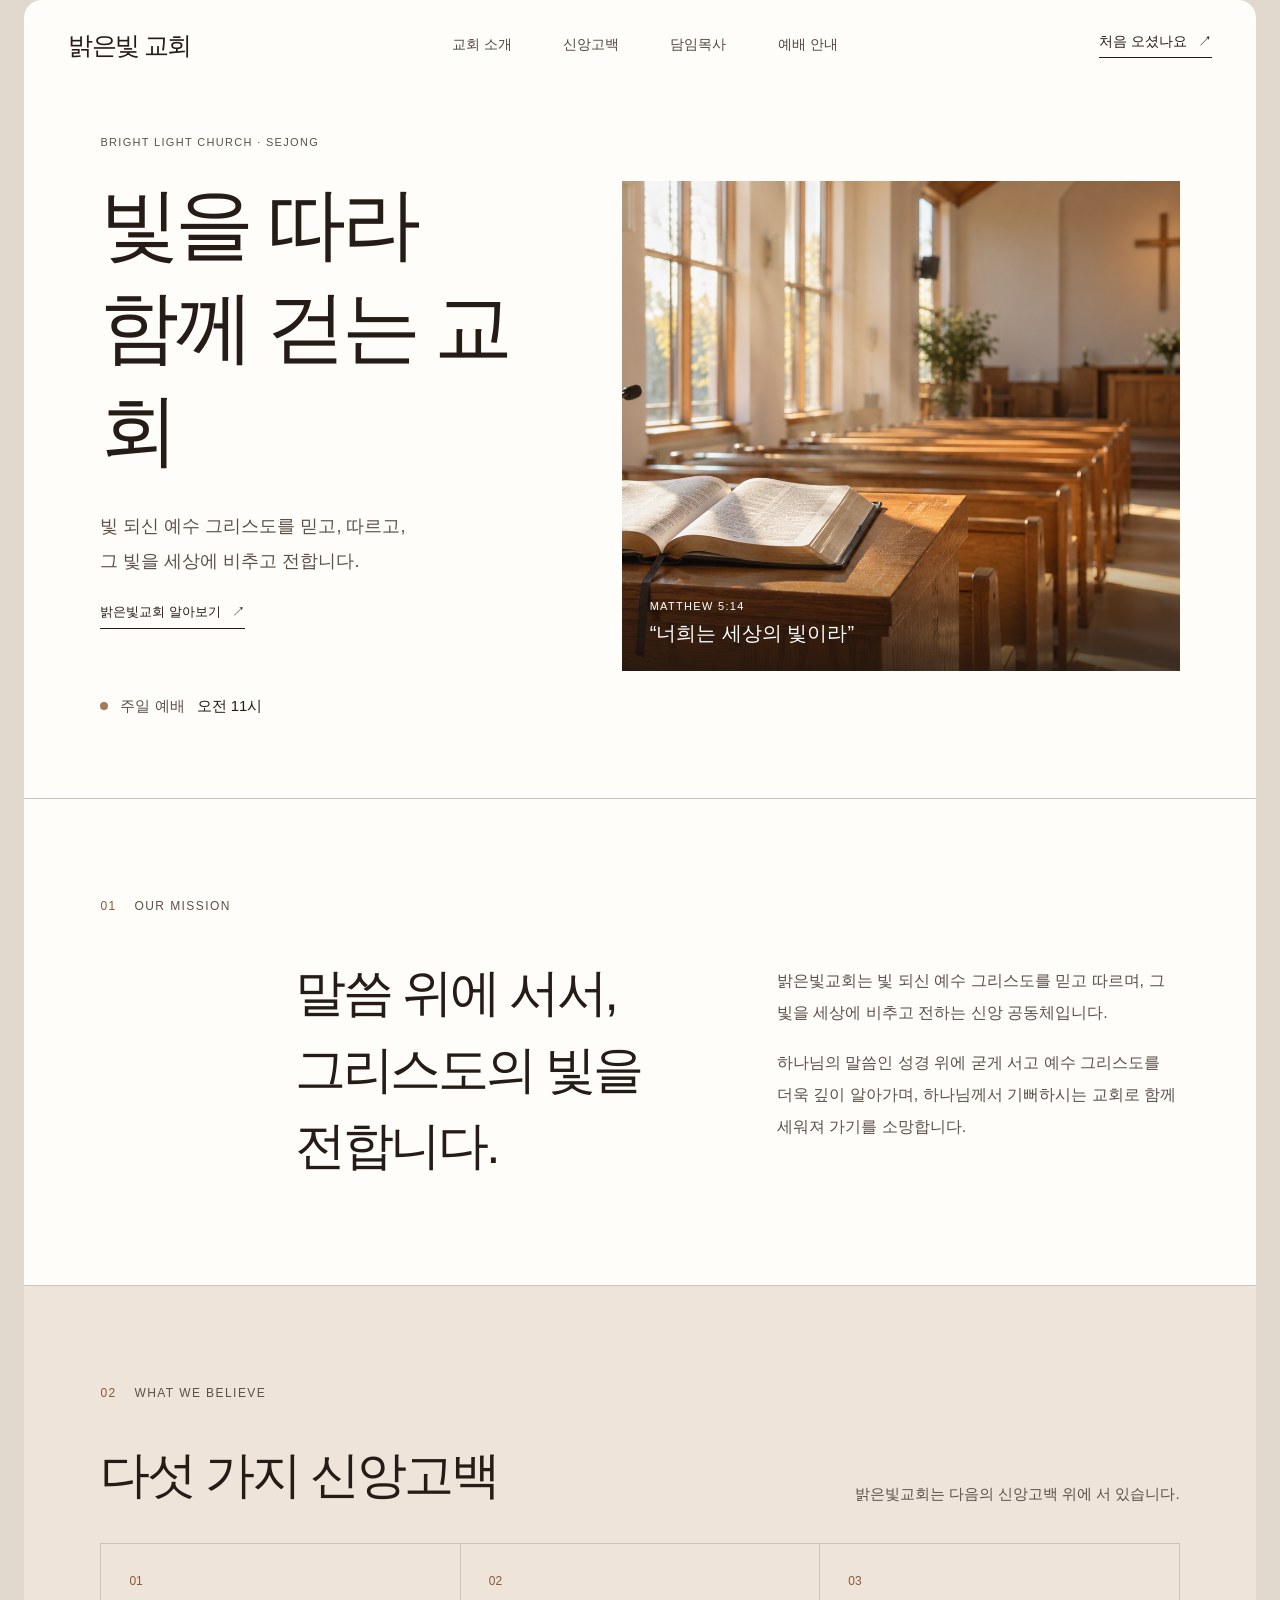
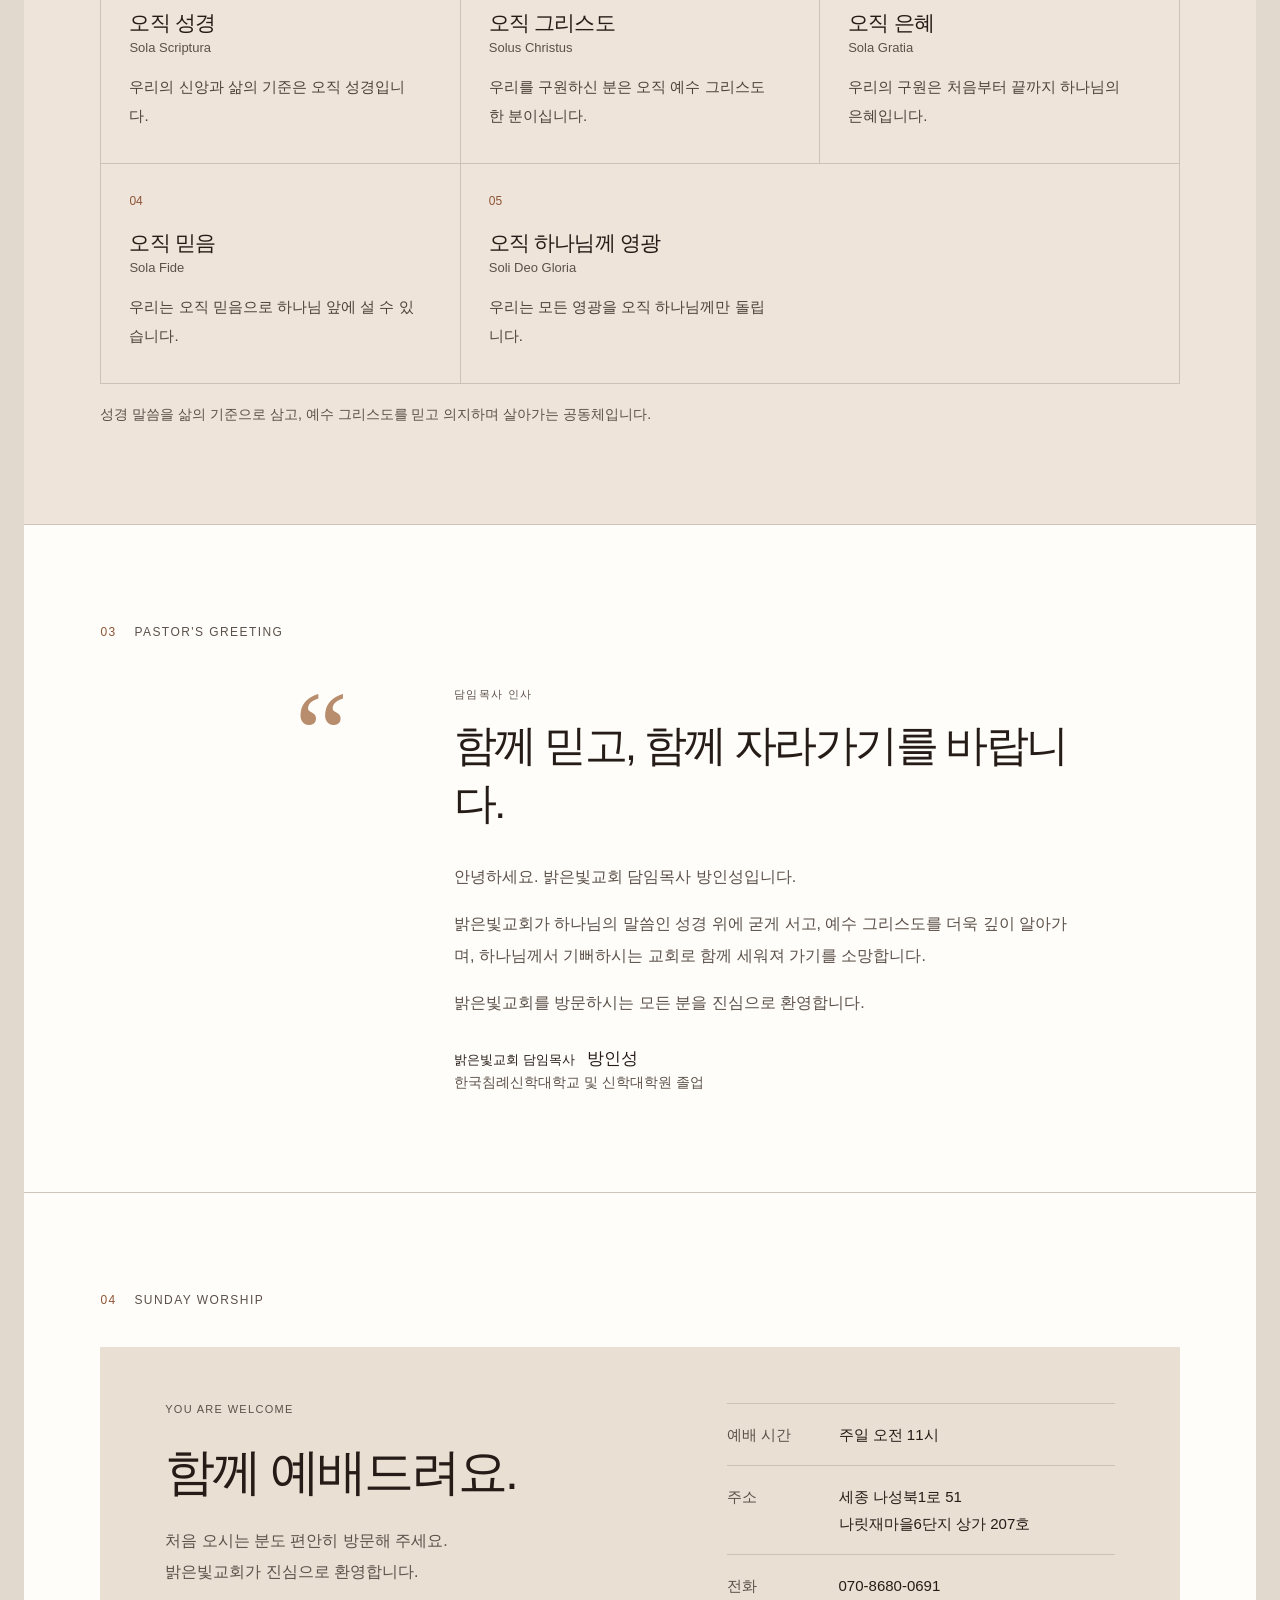
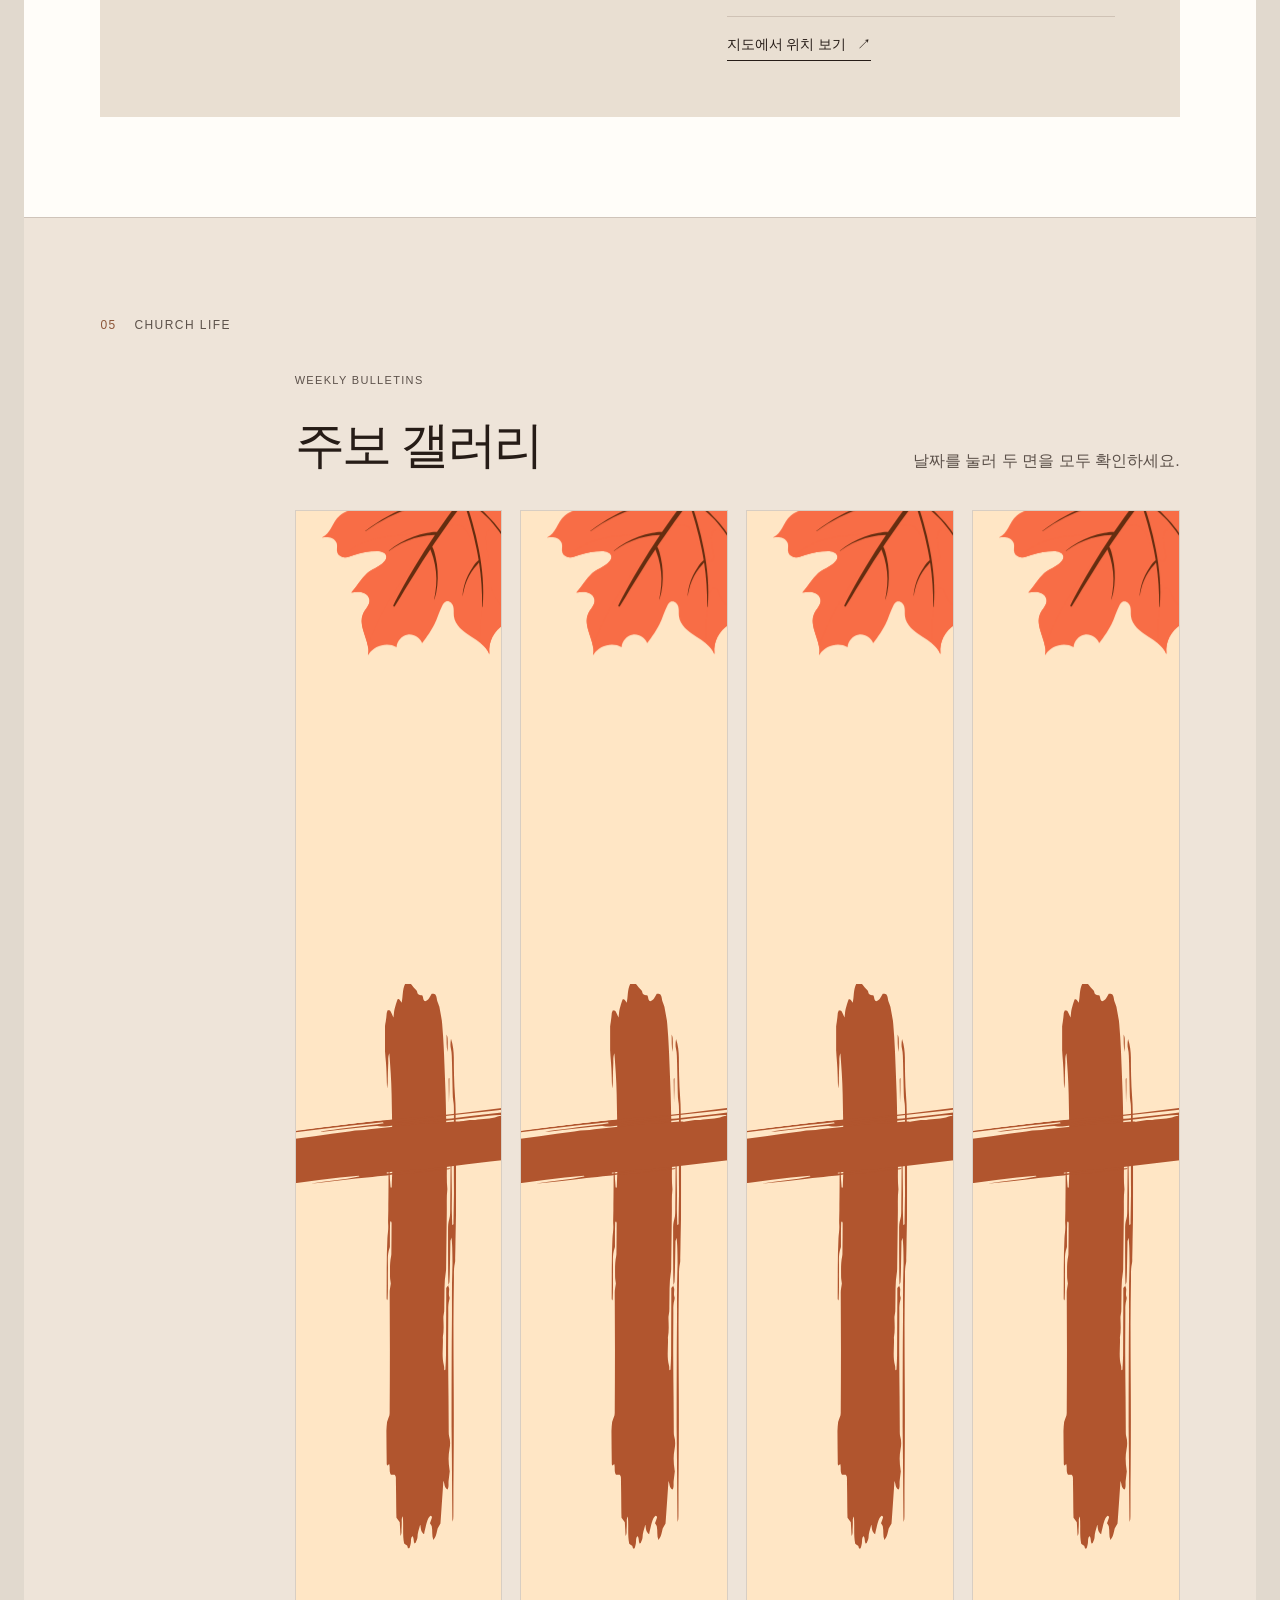
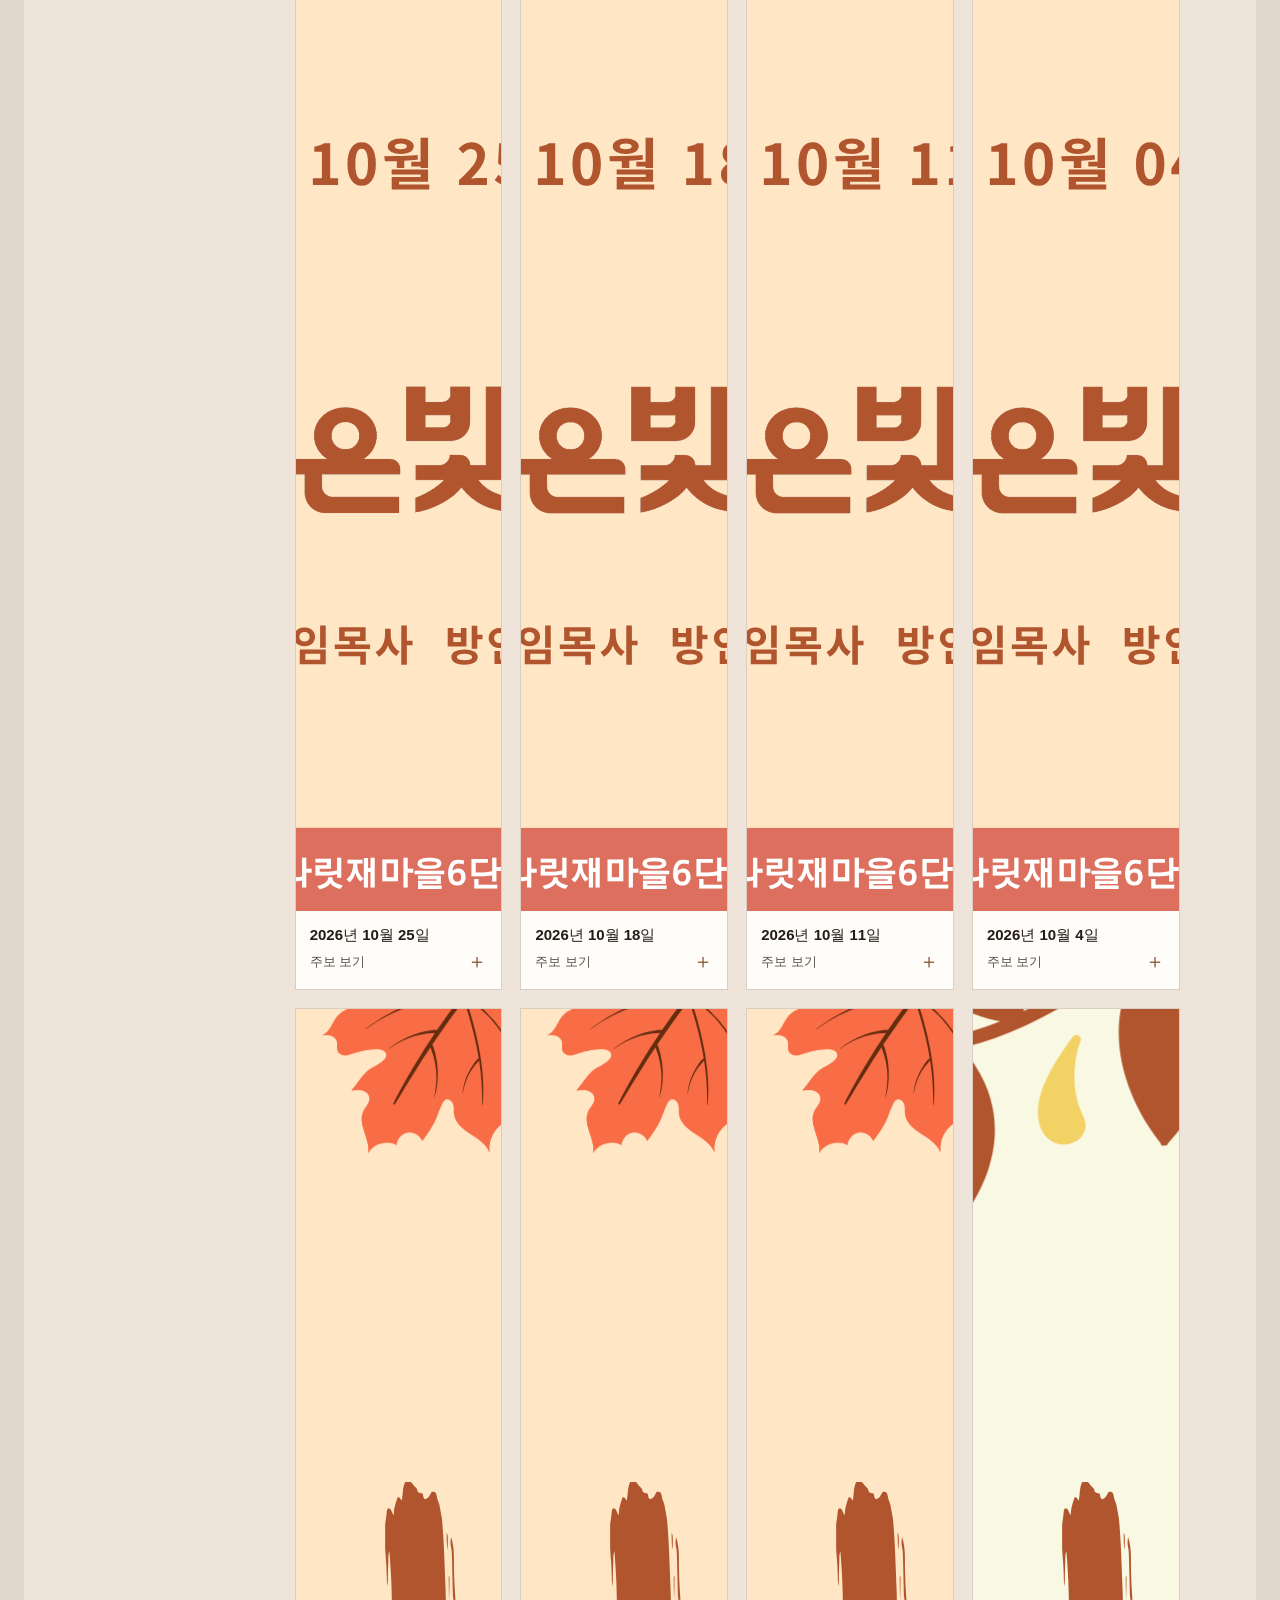
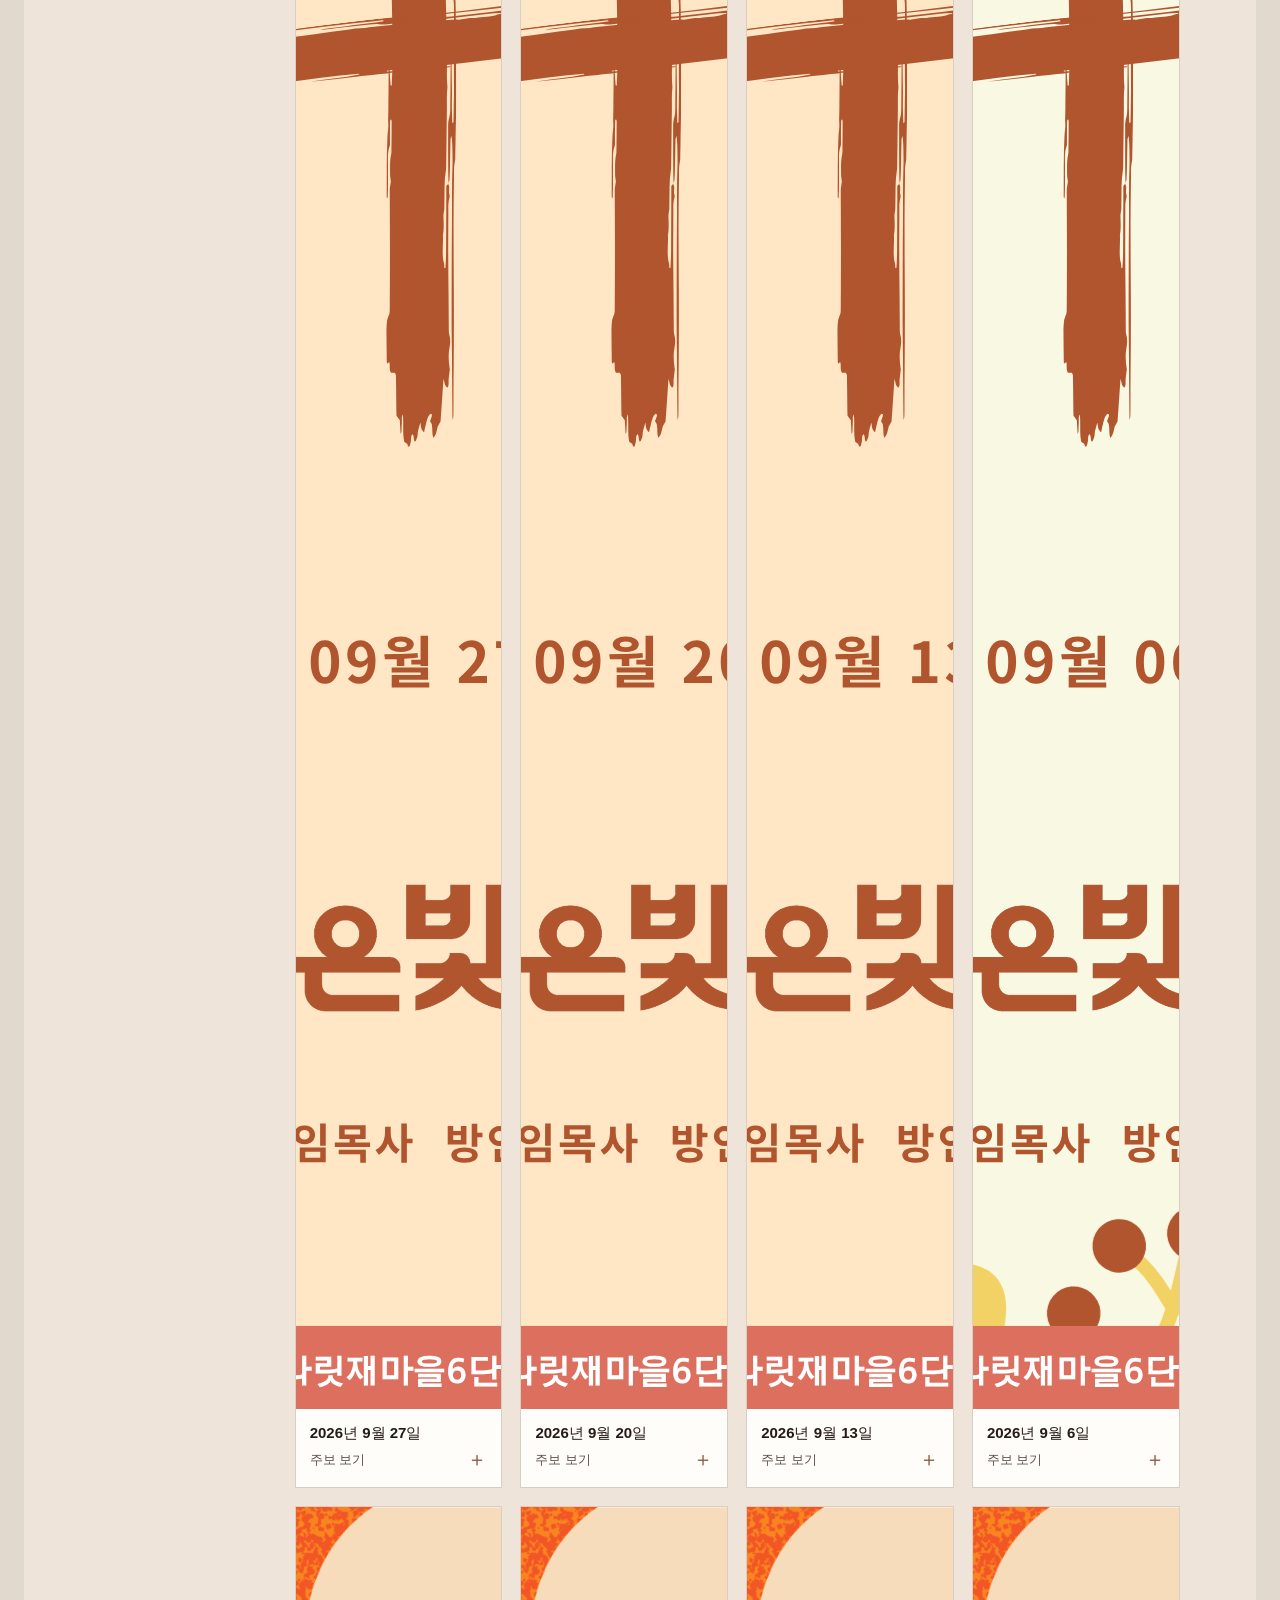
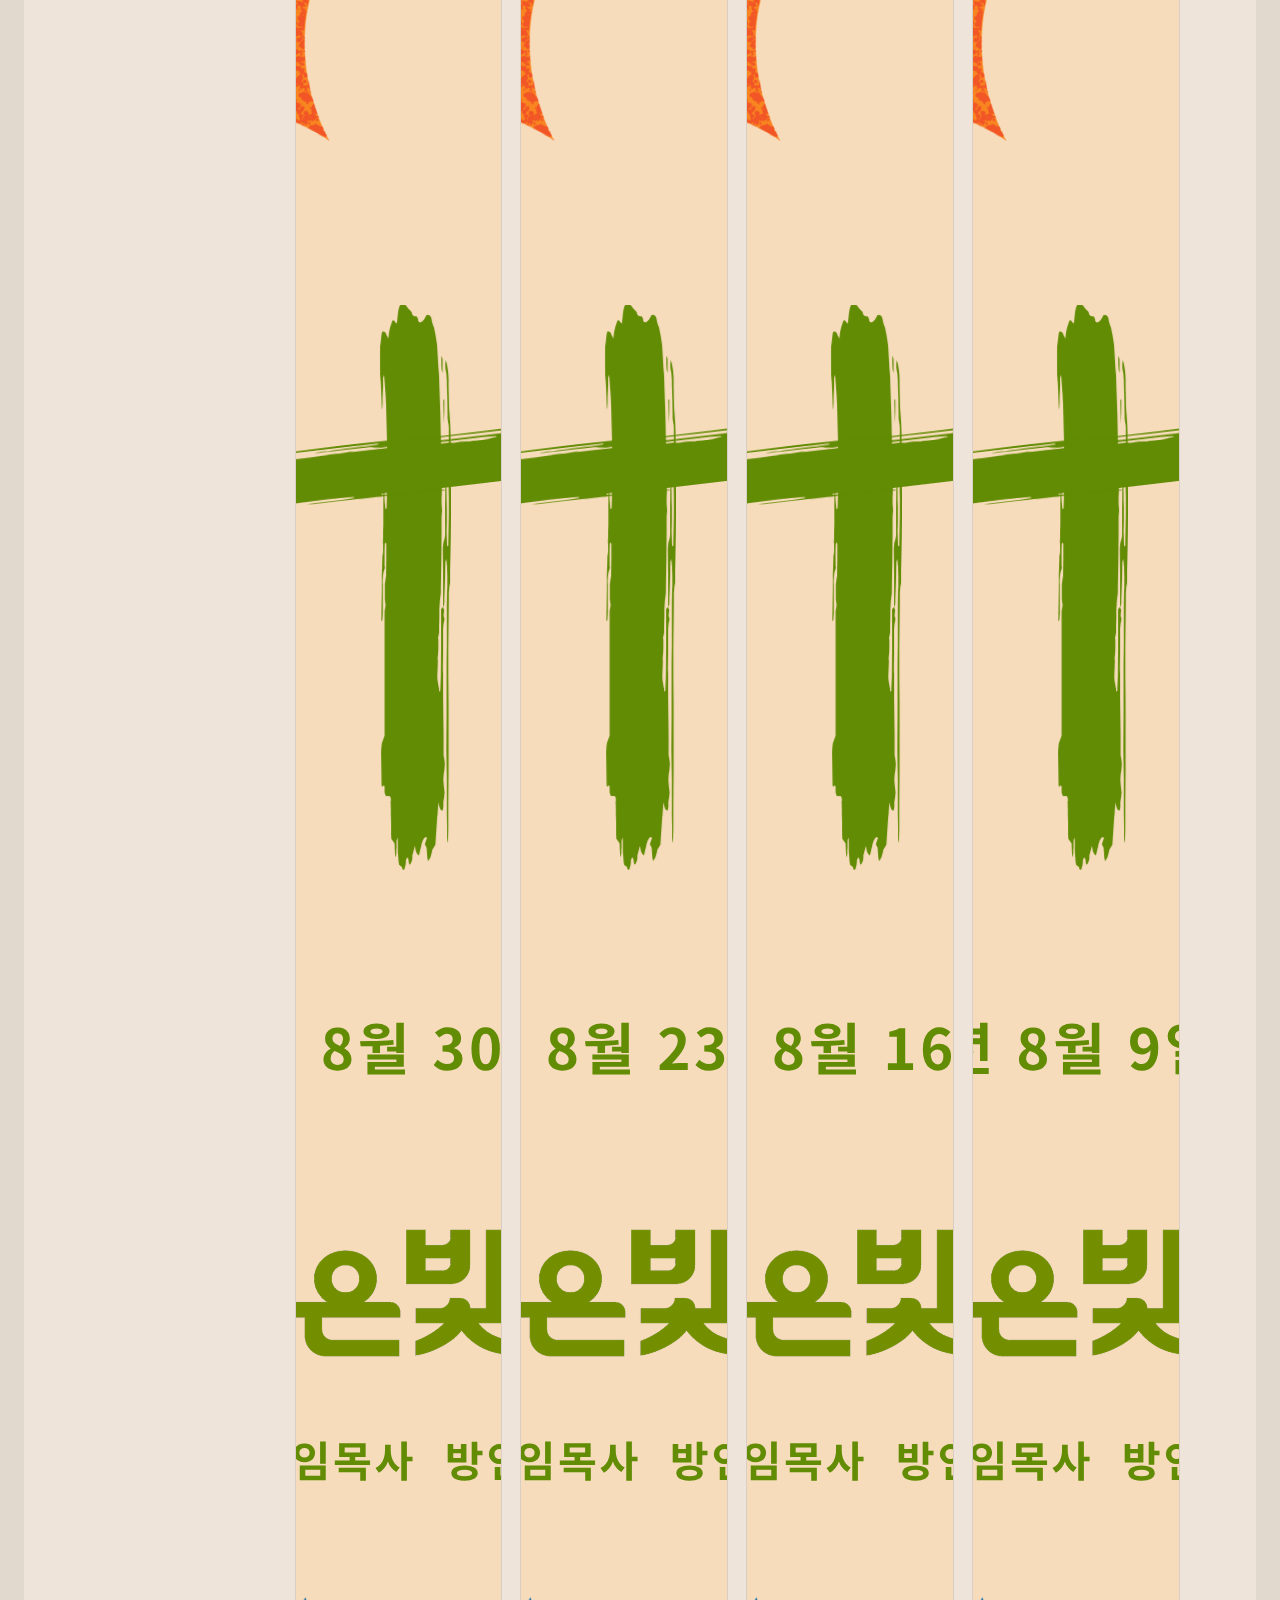
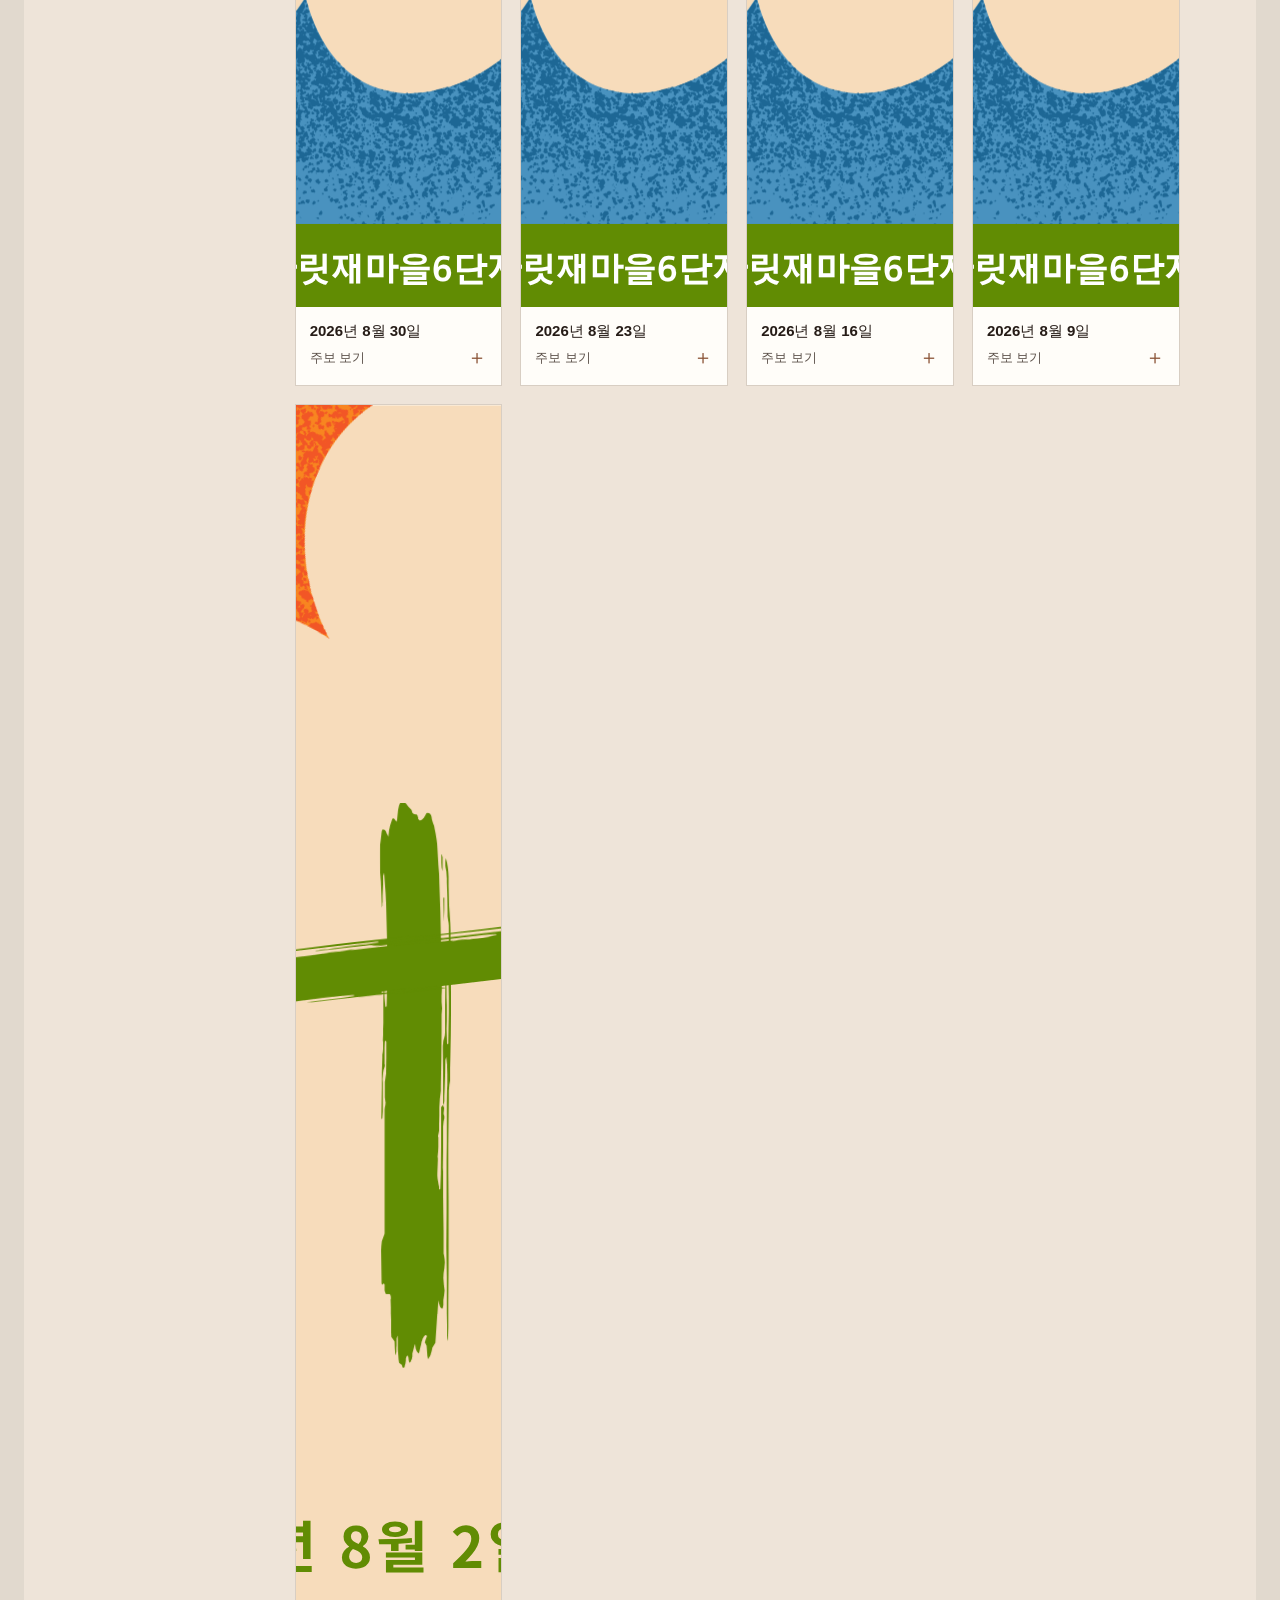
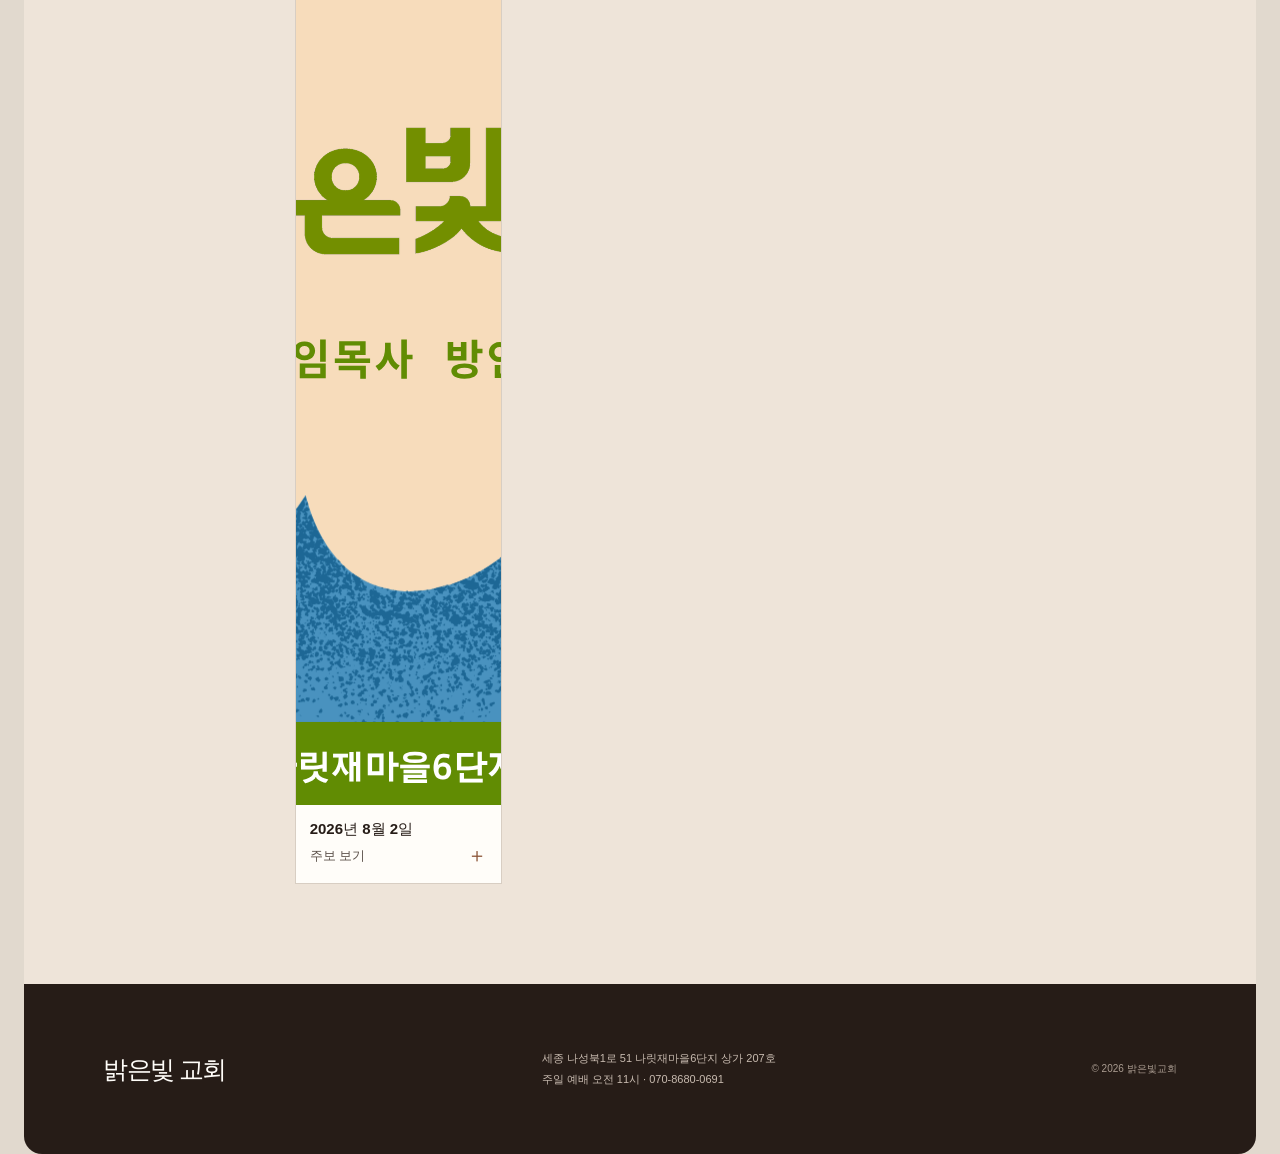
==== index.html @ 162f3e14 "Arrange weekly bulletins in a gallery" ====
<!doctype html>
<html lang="ko">
  <head>
    <meta charset="utf-8">
    <meta name="viewport" content="width=device-width, initial-scale=1">
    <meta name="theme-color" content="#f2e9df">
    <meta name="description" content="빛 되신 예수 그리스도를 믿고 따르며, 그 빛을 세상에 전하는 밝은빛교회입니다. 세종에서 주일 오전 11시에 예배합니다.">
    <title>밝은빛교회 | 세종</title>
    <link rel="stylesheet" href="styles.css">
  </head>
  <body>
    <header class="site-header">
      <a class="wordmark" href="#home" aria-label="밝은빛교회 홈">밝은빛<span>교회</span></a>
      <nav aria-label="주요 메뉴">
        <a href="#about">교회 소개</a>
        <a href="#belief">신앙고백</a>
        <a href="#pastor">담임목사</a>
        <a href="#visit">예배 안내</a>
      </nav>
      <a class="header-visit" href="#visit">처음 오셨나요 <span aria-hidden="true">↗</span></a>
    </header>

    <main>
      <section class="hero" id="home" aria-labelledby="hero-title">
        <div class="hero-copy">
          <p class="eyebrow">BRIGHT LIGHT CHURCH · SEJONG</p>
          <h1 id="hero-title">빛을 따라<br>함께 걷는 교회</h1>
          <p class="hero-lede">빛 되신 예수 그리스도를 믿고, 따르고,<br class="desktop-break"> 그 빛을 세상에 비추고 전합니다.</p>
          <a class="text-link" href="#about">밝은빛교회 알아보기 <span aria-hidden="true">↗</span></a>
          <div class="service-note"><span class="service-dot"></span><span>주일 예배</span><strong>오전 11시</strong></div>
        </div>
        <figure class="hero-image">
          <img src="assets/hero-sanctuary.png" alt="아침 햇살이 들어오는 조용한 교회 예배당">
          <figcaption><span>MATTHEW 5:14</span>“너희는 세상의 빛이라”</figcaption>
        </figure>
      </section>

      <section class="intro section-wrap" id="about" aria-labelledby="about-title">
        <div class="section-label"><span>01</span> OUR MISSION</div>
        <div class="intro-content">
          <h2 id="about-title">말씀 위에 서서,<br>그리스도의 빛을 전합니다.</h2>
          <div class="intro-body">
            <p>밝은빛교회는 빛 되신 예수 그리스도를 믿고 따르며, 그 빛을 세상에 비추고 전하는 신앙 공동체입니다.</p>
            <p>하나님의 말씀인 성경 위에 굳게 서고 예수 그리스도를 더욱 깊이 알아가며, 하나님께서 기뻐하시는 교회로 함께 세워져 가기를 소망합니다.</p>
          </div>
        </div>
      </section>

      <section class="belief section-wrap" id="belief" aria-labelledby="belief-title">
        <div class="section-label"><span>02</span> WHAT WE BELIEVE</div>
        <div class="belief-heading">
          <h2 id="belief-title">다섯 가지 신앙고백</h2>
          <p>밝은빛교회는 다음의 신앙고백 위에 서 있습니다.</p>
        </div>
        <div class="belief-grid">
          <article class="belief-card"><span>01</span><h3>오직 성경</h3><p class="latin">Sola Scriptura</p><p>우리의 신앙과 삶의 기준은 오직 성경입니다.</p></article>
          <article class="belief-card"><span>02</span><h3>오직 그리스도</h3><p class="latin">Solus Christus</p><p>우리를 구원하신 분은 오직 예수 그리스도 한 분이십니다.</p></article>
          <article class="belief-card"><span>03</span><h3>오직 은혜</h3><p class="latin">Sola Gratia</p><p>우리의 구원은 처음부터 끝까지 하나님의 은혜입니다.</p></article>
          <article class="belief-card"><span>04</span><h3>오직 믿음</h3><p class="latin">Sola Fide</p><p>우리는 오직 믿음으로 하나님 앞에 설 수 있습니다.</p></article>
          <article class="belief-card belief-card-last"><span>05</span><h3>오직 하나님께 영광</h3><p class="latin">Soli Deo Gloria</p><p>우리는 모든 영광을 오직 하나님께만 돌립니다.</p></article>
        </div>
        <p class="belief-footnote">성경 말씀을 삶의 기준으로 삼고, 예수 그리스도를 믿고 의지하며 살아가는 공동체입니다.</p>
      </section>

      <section class="pastor section-wrap" id="pastor" aria-labelledby="pastor-title">
        <div class="section-label"><span>03</span> PASTOR'S GREETING</div>
        <div class="pastor-content">
          <div class="pastor-mark" aria-hidden="true">“</div>
          <div>
            <p class="eyebrow">담임목사 인사</p>
            <h2 id="pastor-title">함께 믿고, 함께 자라가기를 바랍니다.</h2>
            <div class="pastor-letter">
              <p>안녕하세요. 밝은빛교회 담임목사 방인성입니다.</p>
              <p>밝은빛교회가 하나님의 말씀인 성경 위에 굳게 서고, 예수 그리스도를 더욱 깊이 알아가며, 하나님께서 기뻐하시는 교회로 함께 세워져 가기를 소망합니다.</p>
              <p>밝은빛교회를 방문하시는 모든 분을 진심으로 환영합니다.</p>
            </div>
            <p class="signature">밝은빛교회 담임목사 <strong>방인성</strong></p>
            <p class="education">한국침례신학대학교 및 신학대학원 졸업</p>
          </div>
        </div>
      </section>

      <section class="visit section-wrap" id="visit" aria-labelledby="visit-title">
        <div class="section-label"><span>04</span> SUNDAY WORSHIP</div>
        <div class="visit-panel">
          <div class="visit-main">
            <p class="eyebrow">YOU ARE WELCOME</p>
            <h2 id="visit-title">함께 예배드려요.</h2>
            <p>처음 오시는 분도 편안히 방문해 주세요.<br>밝은빛교회가 진심으로 환영합니다.</p>
          </div>
          <div class="visit-details">
            <div><span>예배 시간</span><strong>주일 오전 11시</strong></div>
            <div><span>주소</span><strong>세종 나성북1로 51<br>나릿재마을6단지 상가 207호</strong></div>
            <div><span>전화</span><a href="tel:07086800691">070-8680-0691</a></div>
            <a class="map-link" href="https://maps.google.com/?q=%EC%84%B8%EC%A2%85%20%EB%82%98%EC%84%B1%EB%B6%811%EB%A1%9C%2051%20%EB%82%98%EB%A6%BF%EC%9E%AC%EB%A7%88%EC%9D%846%EB%8B%A8%EC%A7%80%20%EC%83%81%EA%B0%80%20207%ED%98%B8" target="_blank" rel="noreferrer">지도에서 위치 보기 <span aria-hidden="true">↗</span></a>
          </div>
        </div>
      </section>

      <section class="bulletin section-wrap" aria-labelledby="bulletin-title">
        <div class="section-label"><span>05</span> CHURCH LIFE</div>
        <div class="bulletin-heading">
          <div><p class="eyebrow">WEEKLY BULLETINS</p><h2 id="bulletin-title">주보 갤러리</h2></div>
          <p>날짜를 눌러 두 면을 모두 확인하세요.</p>
        </div>
        <div class="bulletin-grid">
          <details class="bulletin-card">
            <summary>
              <img class="bulletin-cover" src="assets/bulletins/2026-10-25/1.png" alt="" loading="lazy" width="1414" height="2000">
              <span class="bulletin-date">2026년 10월 25일</span>
              <span class="issue-pages">주보 보기 <b aria-hidden="true">＋</b></span>
            </summary>
            <div class="bulletin-pages"><img src="assets/bulletins/2026-10-25/1.png" alt="2026년 10월 25일 주보 1면" loading="lazy" width="1414" height="2000"><img src="assets/bulletins/2026-10-25/2.png" alt="2026년 10월 25일 주보 2면" loading="lazy" width="1414" height="2000"></div>
          </details>
          <details class="bulletin-card">
            <summary>
              <img class="bulletin-cover" src="assets/bulletins/2026-10-18/1.png" alt="" loading="lazy" width="1414" height="2000">
              <span class="bulletin-date">2026년 10월 18일</span>
              <span class="issue-pages">주보 보기 <b aria-hidden="true">＋</b></span>
            </summary>
            <div class="bulletin-pages"><img src="assets/bulletins/2026-10-18/1.png" alt="2026년 10월 18일 주보 1면" loading="lazy" width="1414" height="2000"><img src="assets/bulletins/2026-10-18/2.png" alt="2026년 10월 18일 주보 2면" loading="lazy" width="1414" height="2000"></div>
          </details>
          <details class="bulletin-card">
            <summary>
              <img class="bulletin-cover" src="assets/bulletins/2026-10-11/1.png" alt="" loading="lazy" width="1414" height="2000">
              <span class="bulletin-date">2026년 10월 11일</span>
              <span class="issue-pages">주보 보기 <b aria-hidden="true">＋</b></span>
            </summary>
            <div class="bulletin-pages"><img src="assets/bulletins/2026-10-11/1.png" alt="2026년 10월 11일 주보 1면" loading="lazy" width="1414" height="2000"><img src="assets/bulletins/2026-10-11/2.png" alt="2026년 10월 11일 주보 2면" loading="lazy" width="1414" height="2000"></div>
          </details>
          <details class="bulletin-card">
            <summary>
              <img class="bulletin-cover" src="assets/bulletins/2026-10-04/1.png" alt="" loading="lazy" width="1414" height="2000">
              <span class="bulletin-date">2026년 10월 4일</span>
              <span class="issue-pages">주보 보기 <b aria-hidden="true">＋</b></span>
            </summary>
            <div class="bulletin-pages"><img src="assets/bulletins/2026-10-04/1.png" alt="2026년 10월 4일 주보 1면" loading="lazy" width="1414" height="2000"><img src="assets/bulletins/2026-10-04/2.png" alt="2026년 10월 4일 주보 2면" loading="lazy" width="1414" height="2000"></div>
          </details>
          <details class="bulletin-card">
            <summary>
              <img class="bulletin-cover" src="assets/bulletins/2026-09-27/1.png" alt="" loading="lazy" width="1414" height="2000">
              <span class="bulletin-date">2026년 9월 27일</span>
              <span class="issue-pages">주보 보기 <b aria-hidden="true">＋</b></span>
            </summary>
            <div class="bulletin-pages"><img src="assets/bulletins/2026-09-27/1.png" alt="2026년 9월 27일 주보 1면" loading="lazy" width="1414" height="2000"><img src="assets/bulletins/2026-09-27/2.png" alt="2026년 9월 27일 주보 2면" loading="lazy" width="1414" height="2000"></div>
          </details>
          <details class="bulletin-card">
            <summary>
              <img class="bulletin-cover" src="assets/bulletins/2026-09-20/1.png" alt="" loading="lazy" width="1414" height="2000">
              <span class="bulletin-date">2026년 9월 20일</span>
              <span class="issue-pages">주보 보기 <b aria-hidden="true">＋</b></span>
            </summary>
            <div class="bulletin-pages"><img src="assets/bulletins/2026-09-20/1.png" alt="2026년 9월 20일 주보 1면" loading="lazy" width="1414" height="2000"><img src="assets/bulletins/2026-09-20/2.png" alt="2026년 9월 20일 주보 2면" loading="lazy" width="1414" height="2000"></div>
          </details>
          <details class="bulletin-card">
            <summary>
              <img class="bulletin-cover" src="assets/bulletins/2026-09-13/1.png" alt="" loading="lazy" width="1414" height="2000">
              <span class="bulletin-date">2026년 9월 13일</span>
              <span class="issue-pages">주보 보기 <b aria-hidden="true">＋</b></span>
            </summary>
            <div class="bulletin-pages"><img src="assets/bulletins/2026-09-13/1.png" alt="2026년 9월 13일 주보 1면" loading="lazy" width="1414" height="2000"><img src="assets/bulletins/2026-09-13/2.png" alt="2026년 9월 13일 주보 2면" loading="lazy" width="1414" height="2000"></div>
          </details>
          <details class="bulletin-card">
            <summary>
              <img class="bulletin-cover" src="assets/bulletins/2026-09-06/1.png" alt="" loading="lazy" width="1414" height="2000">
              <span class="bulletin-date">2026년 9월 6일</span>
              <span class="issue-pages">주보 보기 <b aria-hidden="true">＋</b></span>
            </summary>
            <div class="bulletin-pages"><img src="assets/bulletins/2026-09-06/1.png" alt="2026년 9월 6일 주보 1면" loading="lazy" width="1414" height="2000"><img src="assets/bulletins/2026-09-06/2.png" alt="2026년 9월 6일 주보 2면" loading="lazy" width="1414" height="2000"></div>
          </details>
          <details class="bulletin-card">
            <summary>
              <img class="bulletin-cover" src="assets/bulletins/2026-08-30/1.png" alt="" loading="lazy" width="1414" height="2000">
              <span class="bulletin-date">2026년 8월 30일</span>
              <span class="issue-pages">주보 보기 <b aria-hidden="true">＋</b></span>
            </summary>
            <div class="bulletin-pages"><img src="assets/bulletins/2026-08-30/1.png" alt="2026년 8월 30일 주보 1면" loading="lazy" width="1414" height="2000"><img src="assets/bulletins/2026-08-30/2.png" alt="2026년 8월 30일 주보 2면" loading="lazy" width="1414" height="2000"></div>
          </details>
          <details class="bulletin-card">
            <summary>
              <img class="bulletin-cover" src="assets/bulletins/2026-08-23/1.png" alt="" loading="lazy" width="1414" height="2000">
              <span class="bulletin-date">2026년 8월 23일</span>
              <span class="issue-pages">주보 보기 <b aria-hidden="true">＋</b></span>
            </summary>
            <div class="bulletin-pages"><img src="assets/bulletins/2026-08-23/1.png" alt="2026년 8월 23일 주보 1면" loading="lazy" width="1414" height="2000"><img src="assets/bulletins/2026-08-23/2.png" alt="2026년 8월 23일 주보 2면" loading="lazy" width="1414" height="2000"></div>
          </details>
          <details class="bulletin-card">
            <summary>
              <img class="bulletin-cover" src="assets/bulletins/2026-08-16/1.png" alt="" loading="lazy" width="1414" height="2000">
              <span class="bulletin-date">2026년 8월 16일</span>
              <span class="issue-pages">주보 보기 <b aria-hidden="true">＋</b></span>
            </summary>
            <div class="bulletin-pages"><img src="assets/bulletins/2026-08-16/1.png" alt="2026년 8월 16일 주보 1면" loading="lazy" width="1414" height="2000"><img src="assets/bulletins/2026-08-16/2.png" alt="2026년 8월 16일 주보 2면" loading="lazy" width="1414" height="2000"></div>
          </details>
          <details class="bulletin-card">
            <summary>
              <img class="bulletin-cover" src="assets/bulletins/2026-08-09/1.png" alt="" loading="lazy" width="1414" height="2000">
              <span class="bulletin-date">2026년 8월 9일</span>
              <span class="issue-pages">주보 보기 <b aria-hidden="true">＋</b></span>
            </summary>
            <div class="bulletin-pages"><img src="assets/bulletins/2026-08-09/1.png" alt="2026년 8월 9일 주보 1면" loading="lazy" width="1414" height="2000"><img src="assets/bulletins/2026-08-09/2.png" alt="2026년 8월 9일 주보 2면" loading="lazy" width="1414" height="2000"></div>
          </details>
          <details class="bulletin-card">
            <summary>
              <img class="bulletin-cover" src="assets/bulletins/2026-08-02/1.png" alt="" loading="lazy" width="1414" height="2000">
              <span class="bulletin-date">2026년 8월 2일</span>
              <span class="issue-pages">주보 보기 <b aria-hidden="true">＋</b></span>
            </summary>
            <div class="bulletin-pages"><img src="assets/bulletins/2026-08-02/1.png" alt="2026년 8월 2일 주보 1면" loading="lazy" width="1414" height="2000"><img src="assets/bulletins/2026-08-02/2.png" alt="2026년 8월 2일 주보 2면" loading="lazy" width="1414" height="2000"></div>
          </details>
        </div>
      </section>
    </main>

    <footer class="site-footer">
      <a class="wordmark" href="#home">밝은빛<span>교회</span></a>
      <p>세종 나성북1로 51 나릿재마을6단지 상가 207호<br>주일 예배 오전 11시 · 070-8680-0691</p>
      <span class="copyright">© 2026 밝은빛교회</span>
    </footer>
  </body>
</html>
---- styles.css ----
:root {
  color-scheme: light;
  --ink: #261c17;
  --muted: #5c514a;
  --paper: #eee4d9;
  --cream: #fffdf9;
  --line: #cfc4ba;
  --accent: #8c5538;
  font-family: 'Apple SD Gothic Neo', 'Malgun Gothic', sans-serif;
  font-synthesis: none;
  text-rendering: optimizeLegibility;
}

* { box-sizing: border-box; }
html { scroll-behavior: smooth; }
body { margin: 0; background: #e1d9ce; color: var(--ink); font-size: 16px; }
a { color: inherit; }
.site-header, main, .site-footer { width: min(1480px, calc(100% - 48px)); margin-inline: auto; }
.site-header { min-height: 90px; display: flex; align-items: center; justify-content: space-between; gap: 24px; padding: 0 44px; background: var(--cream); border-radius: 18px 18px 0 0; }
.wordmark { color: var(--ink); font-size: 25px; font-weight: 700; letter-spacing: -.06em; text-decoration: none; white-space: nowrap; }
.wordmark span { font-weight: 300; margin-left: 5px; }
nav { display: flex; gap: clamp(22px, 4vw, 58px); }
nav a, .header-visit { text-decoration: none; font-size: 14px; }
nav a { color: #514740; }
.header-visit { border-bottom: 1px solid var(--ink); padding-bottom: 6px; white-space: nowrap; }
.header-visit span, .text-link span, .map-link span { padding-left: 7px; }
main { background: var(--cream); }
.hero { min-height: 620px; padding: 46px 6.2% 82px; display: grid; grid-template-columns: .9fr 1.1fr; align-items: center; gap: 6%; }
.eyebrow, .section-label, .art-index { font-family: 'Arial', sans-serif; letter-spacing: .12em; }
.eyebrow { margin: 0 0 24px; color: var(--muted); font-size: 11px; }
.hero h1 { margin: 0; font-size: clamp(54px, 6.2vw, 88px); line-height: 1.3; letter-spacing: -.055em; font-weight: 600; }
.hero-lede { margin: 28px 0 24px; color: var(--muted); line-height: 1.9; font-size: 18px; }
.text-link { display: inline-block; padding-bottom: 7px; border-bottom: 1px solid var(--ink); font-size: 13px; text-decoration: none; }
.service-note { display: flex; align-items: center; gap: 12px; margin-top: 68px; color: var(--muted); font-size: 15px; }
.service-note strong { color: var(--ink); font-weight: 500; }
.service-dot { width: 8px; height: 8px; border-radius: 50%; background: #a4775b; }
.hero-image { min-height: 490px; position: relative; overflow: hidden; margin: 0; background: #e6d6c3; }
.hero-image img { display: block; width: 100%; height: 490px; object-fit: cover; }
.hero-image figcaption { position: absolute; inset: auto 0 0; padding: 58px 28px 24px; color: white; background: linear-gradient(transparent, #201610c9); font-size: 20px; }
.hero-image figcaption span { display: block; margin-bottom: 8px; font: 11px 'Arial', sans-serif; letter-spacing: .12em; }
.section-wrap { padding: 100px 6.2%; border-top: 1px solid var(--line); }
.section-label { color: var(--muted); font-size: 12px; }
.section-label span { color: var(--accent); margin-right: 13px; }
.intro-content { display: grid; grid-template-columns: 1fr 1fr; gap: 9%; margin: 42px 0 0 18%; }
h2 { font-weight: 500; letter-spacing: -.06em; }
.intro h2 { margin: 0; font-size: clamp(32px, 4vw, 52px); line-height: 1.5; }
.intro-body { padding-top: 10px; color: var(--muted); line-height: 2; font-size: 16px; }
.intro-body p { margin: 0 0 18px; }
.belief { background: var(--paper); }
.belief-heading { display: flex; align-items: end; justify-content: space-between; margin: 42px 0 34px; }
.belief-heading h2, .pastor h2, .visit h2, .bulletin h2 { margin: 0; font-size: clamp(32px, 4vw, 50px); }
.belief-heading p { margin: 0 0 5px; color: var(--muted); font-size: 15px; }
.belief-grid { display: grid; grid-template-columns: repeat(3, 1fr); border-top: 1px solid #cfc1b4; border-left: 1px solid #cfc1b4; }
.belief-card { min-height: 220px; padding: 27px 28px; border-right: 1px solid #cfc1b4; border-bottom: 1px solid #cfc1b4; }
.belief-card > span { color: var(--accent); font: 12px 'Arial', sans-serif; }
.belief-card h3 { margin: 20px 0 3px; font-size: 21px; font-weight: 500; letter-spacing: -.04em; }
.belief-card .latin { margin: 0 0 18px; color: var(--muted); font: 13px 'Arial', sans-serif; }
.belief-card p:last-child { max-width: 290px; margin: 0; color: #4d423b; font-size: 15px; line-height: 1.9; }
.belief-card-last { grid-column: span 2; }
.belief-footnote { margin: 22px 0 0; color: var(--muted); font-size: 14px; }
.belief-footnote a { color: var(--ink); text-underline-offset: 3px; }
.pastor-content { display: grid; grid-template-columns: 18% 1fr; margin: 48px 0 0 18%; }
.pastor-mark { color: #b88d6d; font: 120px Georgia, serif; line-height: .8; }
.pastor .eyebrow { margin-bottom: 15px; }
.pastor h2 { max-width: 640px; font-size: clamp(30px, 3.4vw, 43px); }
.pastor-letter { max-width: 620px; margin-top: 28px; color: var(--muted); font-size: 16px; line-height: 2; }
.pastor-letter p { margin: 0 0 15px; }
.signature { margin: 28px 0 4px; font-size: 13px; }
.signature strong { margin-left: 9px; font-size: 17px; font-weight: 500; }
.education { margin: 0; color: var(--muted); font-size: 14px; }
.visit { padding-bottom: 100px; }
.visit-panel { display: grid; grid-template-columns: 1fr .8fr; gap: 8%; margin-top: 40px; padding: 56px 6%; background: #e9dfd2; }
.visit-main h2 { margin: 0 0 20px; }
.visit-main > p:last-child { color: var(--muted); font-size: 16px; line-height: 1.9; }
.visit-details { border-top: 1px solid #cfc2b5; }
.visit-details > div { display: grid; grid-template-columns: 100px 1fr; gap: 12px; padding: 17px 0; border-bottom: 1px solid #cfc2b5; font-size: 15px; line-height: 1.8; }
.visit-details > div span { color: var(--muted); }
.visit-details > div strong, .visit-details > div a { font-weight: 500; text-decoration: none; }
.map-link { display: inline-block; margin-top: 19px; padding-bottom: 6px; border-bottom: 1px solid var(--ink); font-size: 14px; text-decoration: none; }
.bulletin { background: var(--paper); }
.bulletin-heading { display: flex; align-items: end; justify-content: space-between; gap: 30px; margin: 42px 0 30px 18%; }
.bulletin h2 { line-height: 1.4; }
.bulletin-heading > p { margin: 0 0 8px; color: var(--muted); font-size: 16px; }
.bulletin-grid { display: grid; grid-template-columns: repeat(4, minmax(0, 1fr)); gap: 18px; margin-left: 18%; }
.bulletin-card { min-width: 0; background: #fffdf9; border: 1px solid #d8cec3; }
.bulletin-card summary { display: flex; flex-direction: column; color: var(--ink); cursor: pointer; list-style: none; }
.bulletin-card summary::-webkit-details-marker { display: none; }
.bulletin-cover { display: block; width: 100%; aspect-ratio: 1414 / 2000; object-fit: cover; object-position: top; background: white; }
.bulletin-date { padding: 15px 14px 3px; font-size: 15px; font-weight: 600; }
.issue-pages { display: flex; align-items: center; justify-content: space-between; gap: 14px; padding: 0 14px 14px; color: var(--muted); font-size: 13px; font-weight: 400; }
.issue-pages b { color: var(--accent); font-size: 20px; font-weight: 400; transition: transform .2s ease; }
.bulletin-card[open] { grid-column: 1 / -1; padding: 18px; }
.bulletin-card[open] .bulletin-cover { display: none; }
.bulletin-card[open] summary { flex-direction: row; }
.bulletin-card[open] .bulletin-date { padding: 0 0 14px; }
.bulletin-card[open] .issue-pages { margin-left: auto; padding: 0 0 14px; }
.bulletin-card[open] .issue-pages b { transform: rotate(45deg); }
.bulletin-pages { display: grid; grid-template-columns: repeat(2, minmax(0, 1fr)); gap: 18px; }
.bulletin-pages img { display: block; width: 100%; height: auto; background: white; box-shadow: 0 6px 24px #30241f12; }
.site-footer { min-height: 170px; padding: 38px 6.2%; display: flex; align-items: center; justify-content: space-between; gap: 25px; background: var(--ink); color: var(--cream); border-radius: 0 0 18px 18px; }
.site-footer .wordmark { color: var(--cream); }
.site-footer p { color: #c8bbb0; font-size: 11px; line-height: 1.9; }
.copyright { color: #aa9c91; font: 10px 'Arial', sans-serif; }

@media (max-width: 760px) {
  .site-header, main, .site-footer { width: 100%; }
  .site-header { min-height: 72px; padding: 0 22px; border-radius: 0; flex-wrap: wrap; gap: 10px; }
  .wordmark { font-size: 22px; }
  .site-header nav { order: 3; width: 100%; overflow-x: auto; gap: 24px; padding: 0 0 14px; }
  nav a { flex: 0 0 auto; font-size: 12px; }
  .header-visit { font-size: 11px; }
  .hero { display: flex; flex-direction: column; align-items: stretch; gap: 38px; padding: 58px 24px 50px; }
  .hero h1 { font-size: clamp(48px, 14vw, 68px); }
  .hero-lede { font-size: 14px; }
  .desktop-break { display: none; }
  .service-note { margin-top: 40px; }
  .hero-image { min-height: 320px; }
  .hero-image img { height: 320px; }
  .hero-image figcaption { padding: 52px 20px 18px; font-size: 17px; }
  .section-wrap { padding: 68px 24px; }
  .intro-content { display: block; margin: 34px 0 0; }
  .intro h2 { font-size: 34px; }
  .intro-body { margin-top: 24px; }
  .belief-heading { display: block; margin: 34px 0 24px; }
  .belief-heading h2 { font-size: 34px; }
  .belief-heading p { margin-top: 12px; line-height: 1.8; }
  .belief-grid { grid-template-columns: 1fr 1fr; }
  .belief-card { min-height: 200px; padding: 20px 16px; }
  .belief-card h3 { font-size: 18px; }
  .belief-card p:last-child { font-size: 14px; }
  .belief-card-last { grid-column: span 2; }
  .pastor-content { display: block; margin: 36px 0 0; }
  .pastor-mark { margin-bottom: 22px; font-size: 88px; }
  .pastor h2 { font-size: 32px; line-height: 1.45; }
  .visit-panel { display: block; margin-top: 30px; padding: 35px 24px; }
  .visit-main { margin-bottom: 35px; }
  .visit-main h2 { font-size: 34px; }
  .visit-details > div { grid-template-columns: 76px 1fr; }
  .bulletin-heading { display: block; margin: 34px 0 24px; }
  .bulletin-heading > p { margin-top: 12px; line-height: 1.8; }
  .bulletin h2 { font-size: 36px; }
  .bulletin-grid { grid-template-columns: repeat(2, minmax(0, 1fr)); gap: 12px; margin-left: 0; }
  .bulletin-date { padding: 12px 10px 3px; font-size: 13px; }
  .issue-pages { padding: 0 10px 12px; font-size: 12px; }
  .bulletin-card[open] { padding: 12px; }
  .bulletin-card[open] .bulletin-date { padding: 0 0 12px; }
  .bulletin-card[open] .issue-pages { padding: 0 0 12px; }
  .bulletin-pages { grid-template-columns: 1fr; gap: 12px; }
  .site-footer { min-height: 0; align-items: flex-start; flex-direction: column; padding: 32px 24px; border-radius: 0; gap: 13px; }
  .site-footer p { margin: 0; }
}

@media (prefers-reduced-motion: reduce) {
  html { scroll-behavior: auto; }
}
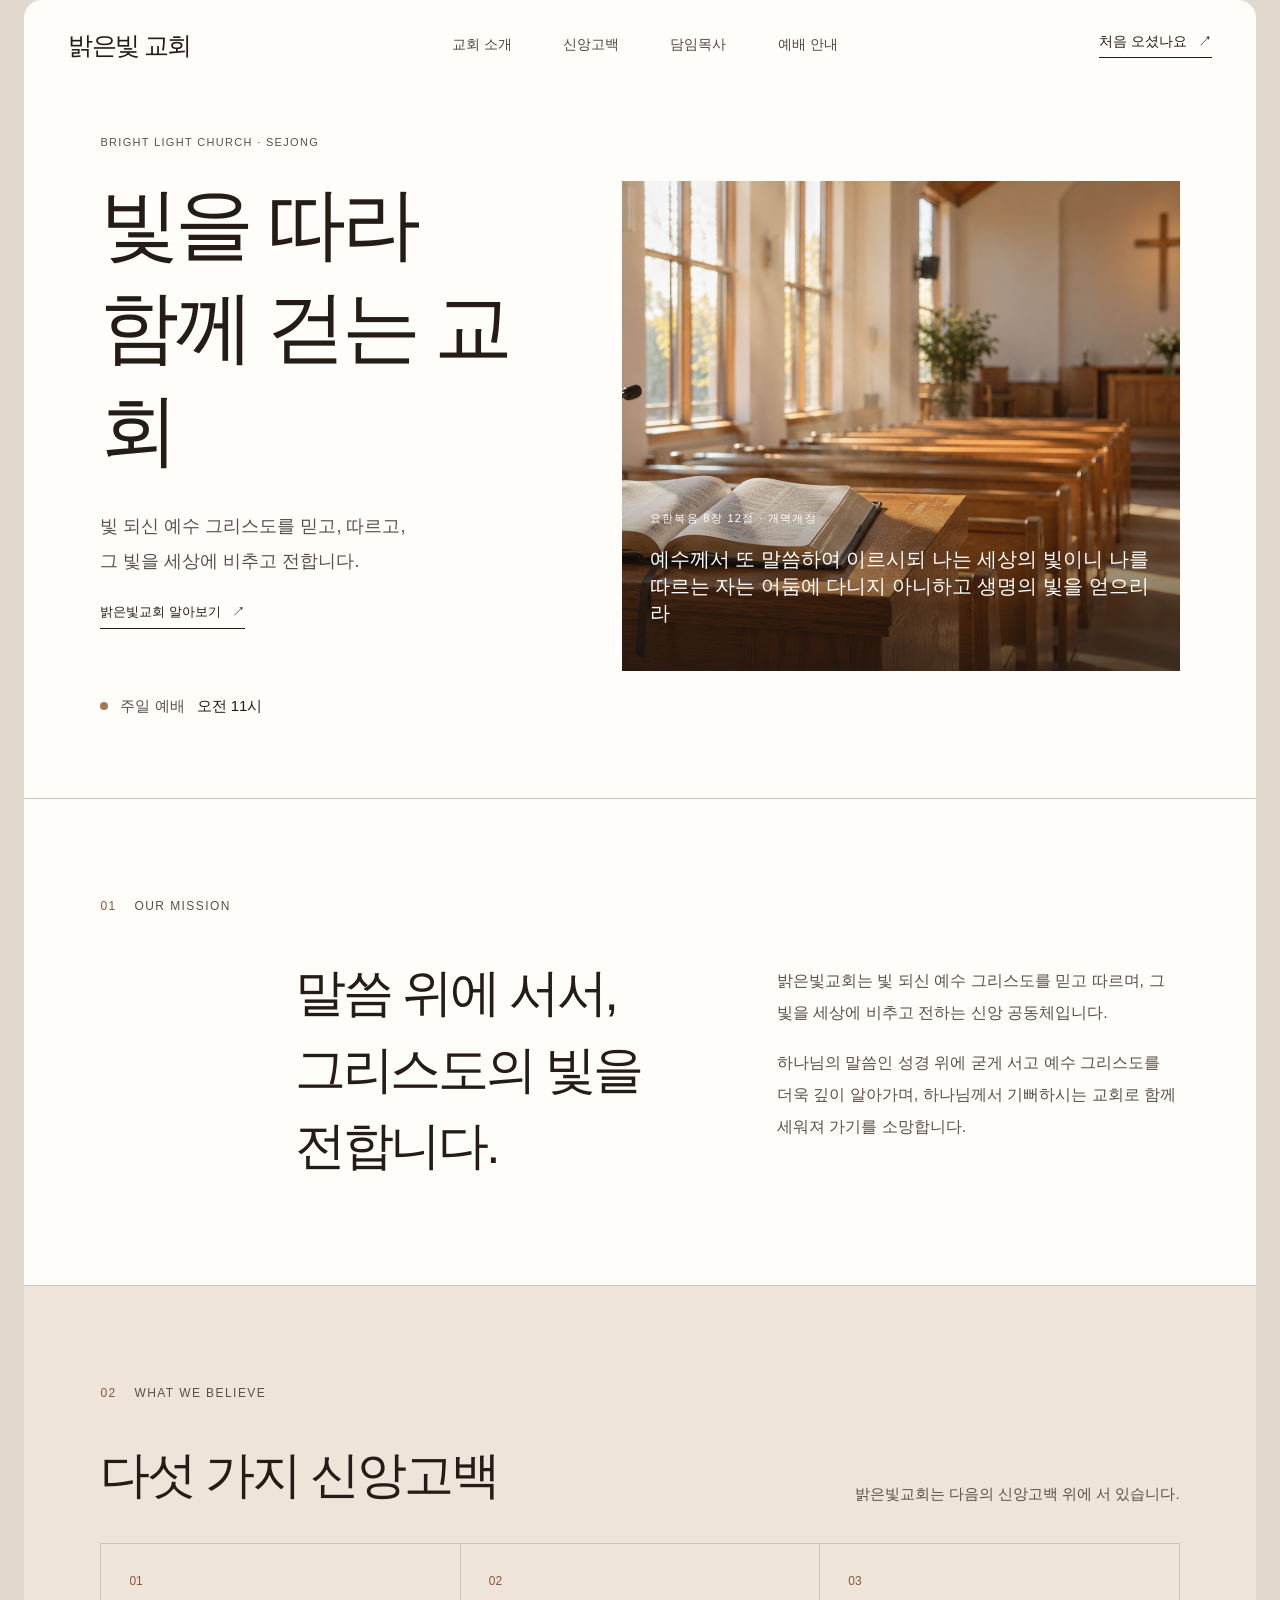
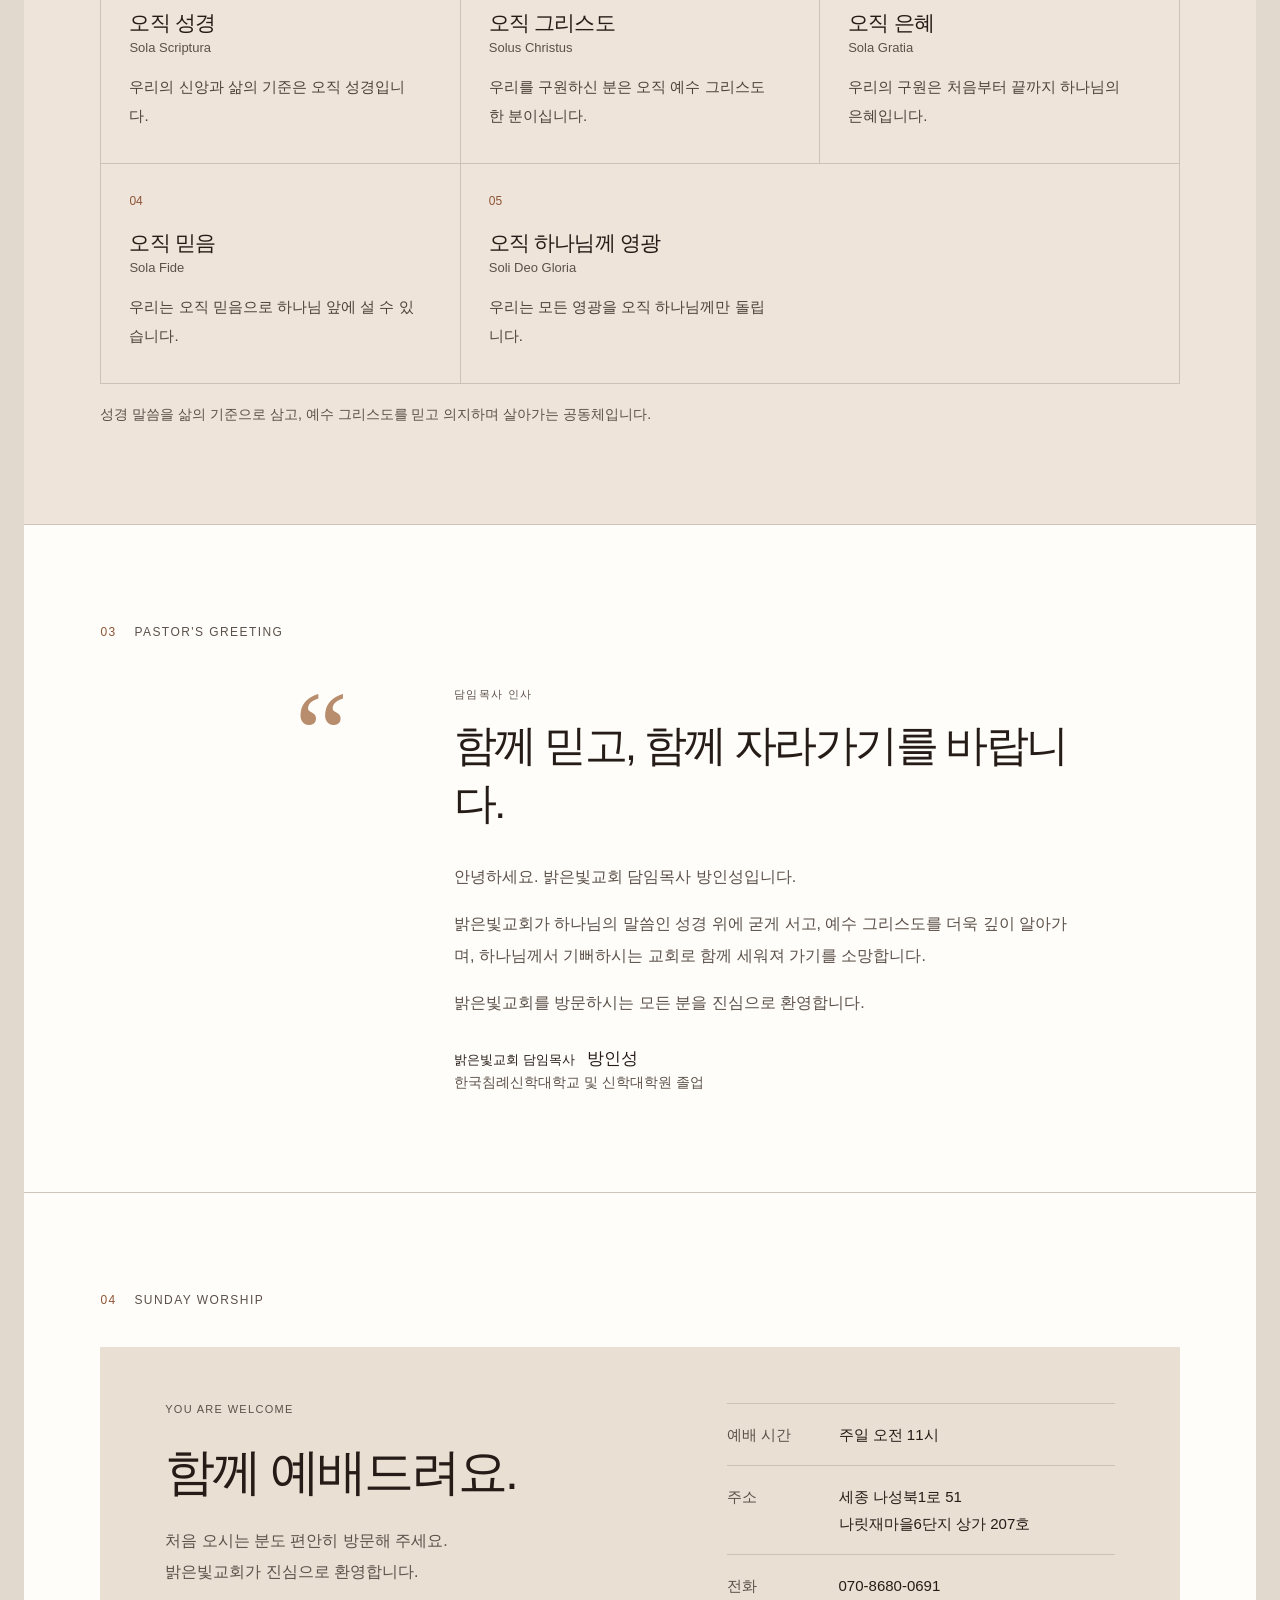
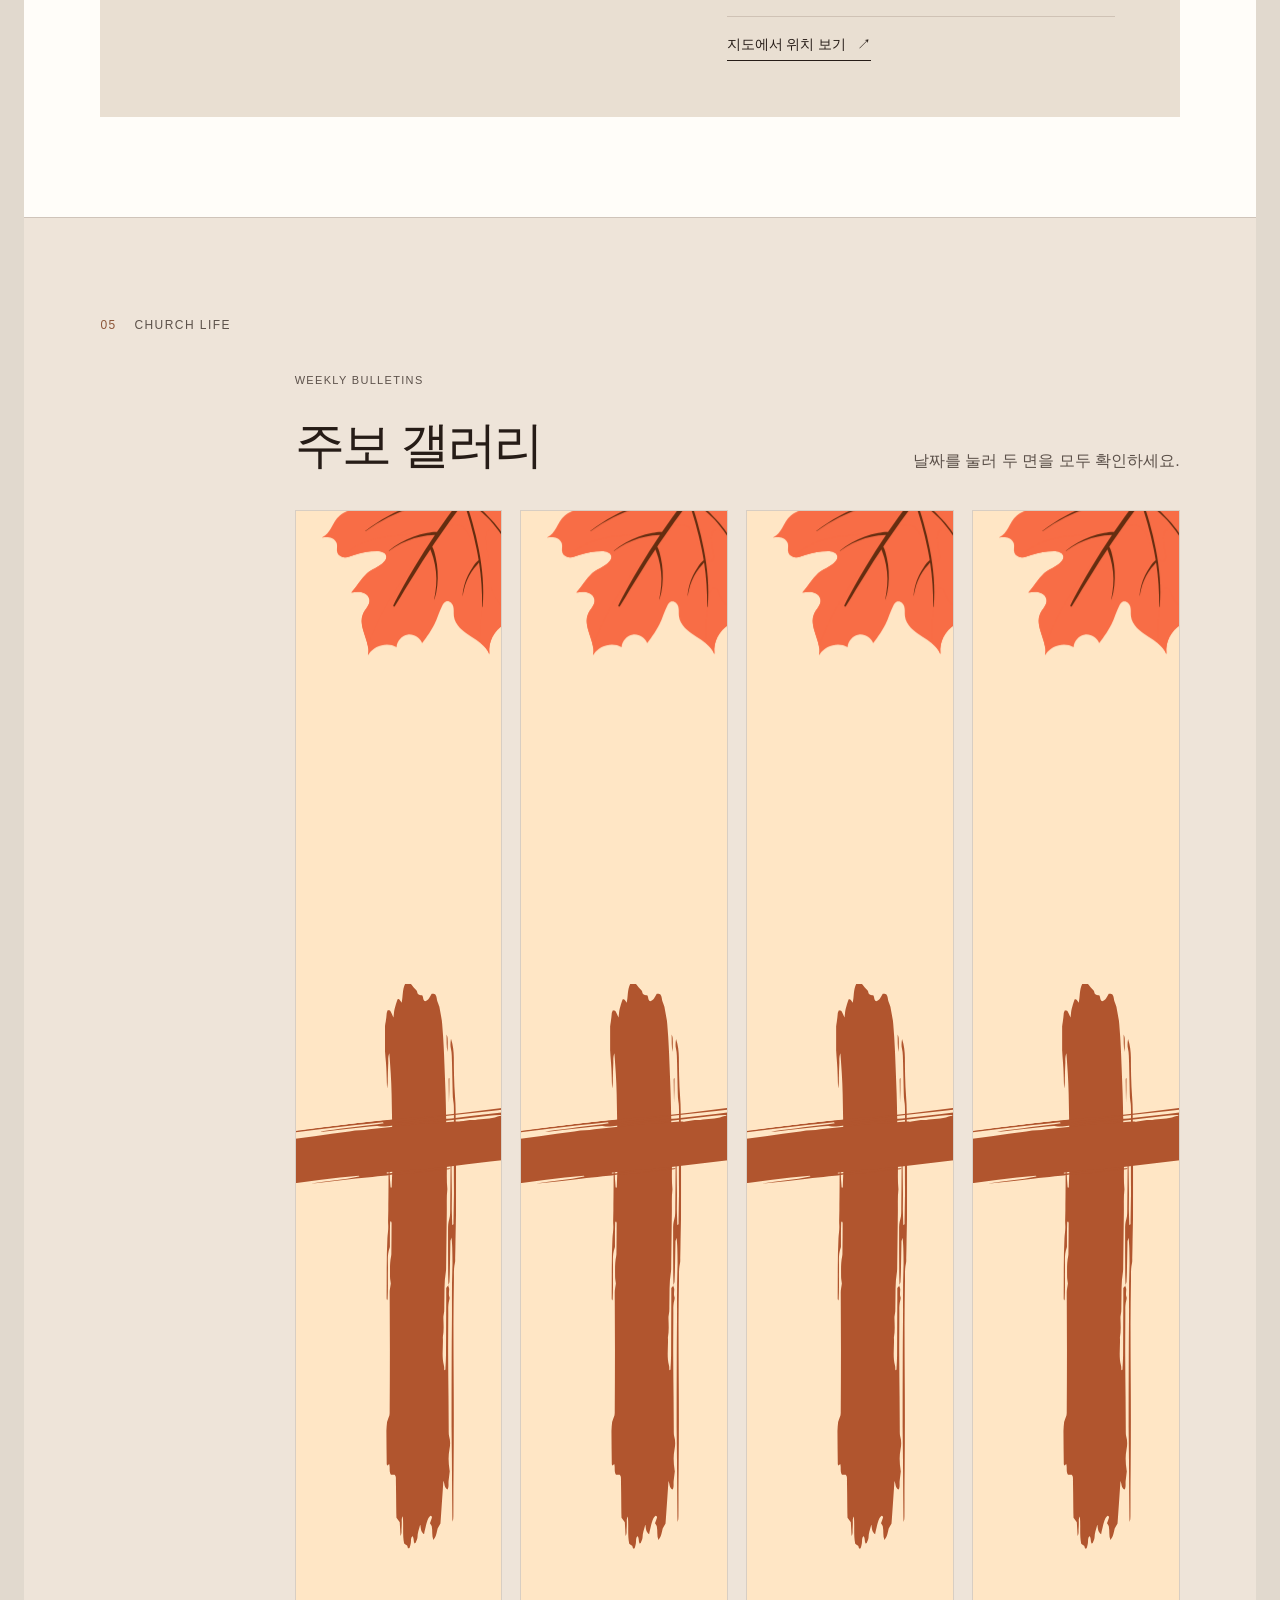
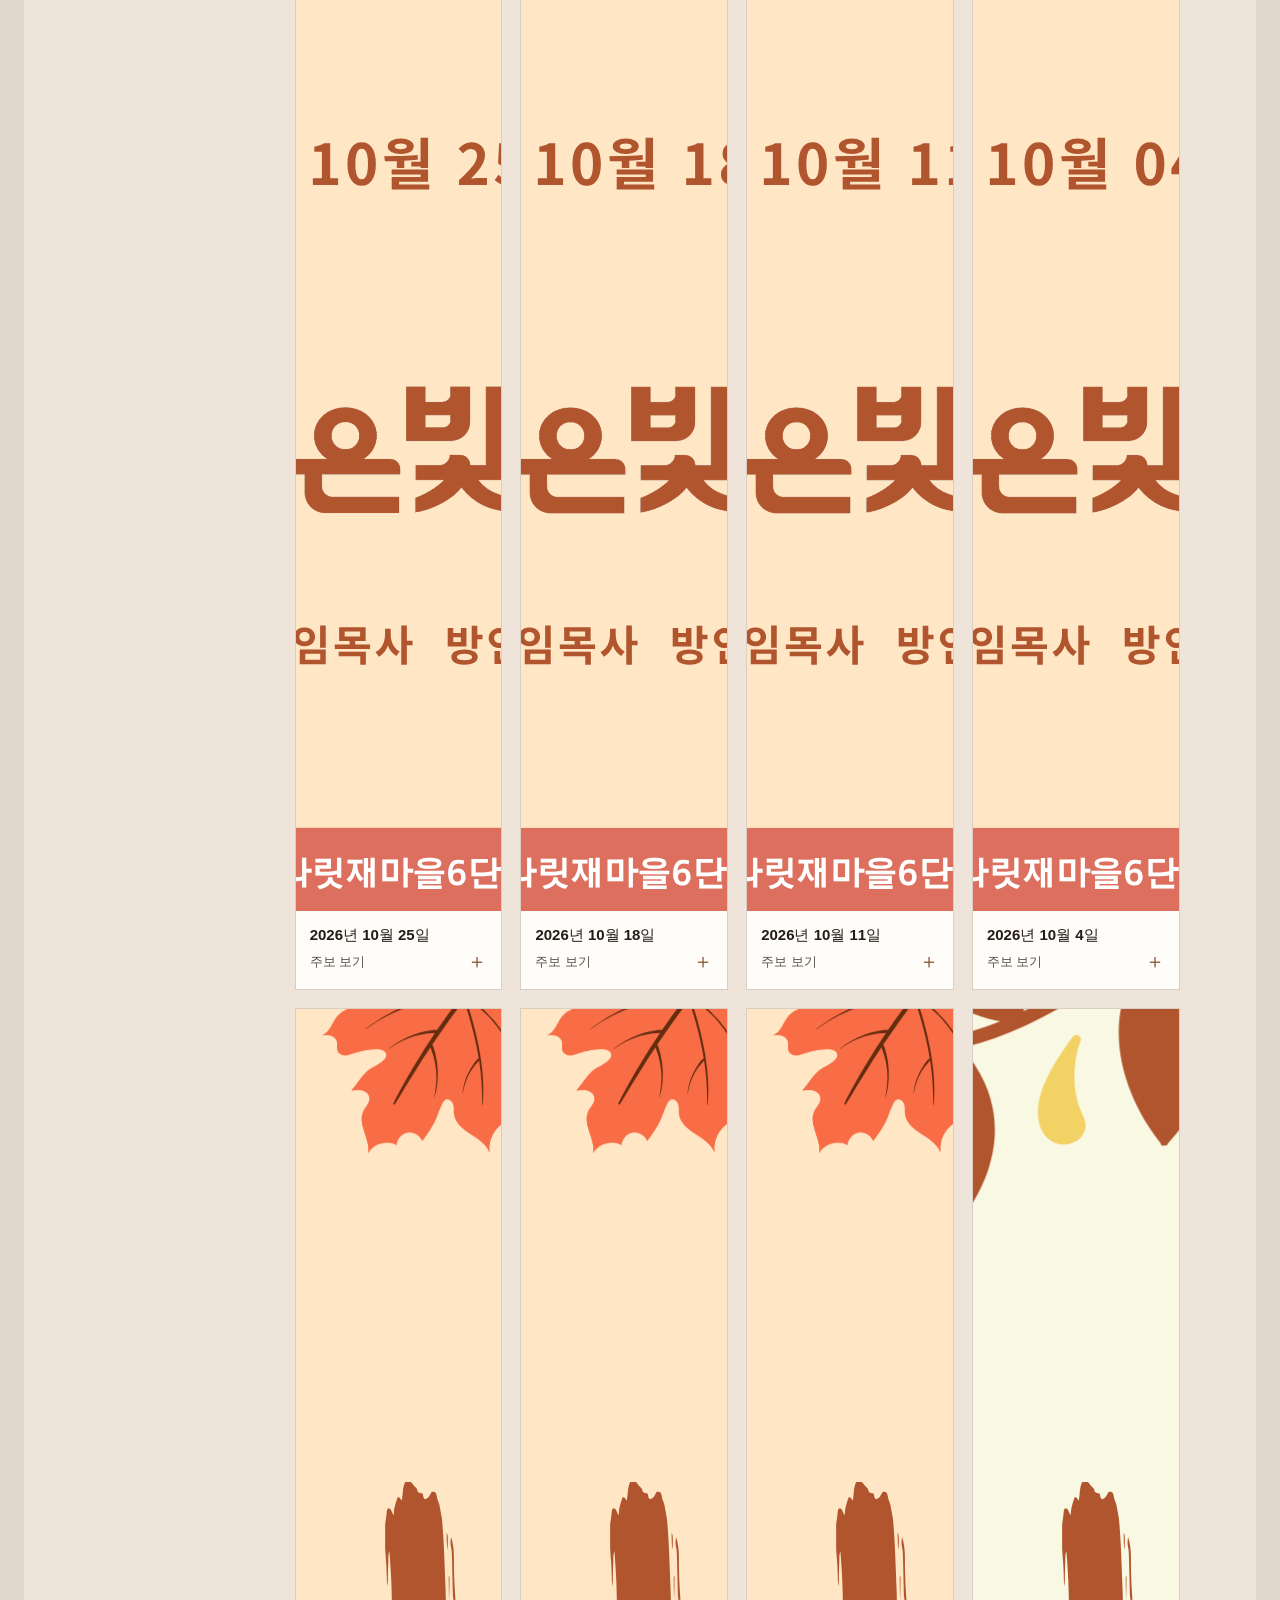
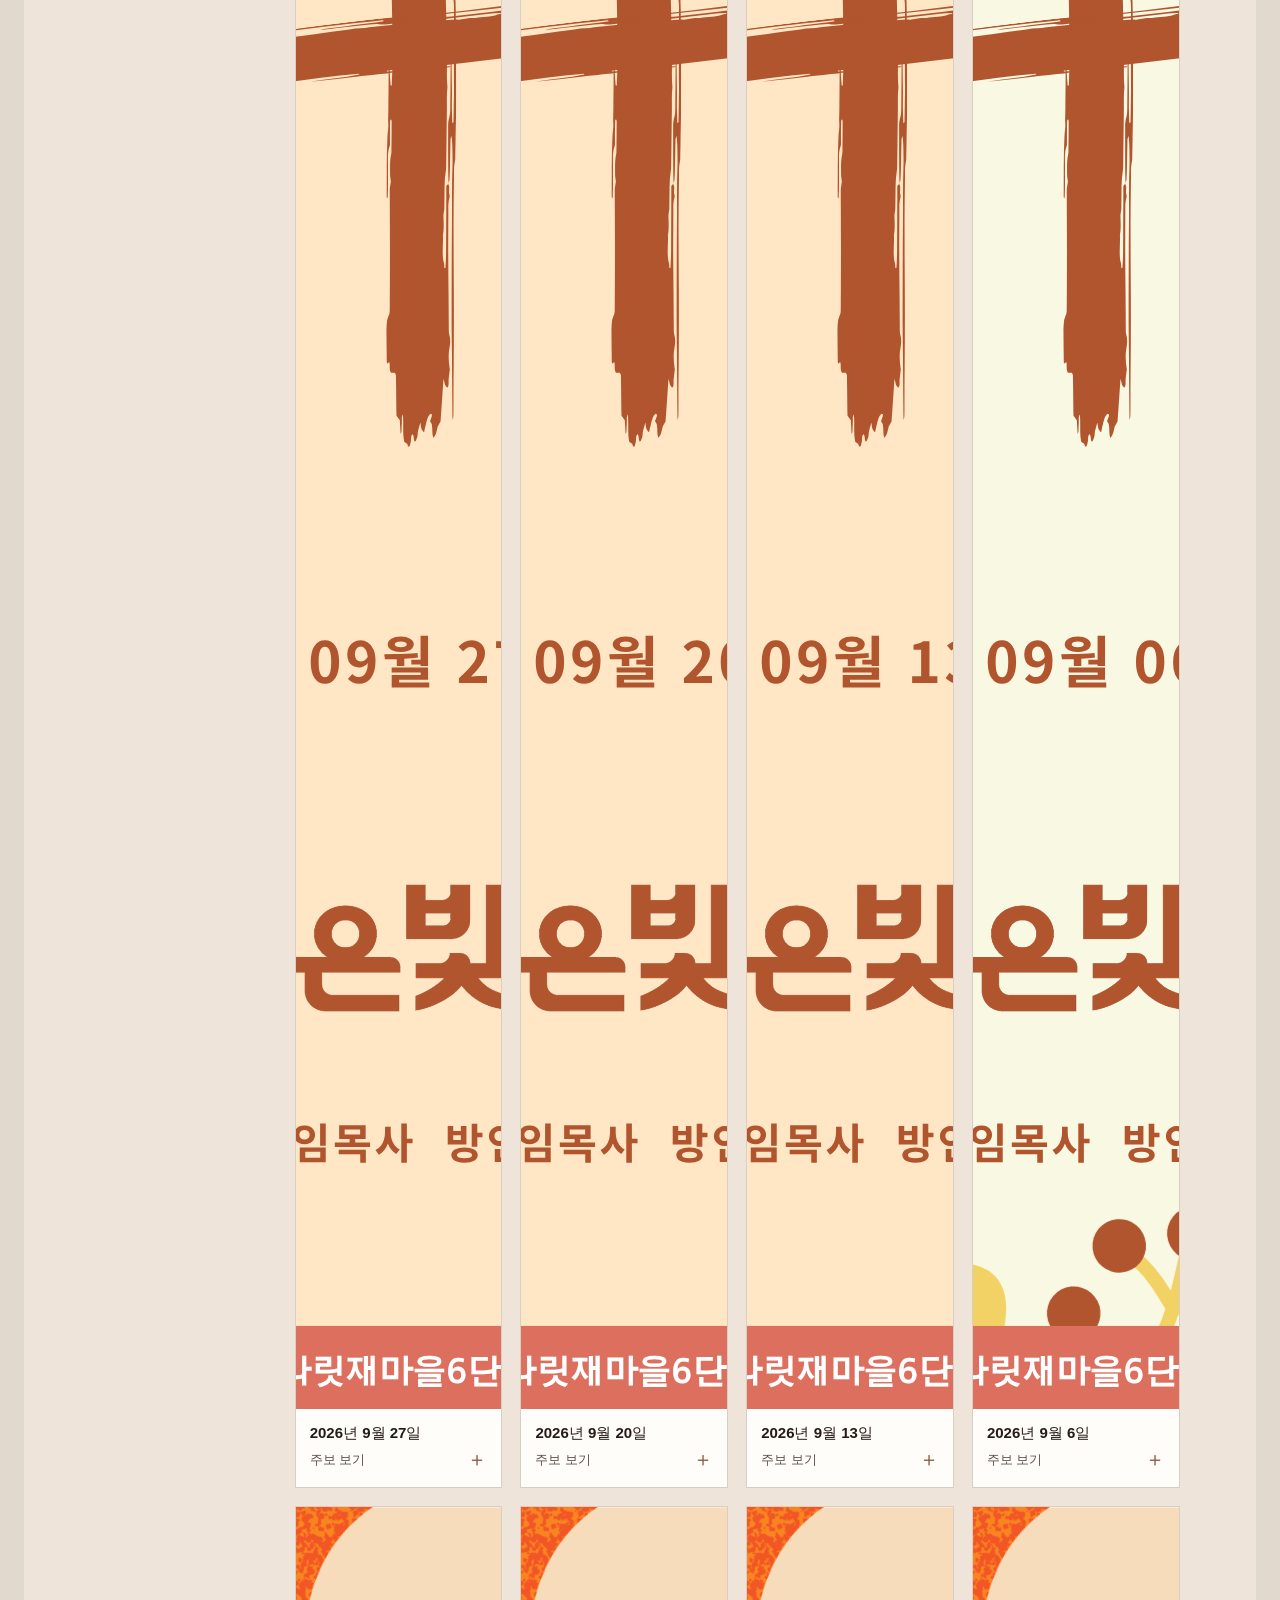
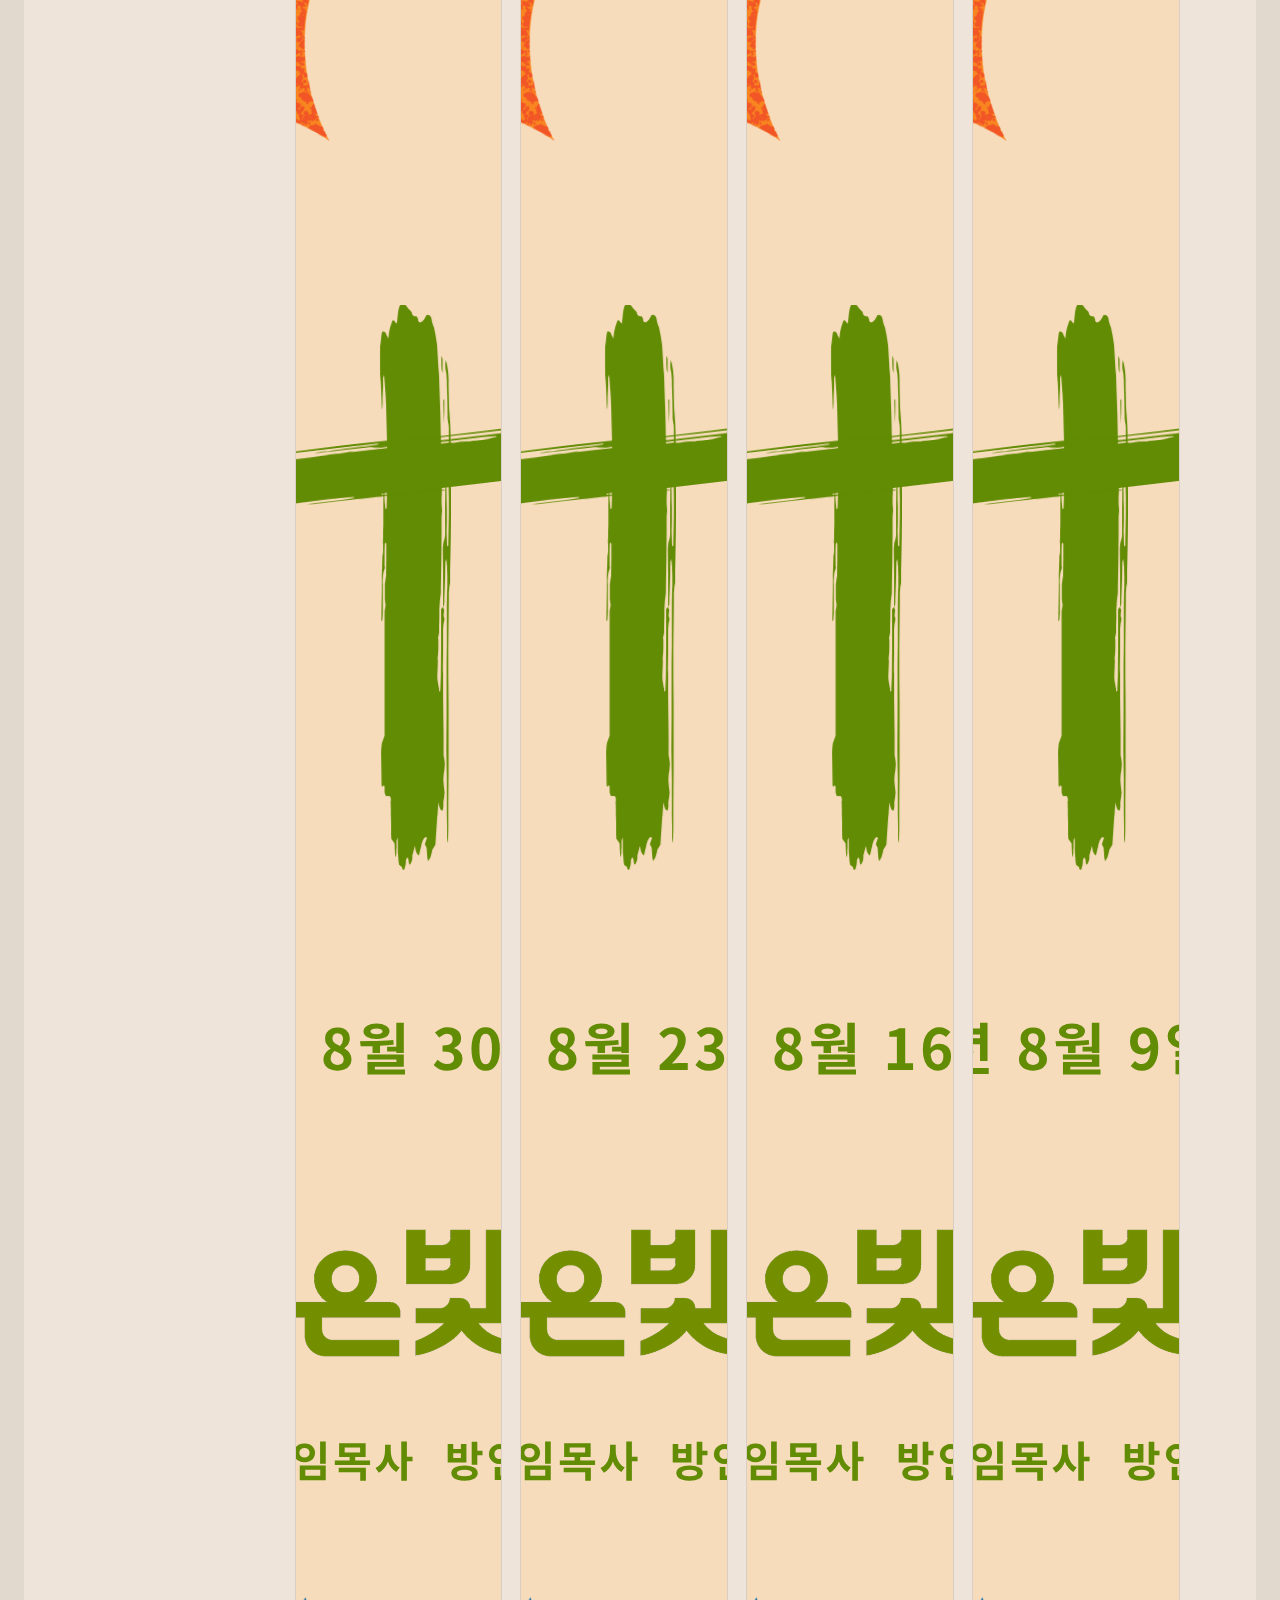
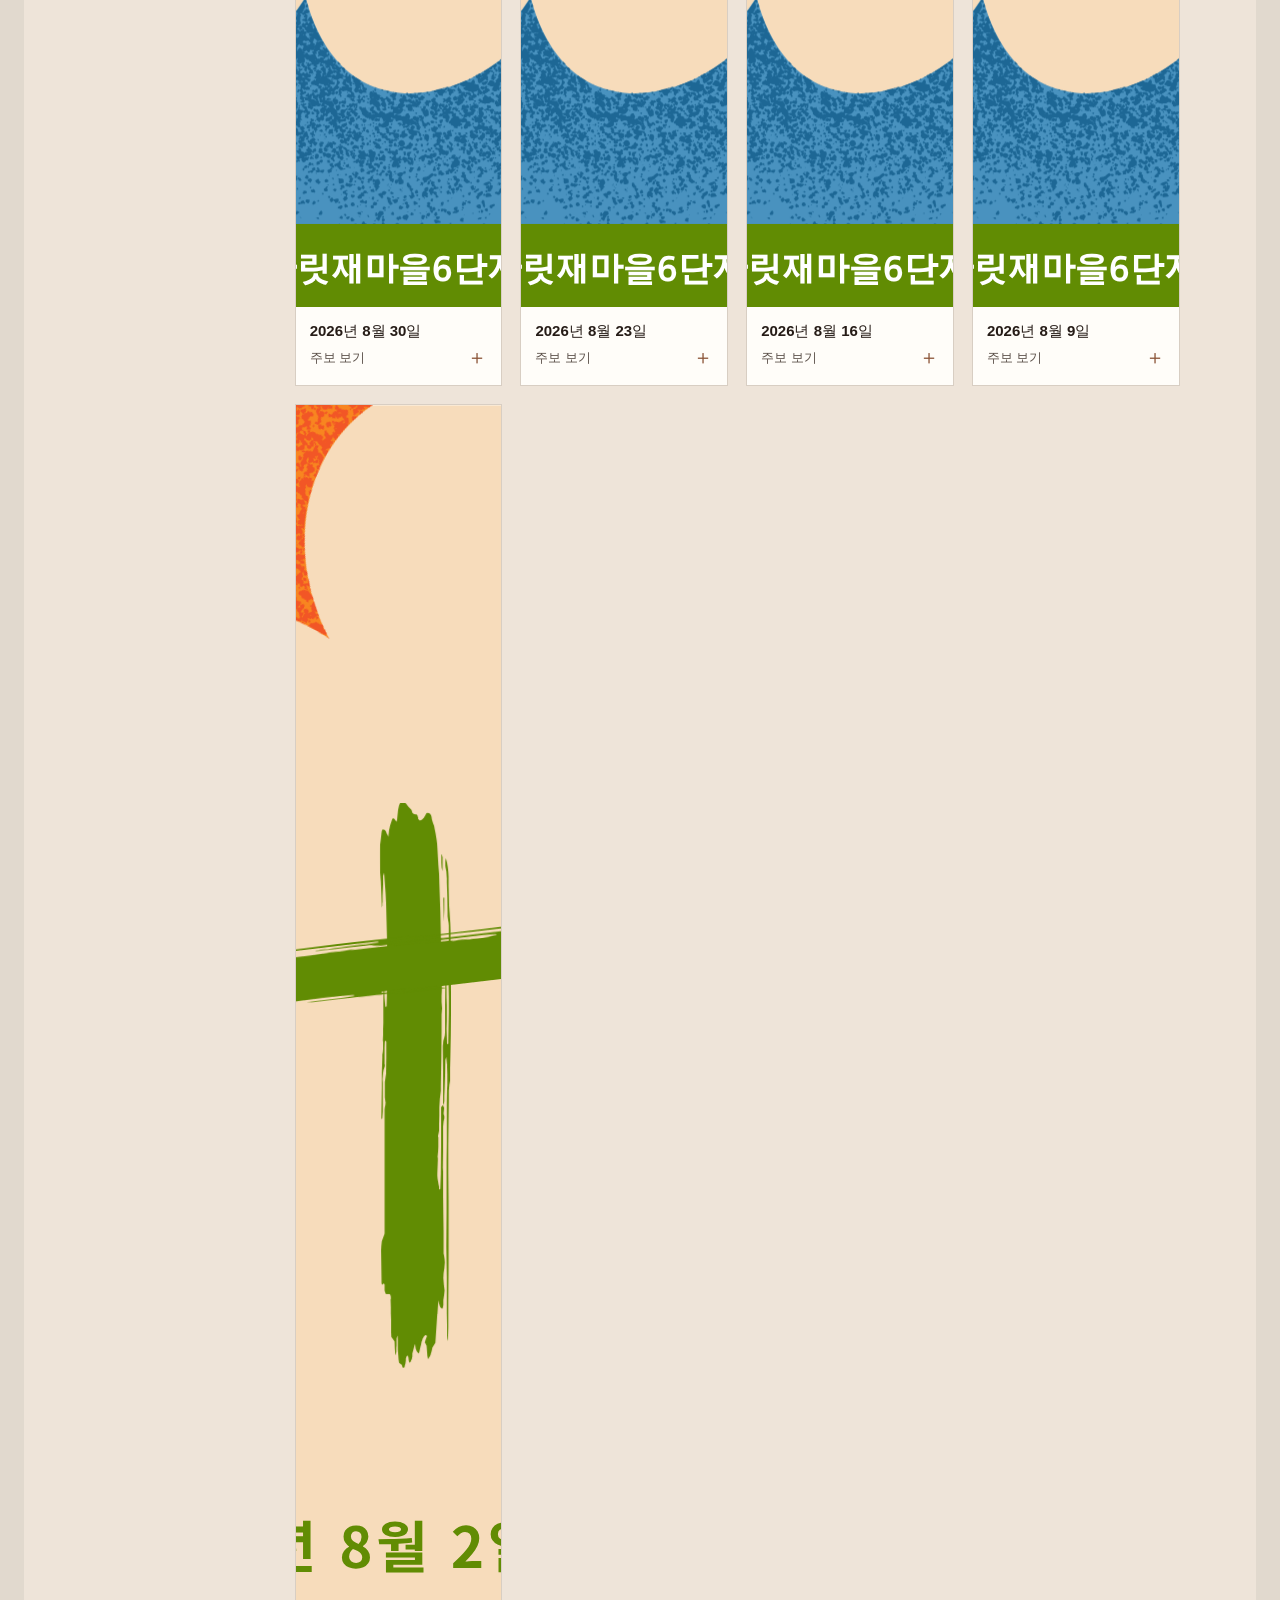
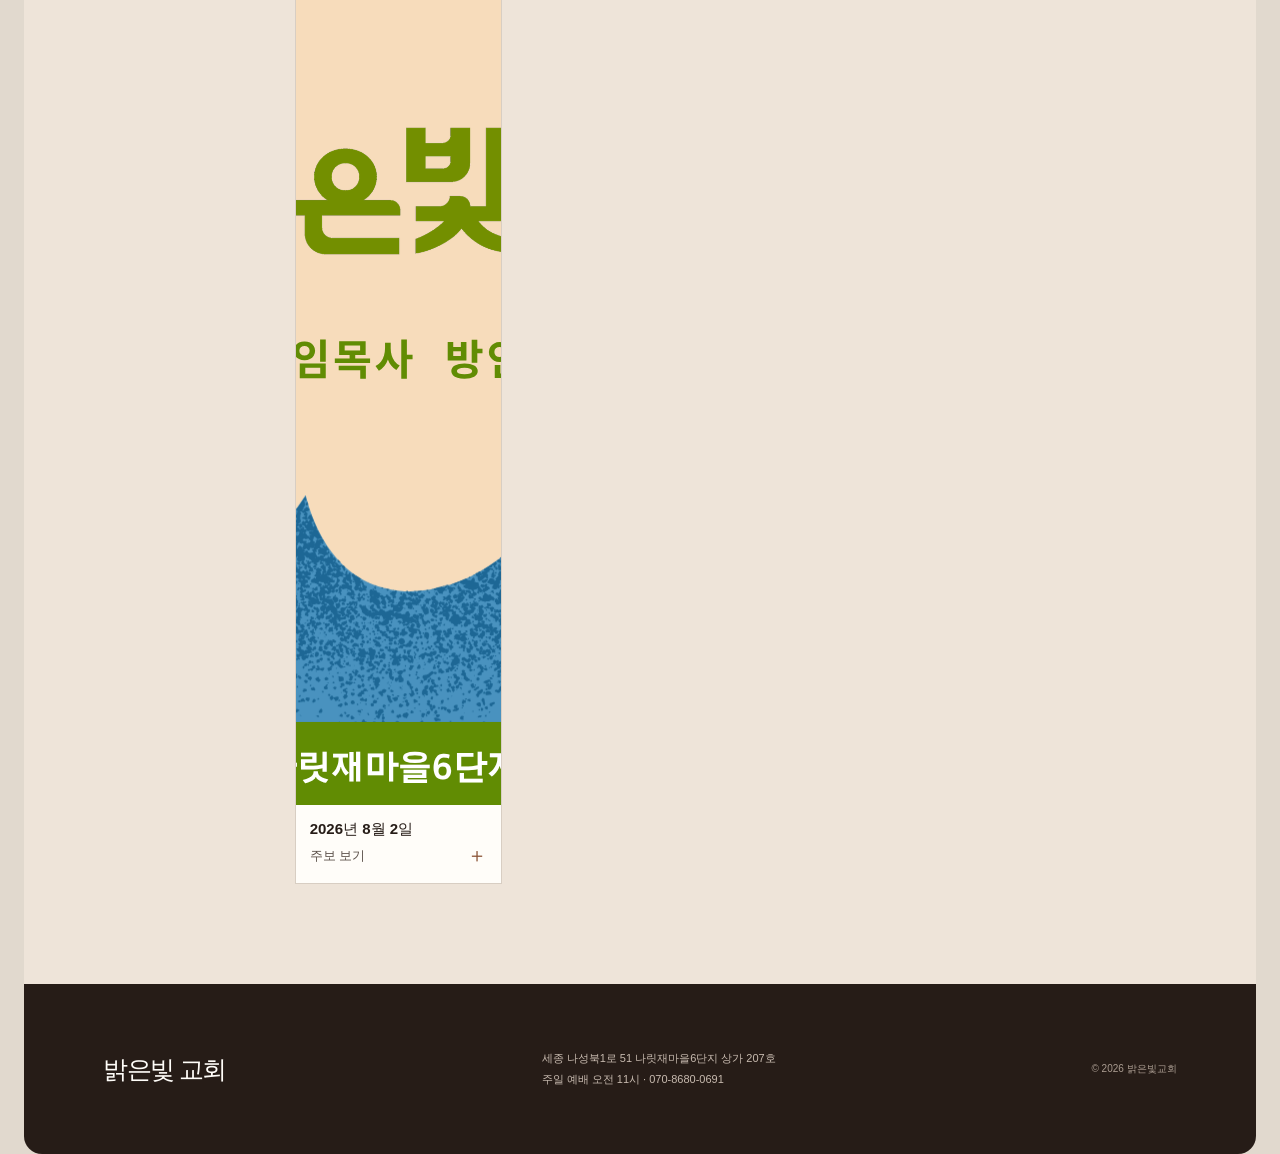
==== commit 9b8f2231: "Show John 8:12 on the homepage" ====
--- a/index.html
+++ b/index.html
@@ -31,7 +31,10 @@
         </div>
         <figure class="hero-image">
           <img src="assets/hero-sanctuary.png" alt="아침 햇살이 들어오는 조용한 교회 예배당">
-          <figcaption><span>MATTHEW 5:14</span>“너희는 세상의 빛이라”</figcaption>
+          <figcaption>
+            <span>요한복음 8장 12절 · 개역개정</span>
+            <p>예수께서 또 말씀하여 이르시되 나는 세상의 빛이니 나를 따르는 자는 어둠에 다니지 아니하고 생명의 빛을 얻으리라</p>
+          </figcaption>
         </figure>
       </section>
 
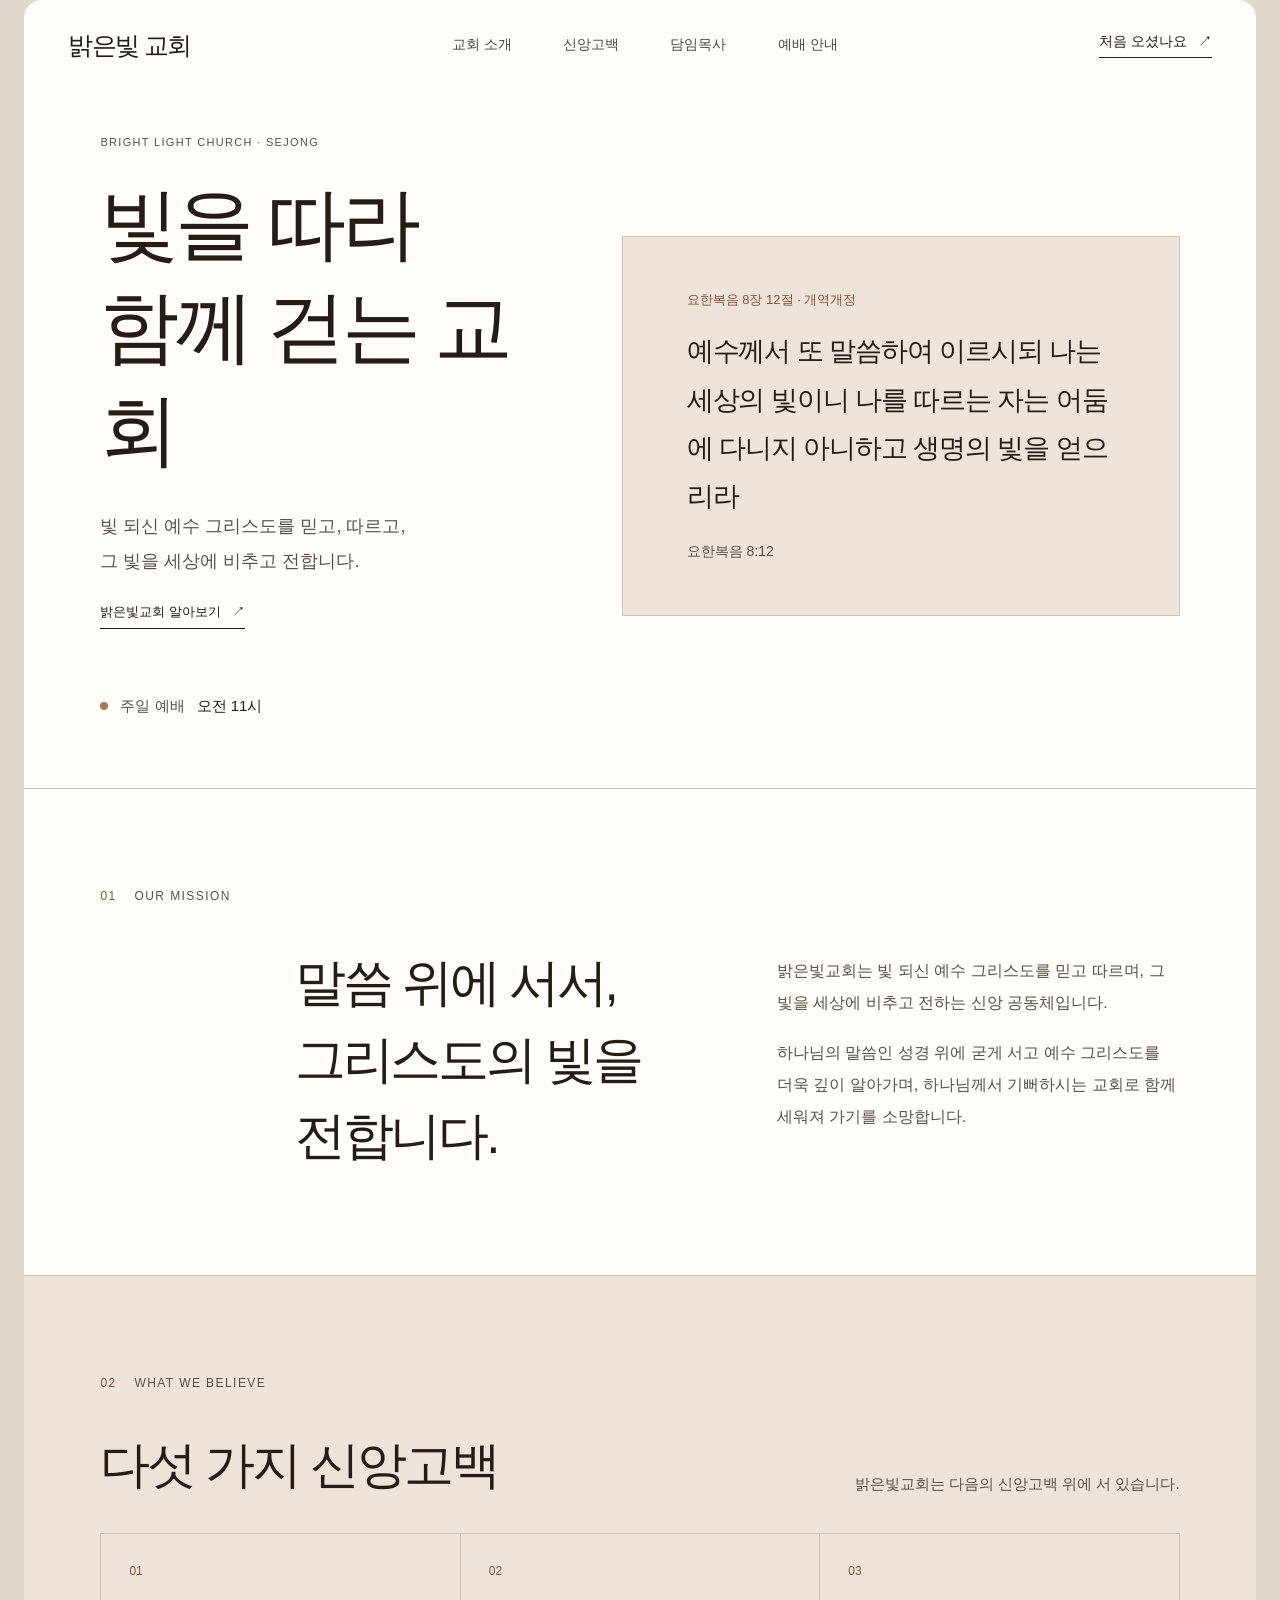
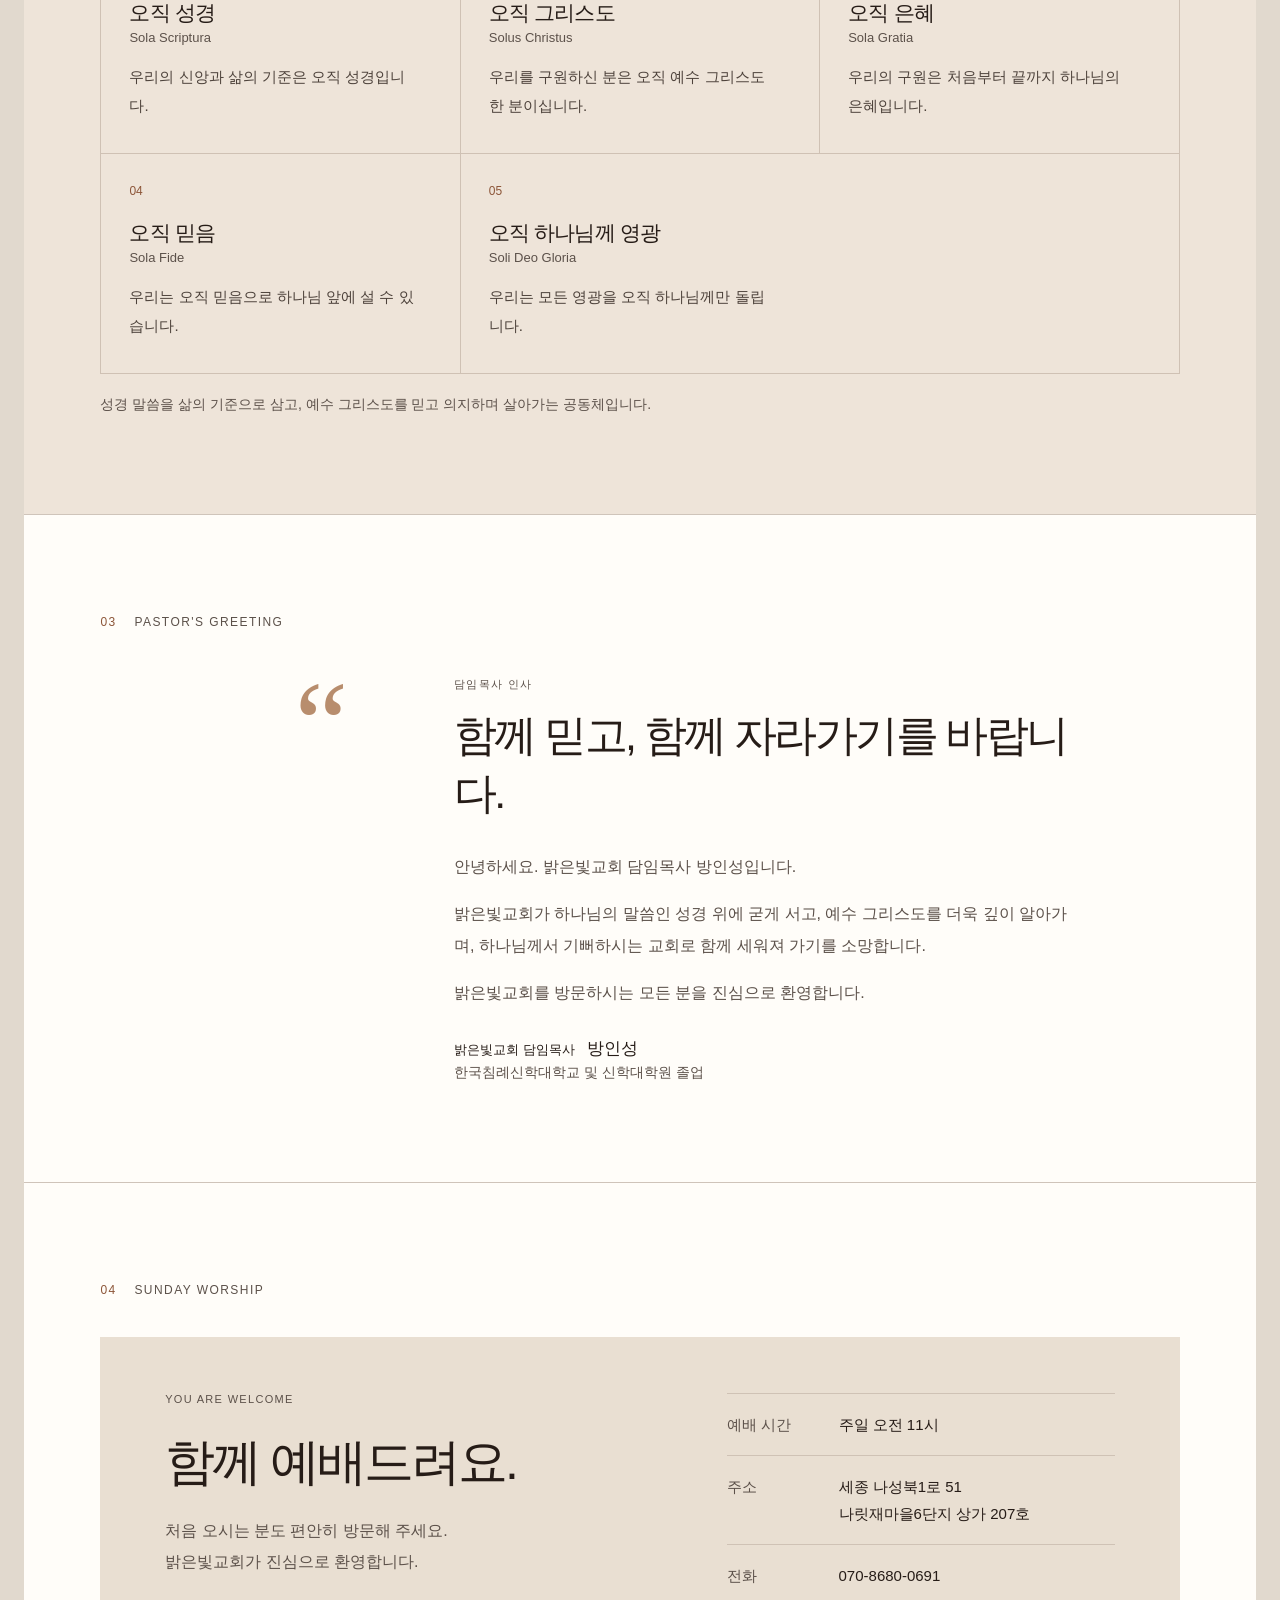
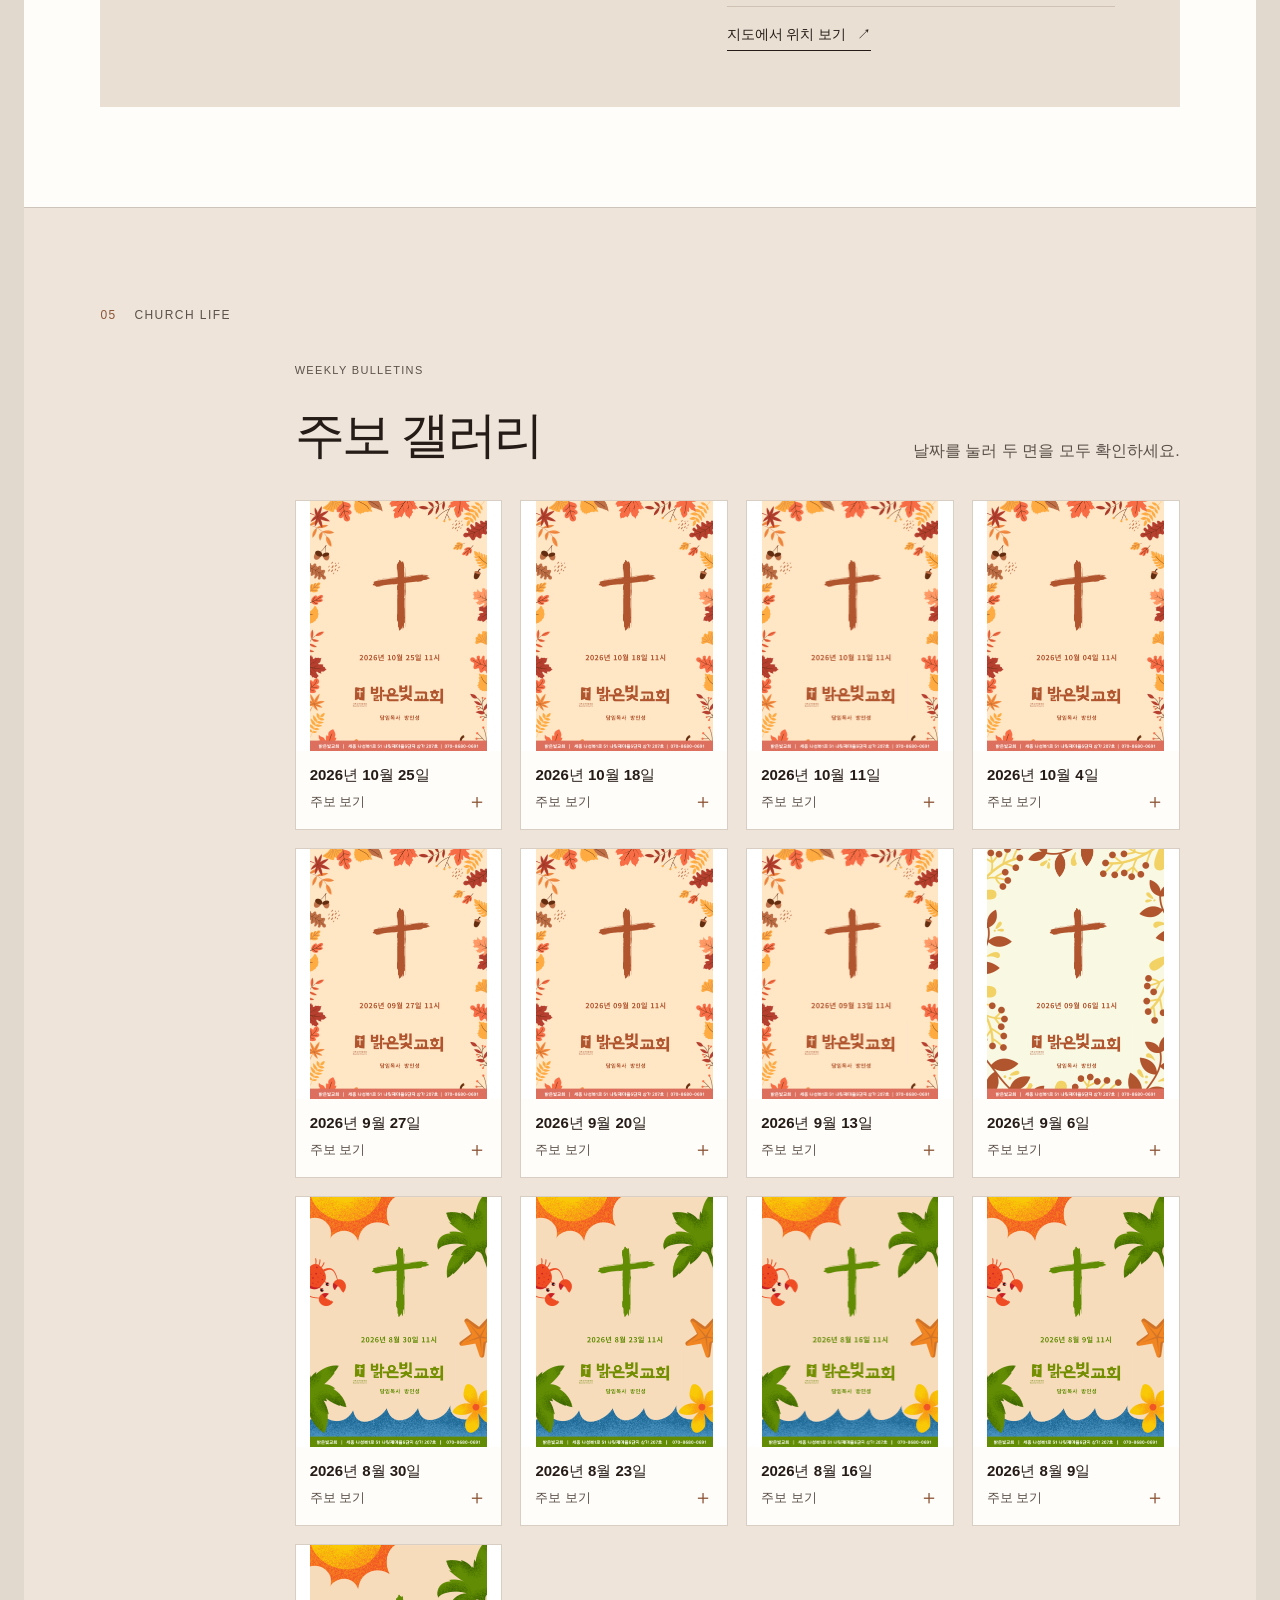
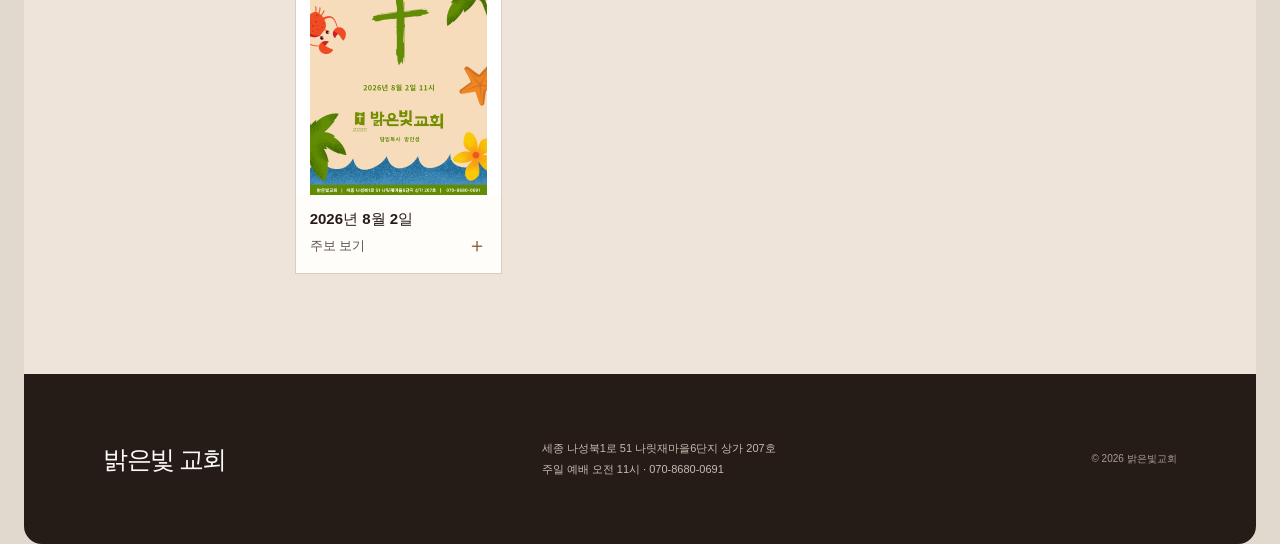
==== commit e4ea880d: "Use a scripture-led hero without generated imagery" ====
--- a/index.html
+++ b/index.html
@@ -29,13 +29,11 @@
           <a class="text-link" href="#about">밝은빛교회 알아보기 <span aria-hidden="true">↗</span></a>
           <div class="service-note"><span class="service-dot"></span><span>주일 예배</span><strong>오전 11시</strong></div>
         </div>
-        <figure class="hero-image">
-          <img src="assets/hero-sanctuary.png" alt="아침 햇살이 들어오는 조용한 교회 예배당">
-          <figcaption>
-            <span>요한복음 8장 12절 · 개역개정</span>
-            <p>예수께서 또 말씀하여 이르시되 나는 세상의 빛이니 나를 따르는 자는 어둠에 다니지 아니하고 생명의 빛을 얻으리라</p>
-          </figcaption>
-        </figure>
+        <aside class="hero-scripture" aria-label="요한복음 8장 12절 개역개정">
+          <p class="eyebrow">요한복음 8장 12절 · 개역개정</p>
+          <blockquote>예수께서 또 말씀하여 이르시되 나는 세상의 빛이니 나를 따르는 자는 어둠에 다니지 아니하고 생명의 빛을 얻으리라</blockquote>
+          <span>요한복음 8:12</span>
+        </aside>
       </section>
 
       <section class="intro section-wrap" id="about" aria-labelledby="about-title">
--- a/styles.css
+++ b/styles.css
@@ -25,7 +25,7 @@
 .header-visit { border-bottom: 1px solid var(--ink); padding-bottom: 6px; white-space: nowrap; }
 .header-visit span, .text-link span, .map-link span { padding-left: 7px; }
 main { background: var(--cream); }
-.hero { min-height: 620px; padding: 46px 6.2% 82px; display: grid; grid-template-columns: .9fr 1.1fr; align-items: center; gap: 6%; }
+.hero { min-height: 560px; padding: 46px 6.2% 72px; display: grid; grid-template-columns: .9fr 1.1fr; align-items: center; gap: 6%; }
 .eyebrow, .section-label, .art-index { font-family: 'Arial', sans-serif; letter-spacing: .12em; }
 .eyebrow { margin: 0 0 24px; color: var(--muted); font-size: 11px; }
 .hero h1 { margin: 0; font-size: clamp(54px, 6.2vw, 88px); line-height: 1.3; letter-spacing: -.055em; font-weight: 600; }
@@ -34,10 +34,10 @@
 .service-note { display: flex; align-items: center; gap: 12px; margin-top: 68px; color: var(--muted); font-size: 15px; }
 .service-note strong { color: var(--ink); font-weight: 500; }
 .service-dot { width: 8px; height: 8px; border-radius: 50%; background: #a4775b; }
-.hero-image { min-height: 490px; position: relative; overflow: hidden; margin: 0; background: #e6d6c3; }
-.hero-image img { display: block; width: 100%; height: 490px; object-fit: cover; }
-.hero-image figcaption { position: absolute; inset: auto 0 0; padding: 58px 28px 24px; color: white; background: linear-gradient(transparent, #201610c9); font-size: 20px; }
-.hero-image figcaption span { display: block; margin-bottom: 8px; font: 11px 'Arial', sans-serif; letter-spacing: .12em; }
+.hero-scripture { min-height: 380px; display: flex; flex-direction: column; justify-content: center; padding: 48px clamp(28px, 5vw, 64px); border: 1px solid var(--line); background: var(--paper); }
+.hero-scripture .eyebrow { margin: 0 0 18px; color: var(--accent); font-size: 13px; letter-spacing: 0; }
+.hero-scripture blockquote { margin: 0; font-size: clamp(22px, 2.1vw, 32px); font-weight: 500; line-height: 1.8; letter-spacing: -.04em; }
+.hero-scripture > span { margin-top: 22px; color: var(--muted); font-size: 14px; }
 .section-wrap { padding: 100px 6.2%; border-top: 1px solid var(--line); }
 .section-label { color: var(--muted); font-size: 12px; }
 .section-label span { color: var(--accent); margin-right: 13px; }
@@ -85,7 +85,7 @@
 .bulletin-card { min-width: 0; background: #fffdf9; border: 1px solid #d8cec3; }
 .bulletin-card summary { display: flex; flex-direction: column; color: var(--ink); cursor: pointer; list-style: none; }
 .bulletin-card summary::-webkit-details-marker { display: none; }
-.bulletin-cover { display: block; width: 100%; aspect-ratio: 1414 / 2000; object-fit: cover; object-position: top; background: white; }
+.bulletin-cover { display: block; width: 100%; height: 250px; object-fit: contain; background: white; }
 .bulletin-date { padding: 15px 14px 3px; font-size: 15px; font-weight: 600; }
 .issue-pages { display: flex; align-items: center; justify-content: space-between; gap: 14px; padding: 0 14px 14px; color: var(--muted); font-size: 13px; font-weight: 400; }
 .issue-pages b { color: var(--accent); font-size: 20px; font-weight: 400; transition: transform .2s ease; }
@@ -95,8 +95,8 @@
 .bulletin-card[open] .bulletin-date { padding: 0 0 14px; }
 .bulletin-card[open] .issue-pages { margin-left: auto; padding: 0 0 14px; }
 .bulletin-card[open] .issue-pages b { transform: rotate(45deg); }
-.bulletin-pages { display: grid; grid-template-columns: repeat(2, minmax(0, 1fr)); gap: 18px; }
-.bulletin-pages img { display: block; width: 100%; height: auto; background: white; box-shadow: 0 6px 24px #30241f12; }
+.bulletin-pages { display: grid; grid-template-columns: repeat(2, minmax(0, 1fr)); align-items: start; gap: 18px; }
+.bulletin-pages img { display: block; width: 100%; max-height: 680px; object-fit: contain; background: white; box-shadow: 0 6px 24px #30241f12; }
 .site-footer { min-height: 170px; padding: 38px 6.2%; display: flex; align-items: center; justify-content: space-between; gap: 25px; background: var(--ink); color: var(--cream); border-radius: 0 0 18px 18px; }
 .site-footer .wordmark { color: var(--cream); }
 .site-footer p { color: #c8bbb0; font-size: 11px; line-height: 1.9; }
@@ -114,9 +114,8 @@
   .hero-lede { font-size: 14px; }
   .desktop-break { display: none; }
   .service-note { margin-top: 40px; }
-  .hero-image { min-height: 320px; }
-  .hero-image img { height: 320px; }
-  .hero-image figcaption { padding: 52px 20px 18px; font-size: 17px; }
+  .hero-scripture { min-height: 0; padding: 32px 24px; }
+  .hero-scripture blockquote { font-size: 21px; }
   .section-wrap { padding: 68px 24px; }
   .intro-content { display: block; margin: 34px 0 0; }
   .intro h2 { font-size: 34px; }
@@ -140,12 +139,14 @@
   .bulletin-heading > p { margin-top: 12px; line-height: 1.8; }
   .bulletin h2 { font-size: 36px; }
   .bulletin-grid { grid-template-columns: repeat(2, minmax(0, 1fr)); gap: 12px; margin-left: 0; }
+  .bulletin-cover { height: 190px; }
   .bulletin-date { padding: 12px 10px 3px; font-size: 13px; }
   .issue-pages { padding: 0 10px 12px; font-size: 12px; }
   .bulletin-card[open] { padding: 12px; }
   .bulletin-card[open] .bulletin-date { padding: 0 0 12px; }
   .bulletin-card[open] .issue-pages { padding: 0 0 12px; }
   .bulletin-pages { grid-template-columns: 1fr; gap: 12px; }
+  .bulletin-pages img { max-height: 520px; }
   .site-footer { min-height: 0; align-items: flex-start; flex-direction: column; padding: 32px 24px; border-radius: 0; gap: 13px; }
   .site-footer p { margin: 0; }
 }
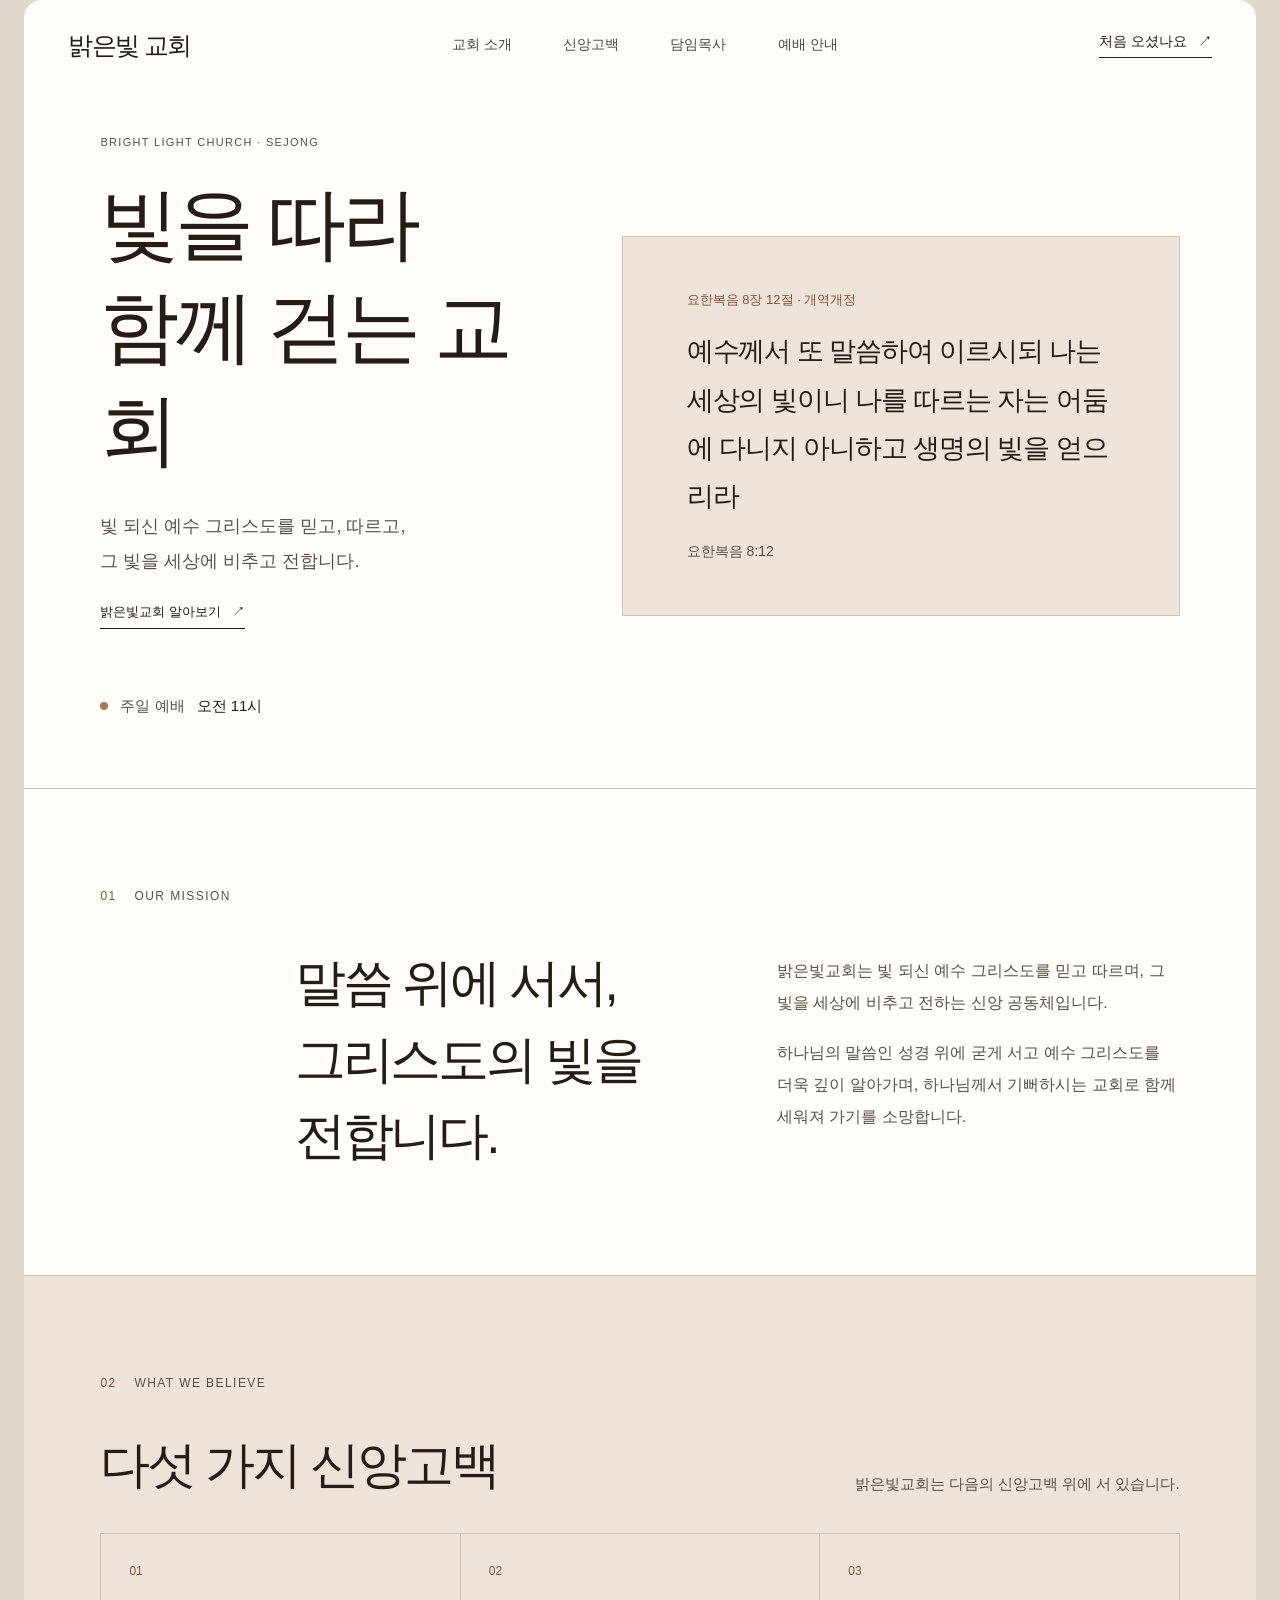
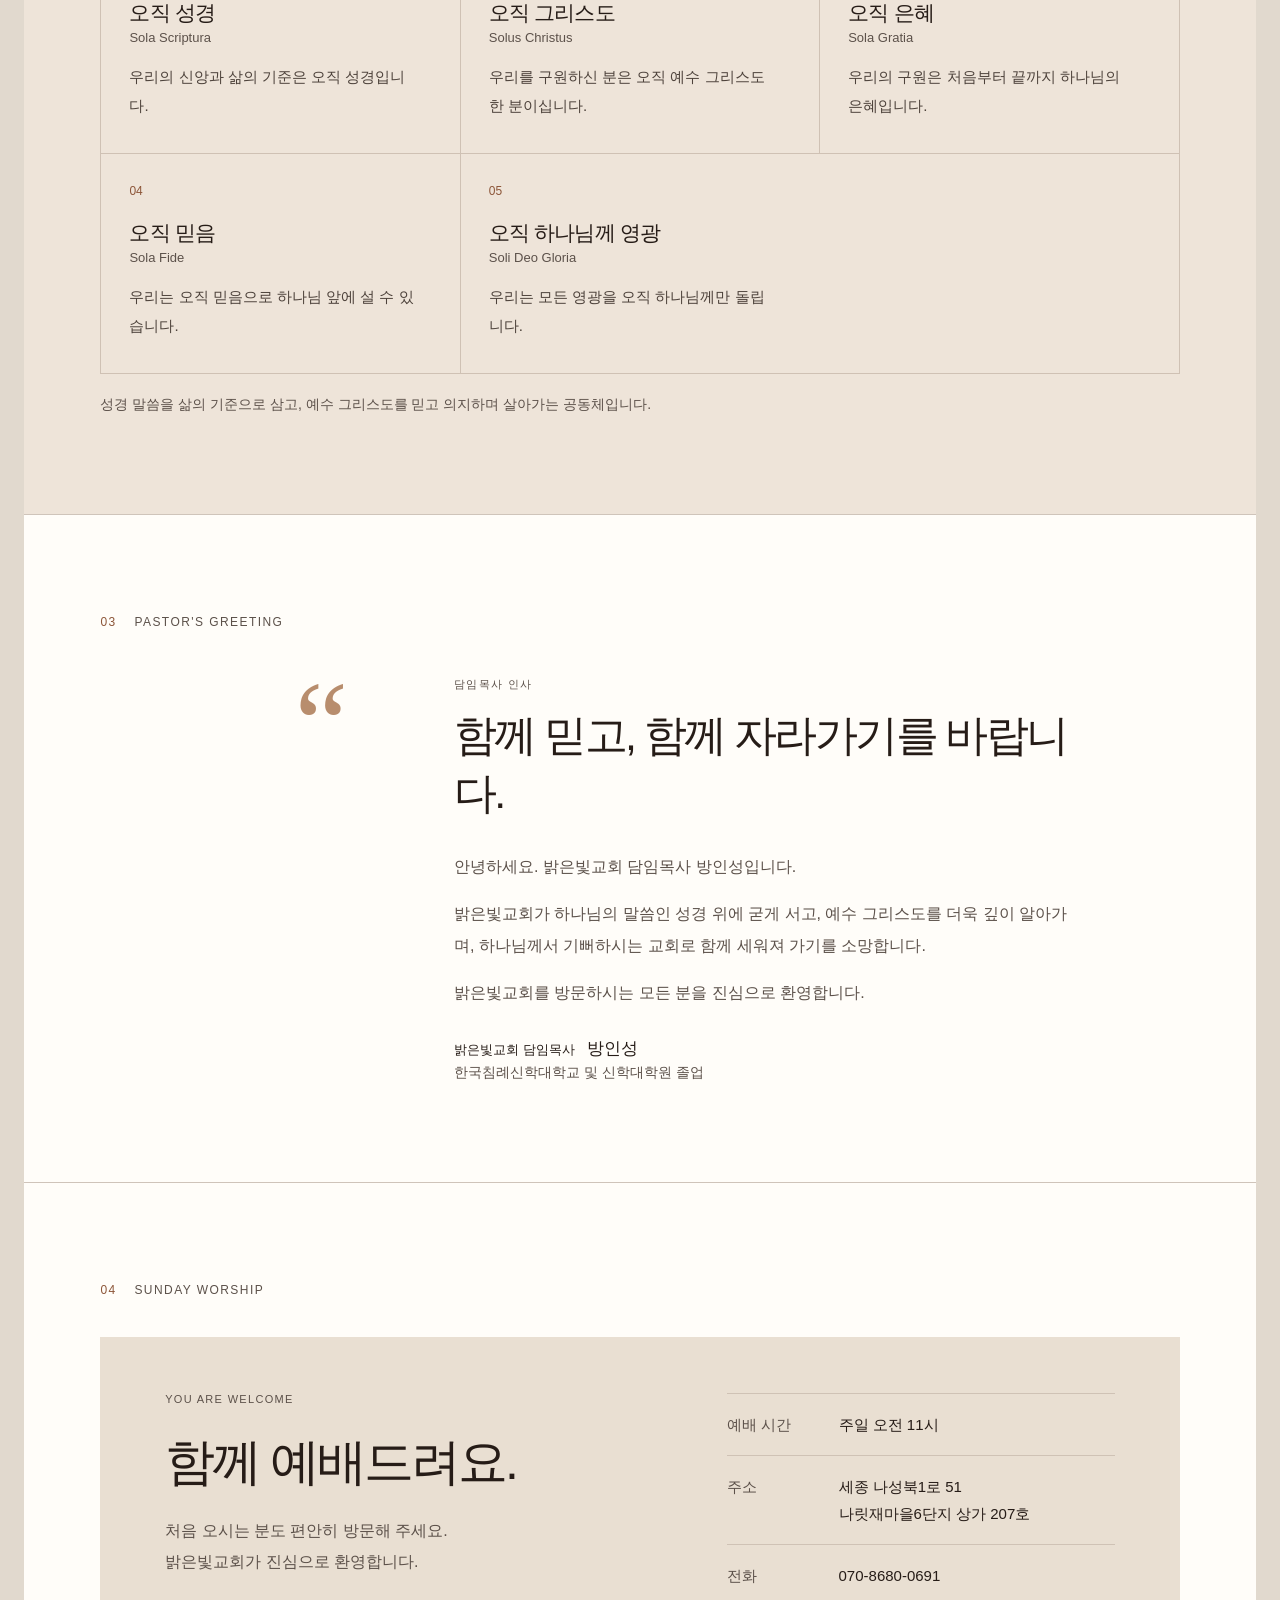
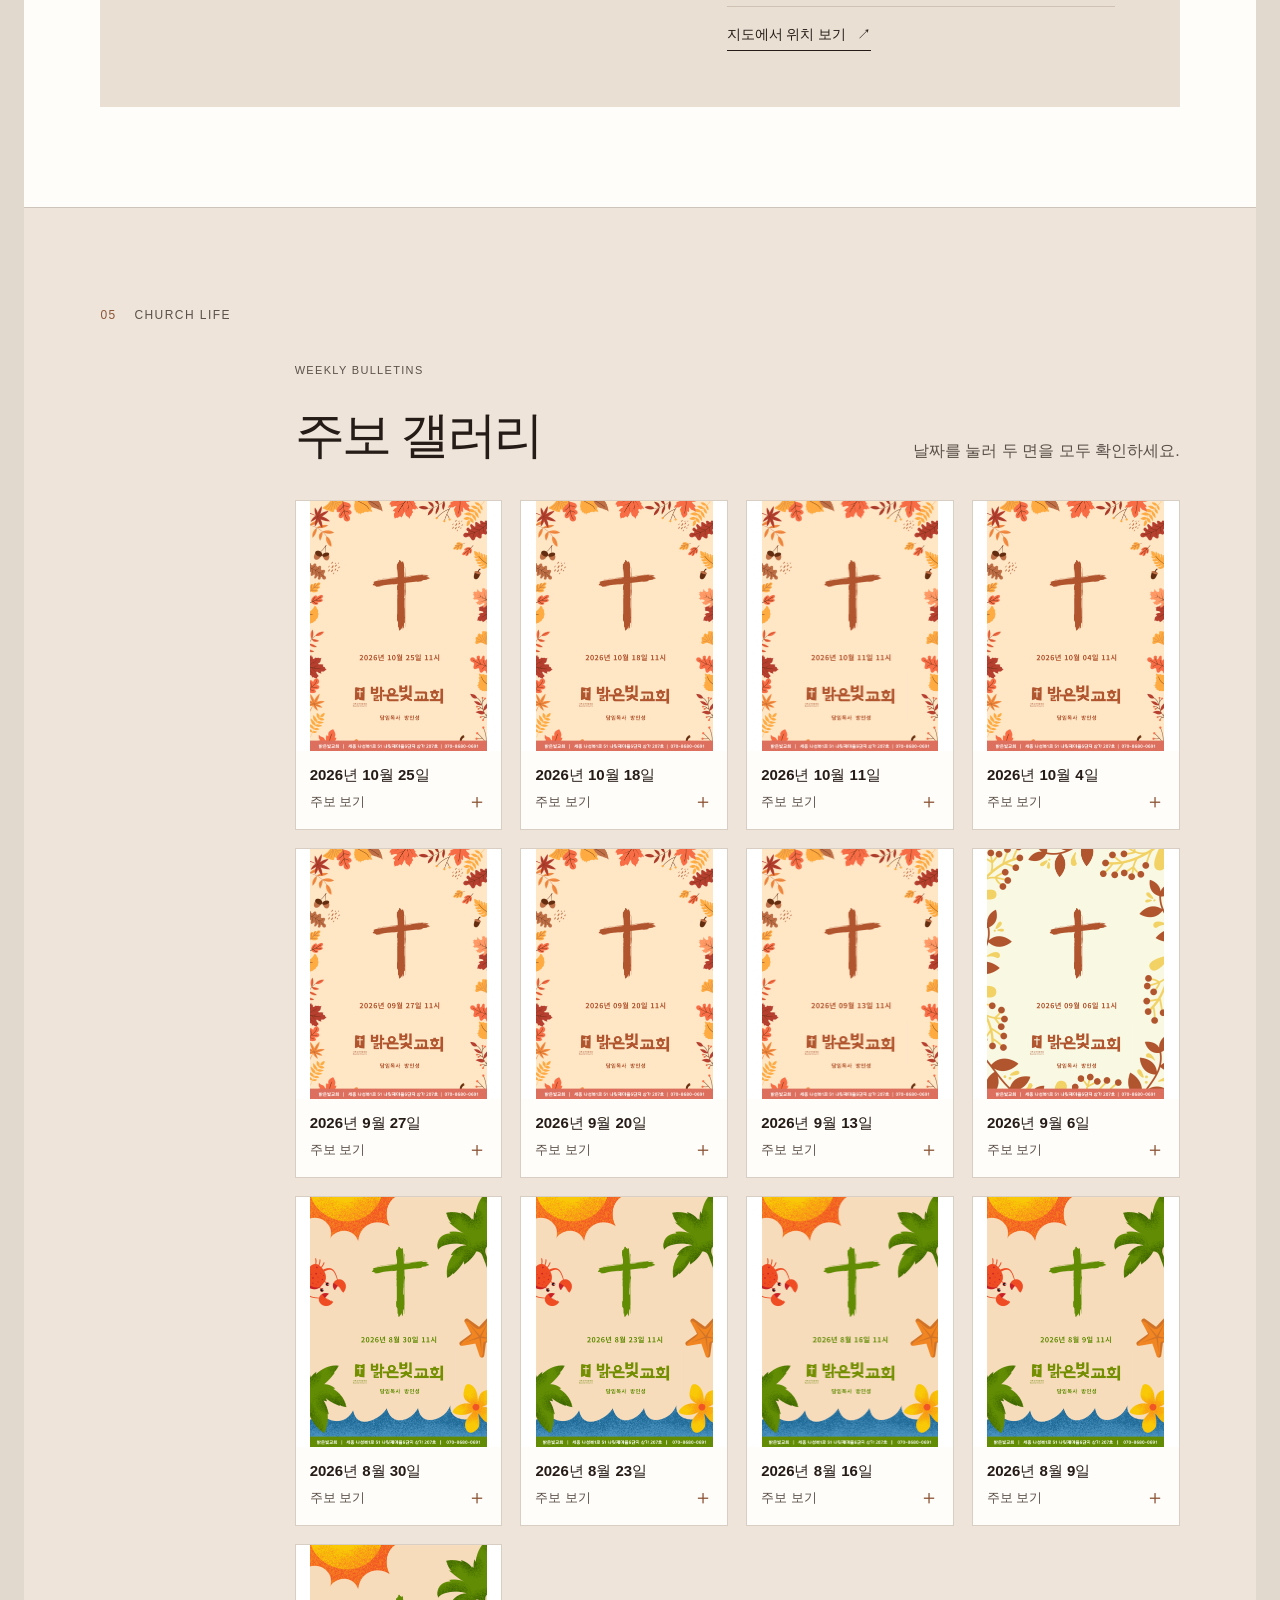
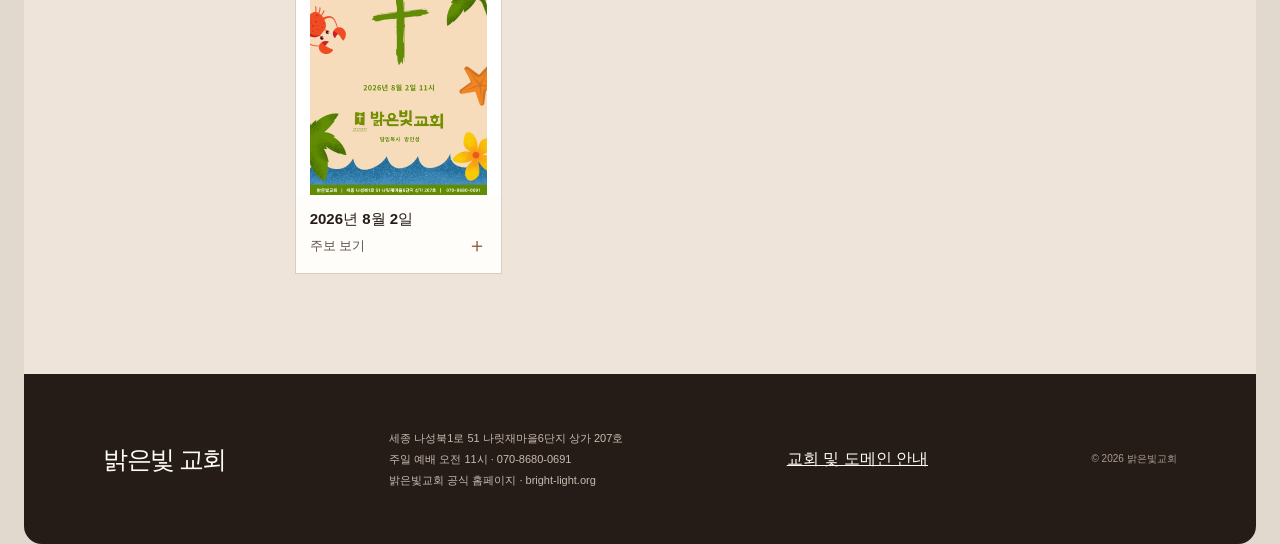
==== commit ba2fce24: "Add organization and domain information" ====
--- a/index.html
+++ b/index.html
@@ -215,7 +215,8 @@
 
     <footer class="site-footer">
       <a class="wordmark" href="#home">밝은빛<span>교회</span></a>
-      <p>세종 나성북1로 51 나릿재마을6단지 상가 207호<br>주일 예배 오전 11시 · 070-8680-0691</p>
+      <p>세종 나성북1로 51 나릿재마을6단지 상가 207호<br>주일 예배 오전 11시 · 070-8680-0691<br>밝은빛교회 공식 홈페이지 · bright-light.org</p>
+      <a class="organization-link" href="organization/">교회 및 도메인 안내</a>
       <span class="copyright">© 2026 밝은빛교회</span>
     </footer>
   </body>
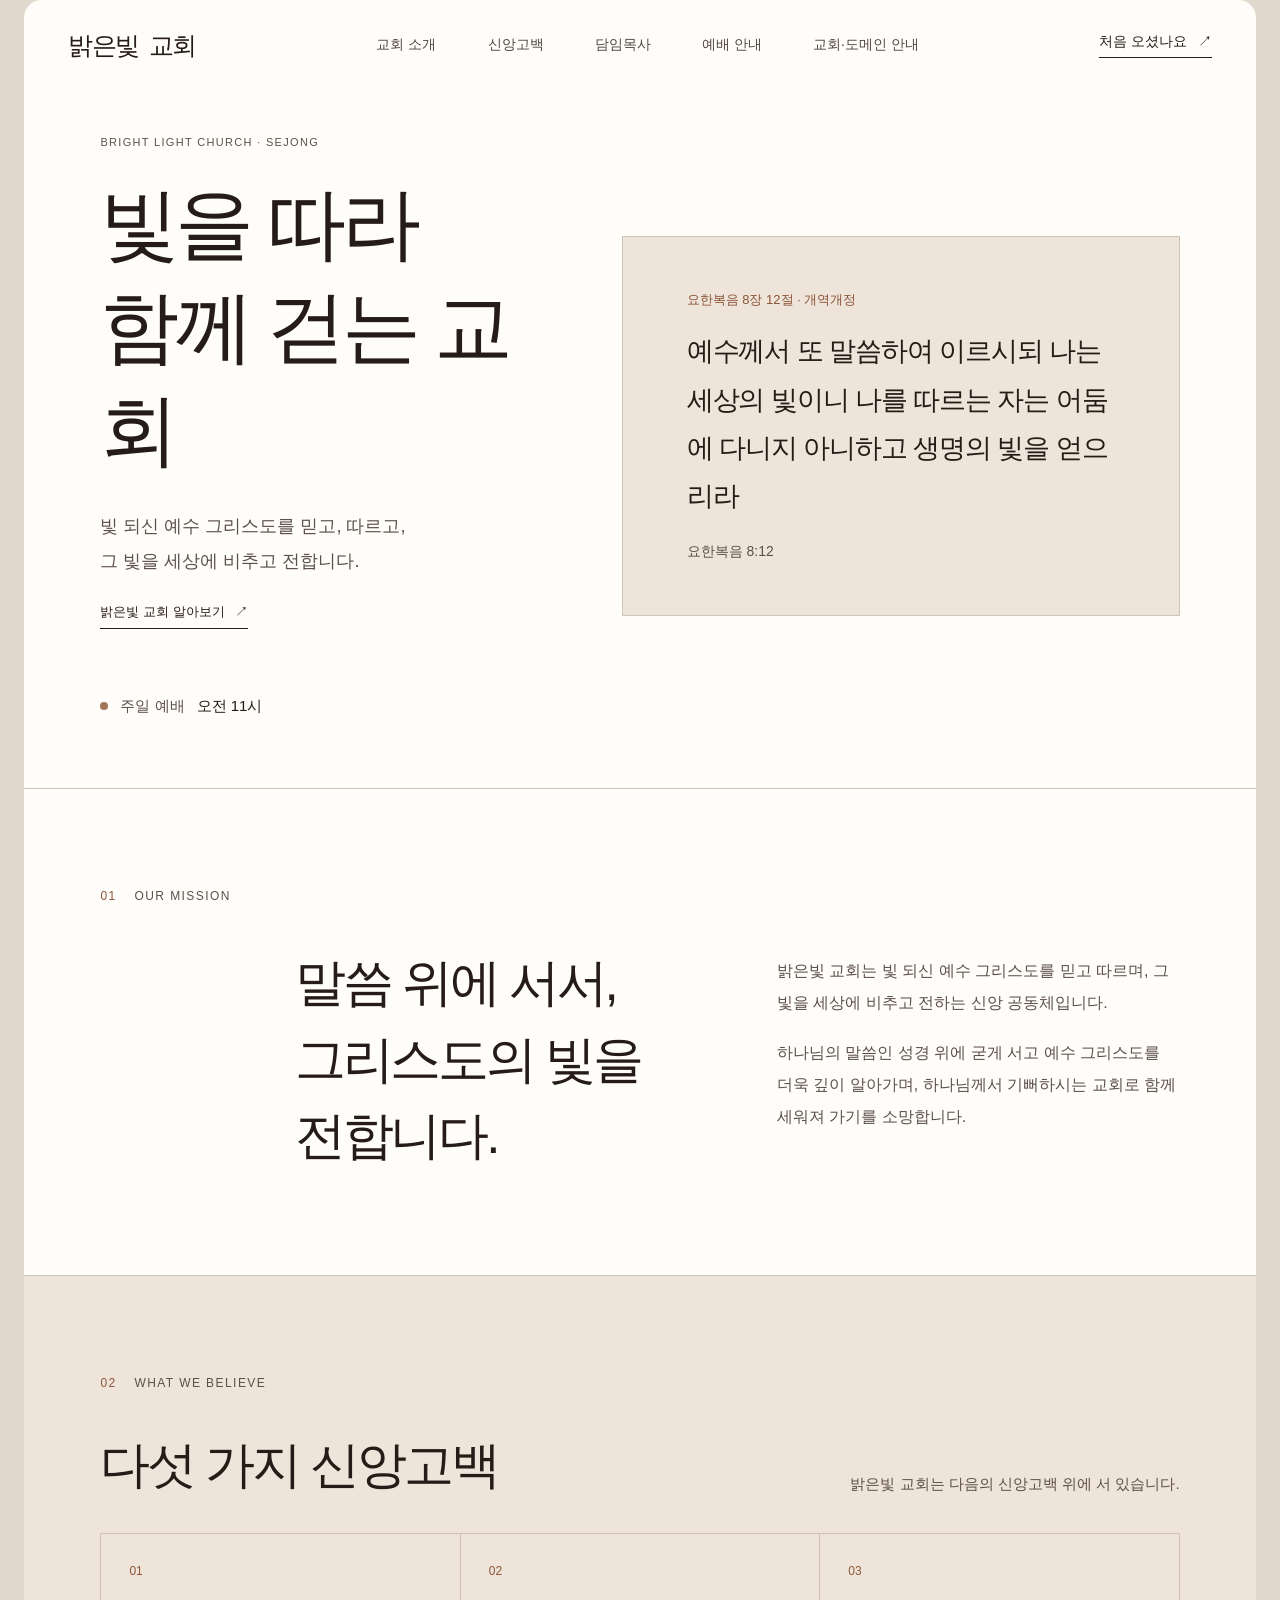
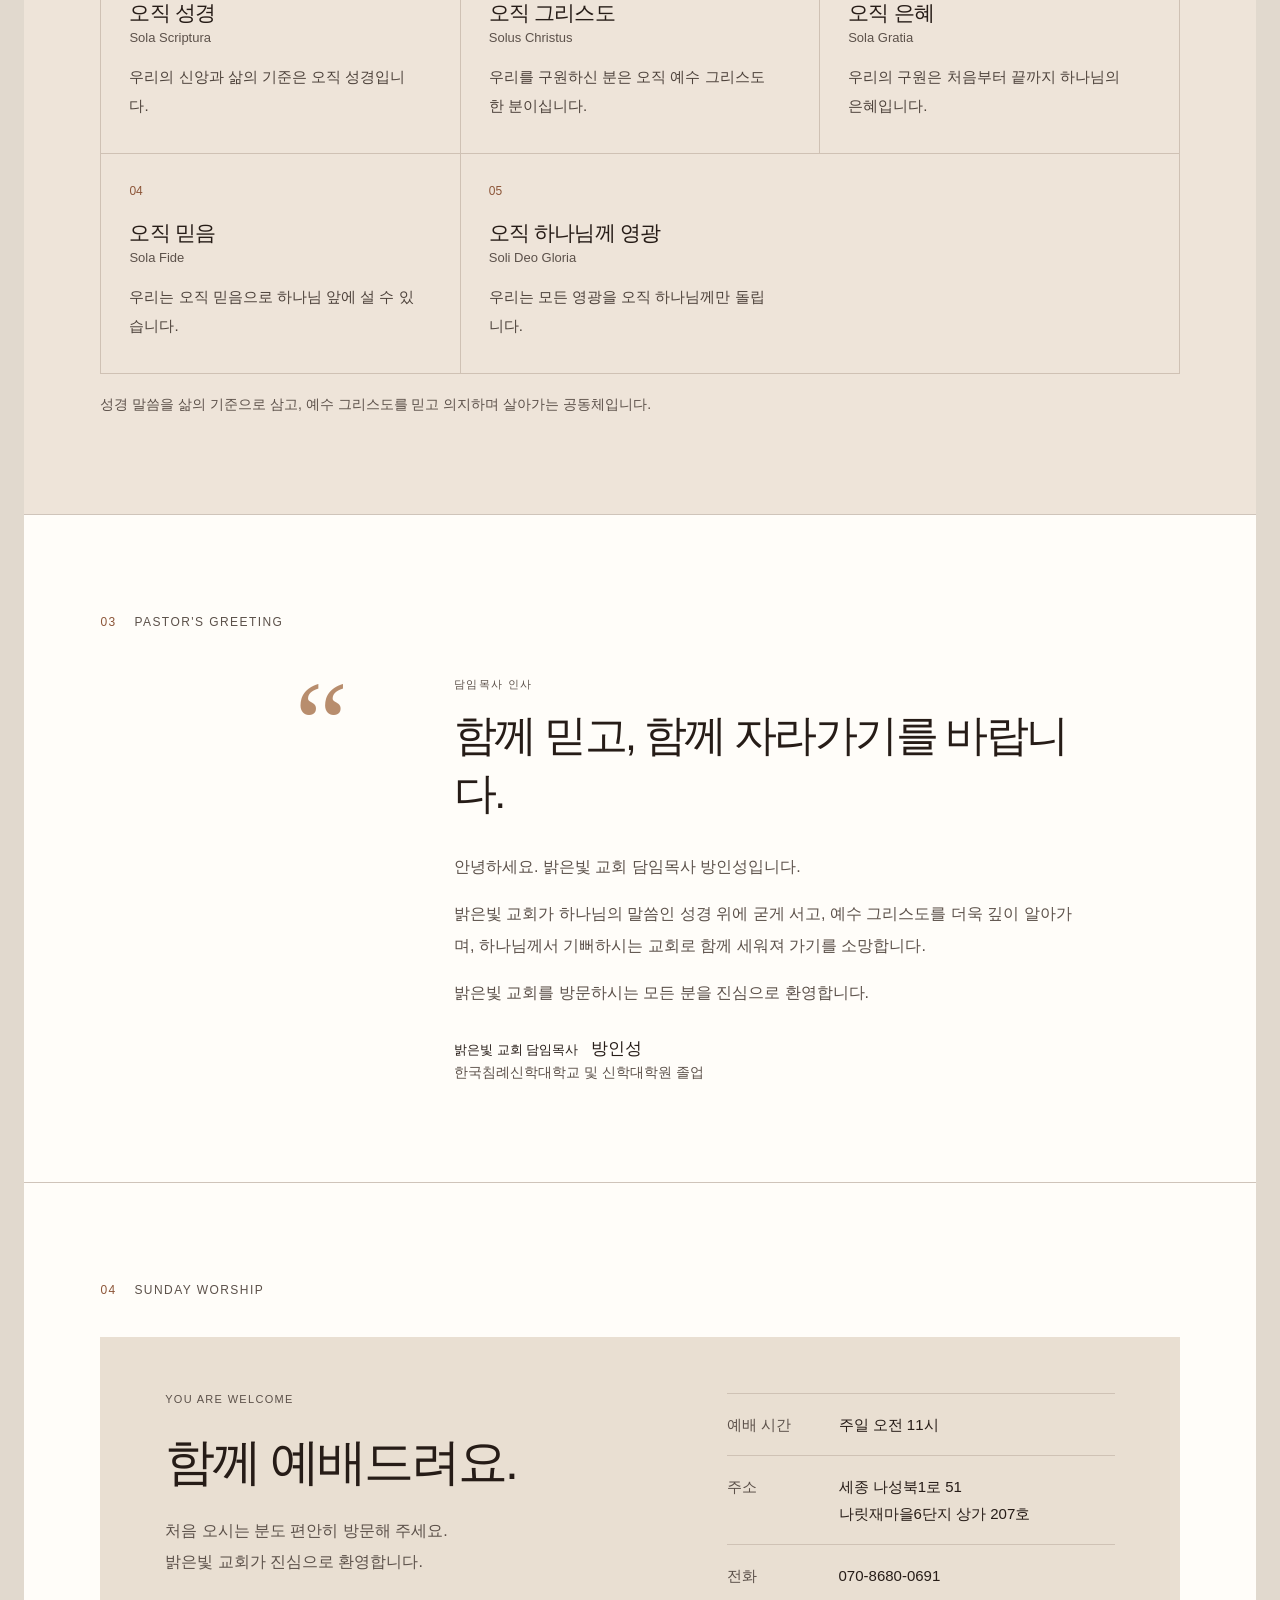
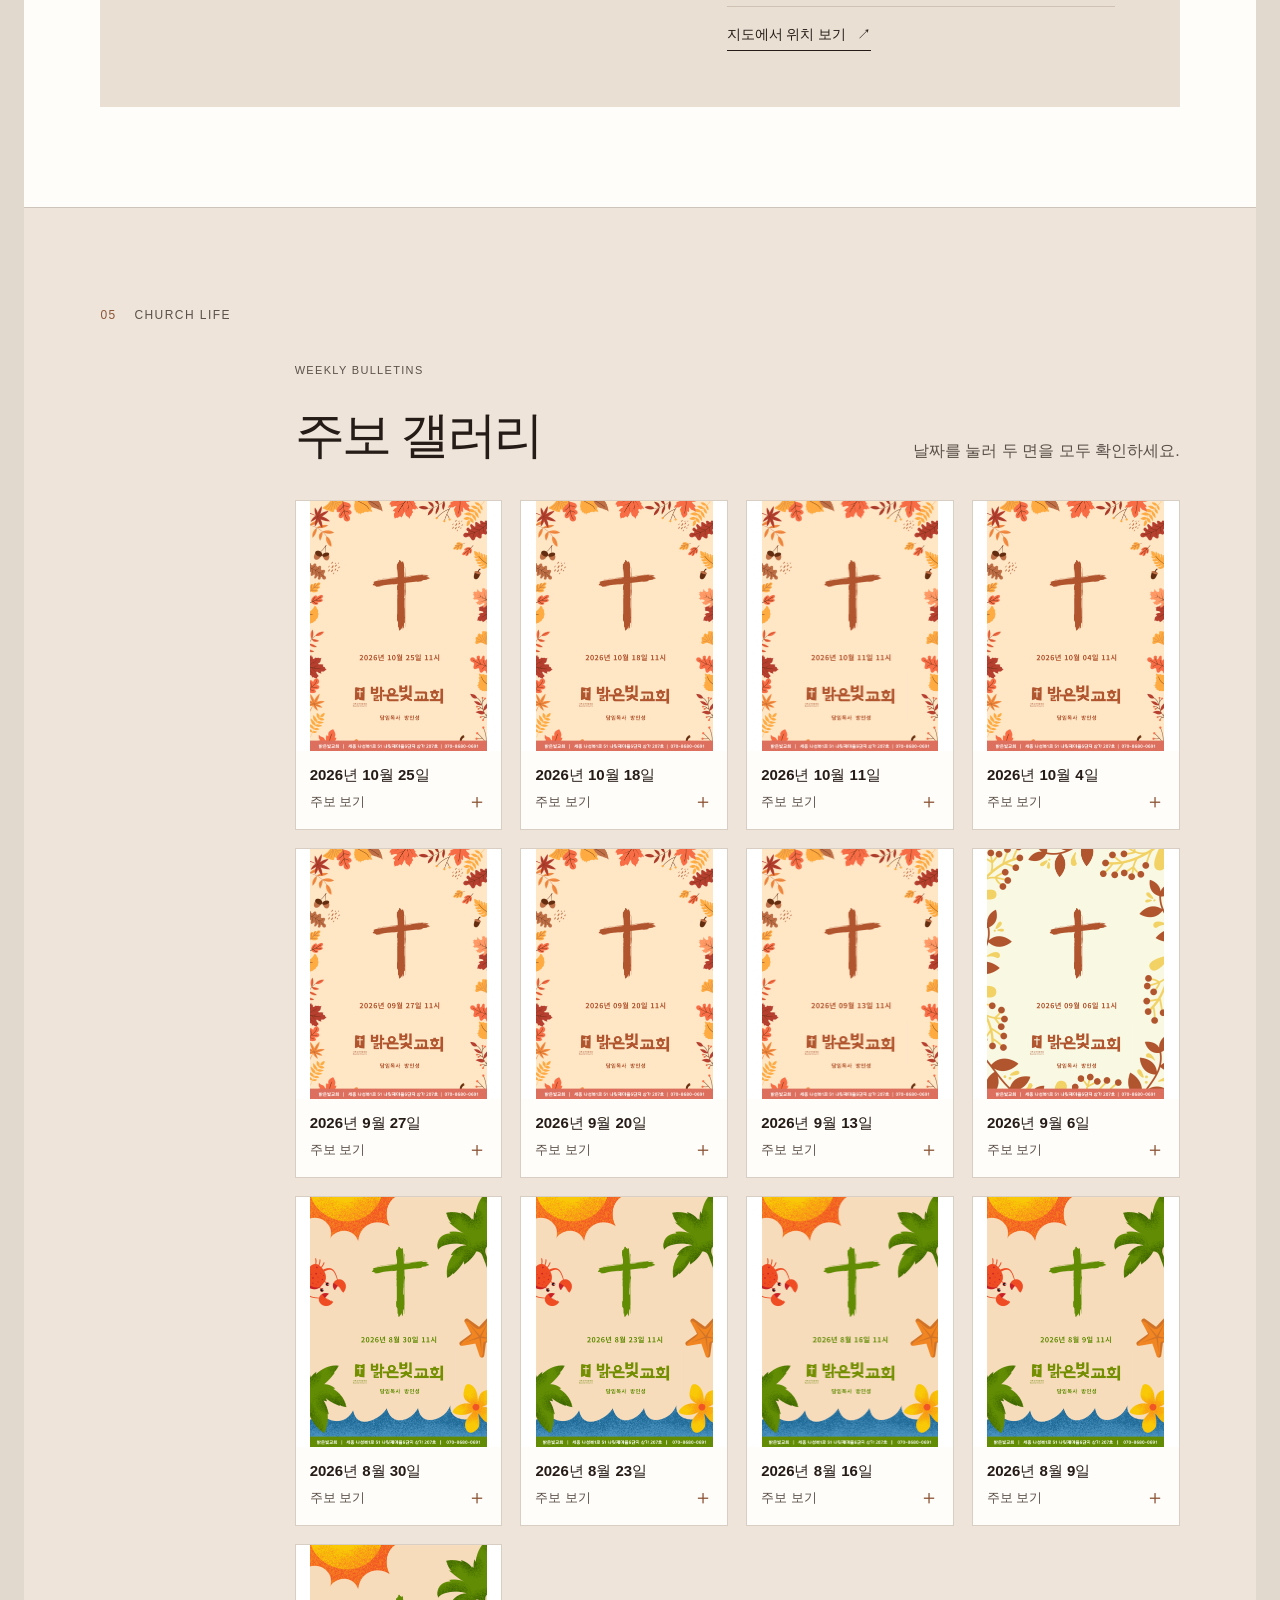
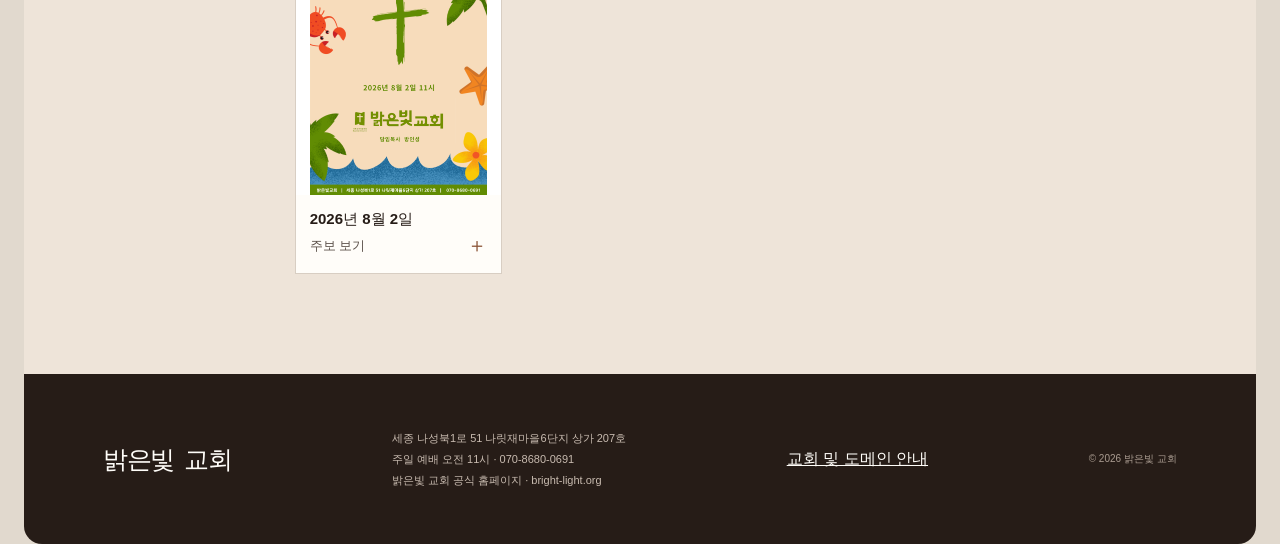
==== commit adc2fc5a: "Use spaced church name and sticky navigation" ====
--- a/index.html
+++ b/index.html
@@ -4,18 +4,19 @@
     <meta charset="utf-8">
     <meta name="viewport" content="width=device-width, initial-scale=1">
     <meta name="theme-color" content="#f2e9df">
-    <meta name="description" content="빛 되신 예수 그리스도를 믿고 따르며, 그 빛을 세상에 전하는 밝은빛교회입니다. 세종에서 주일 오전 11시에 예배합니다.">
-    <title>밝은빛교회 | 세종</title>
+    <meta name="description" content="빛 되신 예수 그리스도를 믿고 따르며, 그 빛을 세상에 전하는 밝은빛 교회입니다. 세종에서 주일 오전 11시에 예배합니다.">
+    <title>밝은빛 교회 | 세종</title>
     <link rel="stylesheet" href="styles.css">
   </head>
   <body>
     <header class="site-header">
-      <a class="wordmark" href="#home" aria-label="밝은빛교회 홈">밝은빛<span>교회</span></a>
+      <a class="wordmark" href="#home" aria-label="밝은빛 교회 홈">밝은빛 <span>교회</span></a>
       <nav aria-label="주요 메뉴">
         <a href="#about">교회 소개</a>
         <a href="#belief">신앙고백</a>
         <a href="#pastor">담임목사</a>
         <a href="#visit">예배 안내</a>
+        <a href="organization/">교회·도메인 안내</a>
       </nav>
       <a class="header-visit" href="#visit">처음 오셨나요 <span aria-hidden="true">↗</span></a>
     </header>
@@ -26,7 +27,7 @@
           <p class="eyebrow">BRIGHT LIGHT CHURCH · SEJONG</p>
           <h1 id="hero-title">빛을 따라<br>함께 걷는 교회</h1>
           <p class="hero-lede">빛 되신 예수 그리스도를 믿고, 따르고,<br class="desktop-break"> 그 빛을 세상에 비추고 전합니다.</p>
-          <a class="text-link" href="#about">밝은빛교회 알아보기 <span aria-hidden="true">↗</span></a>
+          <a class="text-link" href="#about">밝은빛 교회 알아보기 <span aria-hidden="true">↗</span></a>
           <div class="service-note"><span class="service-dot"></span><span>주일 예배</span><strong>오전 11시</strong></div>
         </div>
         <aside class="hero-scripture" aria-label="요한복음 8장 12절 개역개정">
@@ -41,7 +42,7 @@
         <div class="intro-content">
           <h2 id="about-title">말씀 위에 서서,<br>그리스도의 빛을 전합니다.</h2>
           <div class="intro-body">
-            <p>밝은빛교회는 빛 되신 예수 그리스도를 믿고 따르며, 그 빛을 세상에 비추고 전하는 신앙 공동체입니다.</p>
+            <p>밝은빛 교회는 빛 되신 예수 그리스도를 믿고 따르며, 그 빛을 세상에 비추고 전하는 신앙 공동체입니다.</p>
             <p>하나님의 말씀인 성경 위에 굳게 서고 예수 그리스도를 더욱 깊이 알아가며, 하나님께서 기뻐하시는 교회로 함께 세워져 가기를 소망합니다.</p>
           </div>
         </div>
@@ -51,7 +52,7 @@
         <div class="section-label"><span>02</span> WHAT WE BELIEVE</div>
         <div class="belief-heading">
           <h2 id="belief-title">다섯 가지 신앙고백</h2>
-          <p>밝은빛교회는 다음의 신앙고백 위에 서 있습니다.</p>
+          <p>밝은빛 교회는 다음의 신앙고백 위에 서 있습니다.</p>
         </div>
         <div class="belief-grid">
           <article class="belief-card"><span>01</span><h3>오직 성경</h3><p class="latin">Sola Scriptura</p><p>우리의 신앙과 삶의 기준은 오직 성경입니다.</p></article>
@@ -71,11 +72,11 @@
             <p class="eyebrow">담임목사 인사</p>
             <h2 id="pastor-title">함께 믿고, 함께 자라가기를 바랍니다.</h2>
             <div class="pastor-letter">
-              <p>안녕하세요. 밝은빛교회 담임목사 방인성입니다.</p>
-              <p>밝은빛교회가 하나님의 말씀인 성경 위에 굳게 서고, 예수 그리스도를 더욱 깊이 알아가며, 하나님께서 기뻐하시는 교회로 함께 세워져 가기를 소망합니다.</p>
-              <p>밝은빛교회를 방문하시는 모든 분을 진심으로 환영합니다.</p>
+              <p>안녕하세요. 밝은빛 교회 담임목사 방인성입니다.</p>
+              <p>밝은빛 교회가 하나님의 말씀인 성경 위에 굳게 서고, 예수 그리스도를 더욱 깊이 알아가며, 하나님께서 기뻐하시는 교회로 함께 세워져 가기를 소망합니다.</p>
+              <p>밝은빛 교회를 방문하시는 모든 분을 진심으로 환영합니다.</p>
             </div>
-            <p class="signature">밝은빛교회 담임목사 <strong>방인성</strong></p>
+            <p class="signature">밝은빛 교회 담임목사 <strong>방인성</strong></p>
             <p class="education">한국침례신학대학교 및 신학대학원 졸업</p>
           </div>
         </div>
@@ -87,7 +88,7 @@
           <div class="visit-main">
             <p class="eyebrow">YOU ARE WELCOME</p>
             <h2 id="visit-title">함께 예배드려요.</h2>
-            <p>처음 오시는 분도 편안히 방문해 주세요.<br>밝은빛교회가 진심으로 환영합니다.</p>
+            <p>처음 오시는 분도 편안히 방문해 주세요.<br>밝은빛 교회가 진심으로 환영합니다.</p>
           </div>
           <div class="visit-details">
             <div><span>예배 시간</span><strong>주일 오전 11시</strong></div>
@@ -214,10 +215,10 @@
     </main>
 
     <footer class="site-footer">
-      <a class="wordmark" href="#home">밝은빛<span>교회</span></a>
-      <p>세종 나성북1로 51 나릿재마을6단지 상가 207호<br>주일 예배 오전 11시 · 070-8680-0691<br>밝은빛교회 공식 홈페이지 · bright-light.org</p>
+      <a class="wordmark" href="#home">밝은빛 <span>교회</span></a>
+      <p>세종 나성북1로 51 나릿재마을6단지 상가 207호<br>주일 예배 오전 11시 · 070-8680-0691<br>밝은빛 교회 공식 홈페이지 · bright-light.org</p>
       <a class="organization-link" href="organization/">교회 및 도메인 안내</a>
-      <span class="copyright">© 2026 밝은빛교회</span>
+      <span class="copyright">© 2026 밝은빛 교회</span>
     </footer>
   </body>
 </html>
--- a/styles.css
+++ b/styles.css
@@ -16,7 +16,7 @@
 body { margin: 0; background: #e1d9ce; color: var(--ink); font-size: 16px; }
 a { color: inherit; }
 .site-header, main, .site-footer { width: min(1480px, calc(100% - 48px)); margin-inline: auto; }
-.site-header { min-height: 90px; display: flex; align-items: center; justify-content: space-between; gap: 24px; padding: 0 44px; background: var(--cream); border-radius: 18px 18px 0 0; }
+.site-header { position: sticky; top: 0; z-index: 10; min-height: 90px; display: flex; align-items: center; justify-content: space-between; gap: 24px; padding: 0 44px; background: var(--cream); border-radius: 18px 18px 0 0; }
 .wordmark { color: var(--ink); font-size: 25px; font-weight: 700; letter-spacing: -.06em; text-decoration: none; white-space: nowrap; }
 .wordmark span { font-weight: 300; margin-left: 5px; }
 nav { display: flex; gap: clamp(22px, 4vw, 58px); }
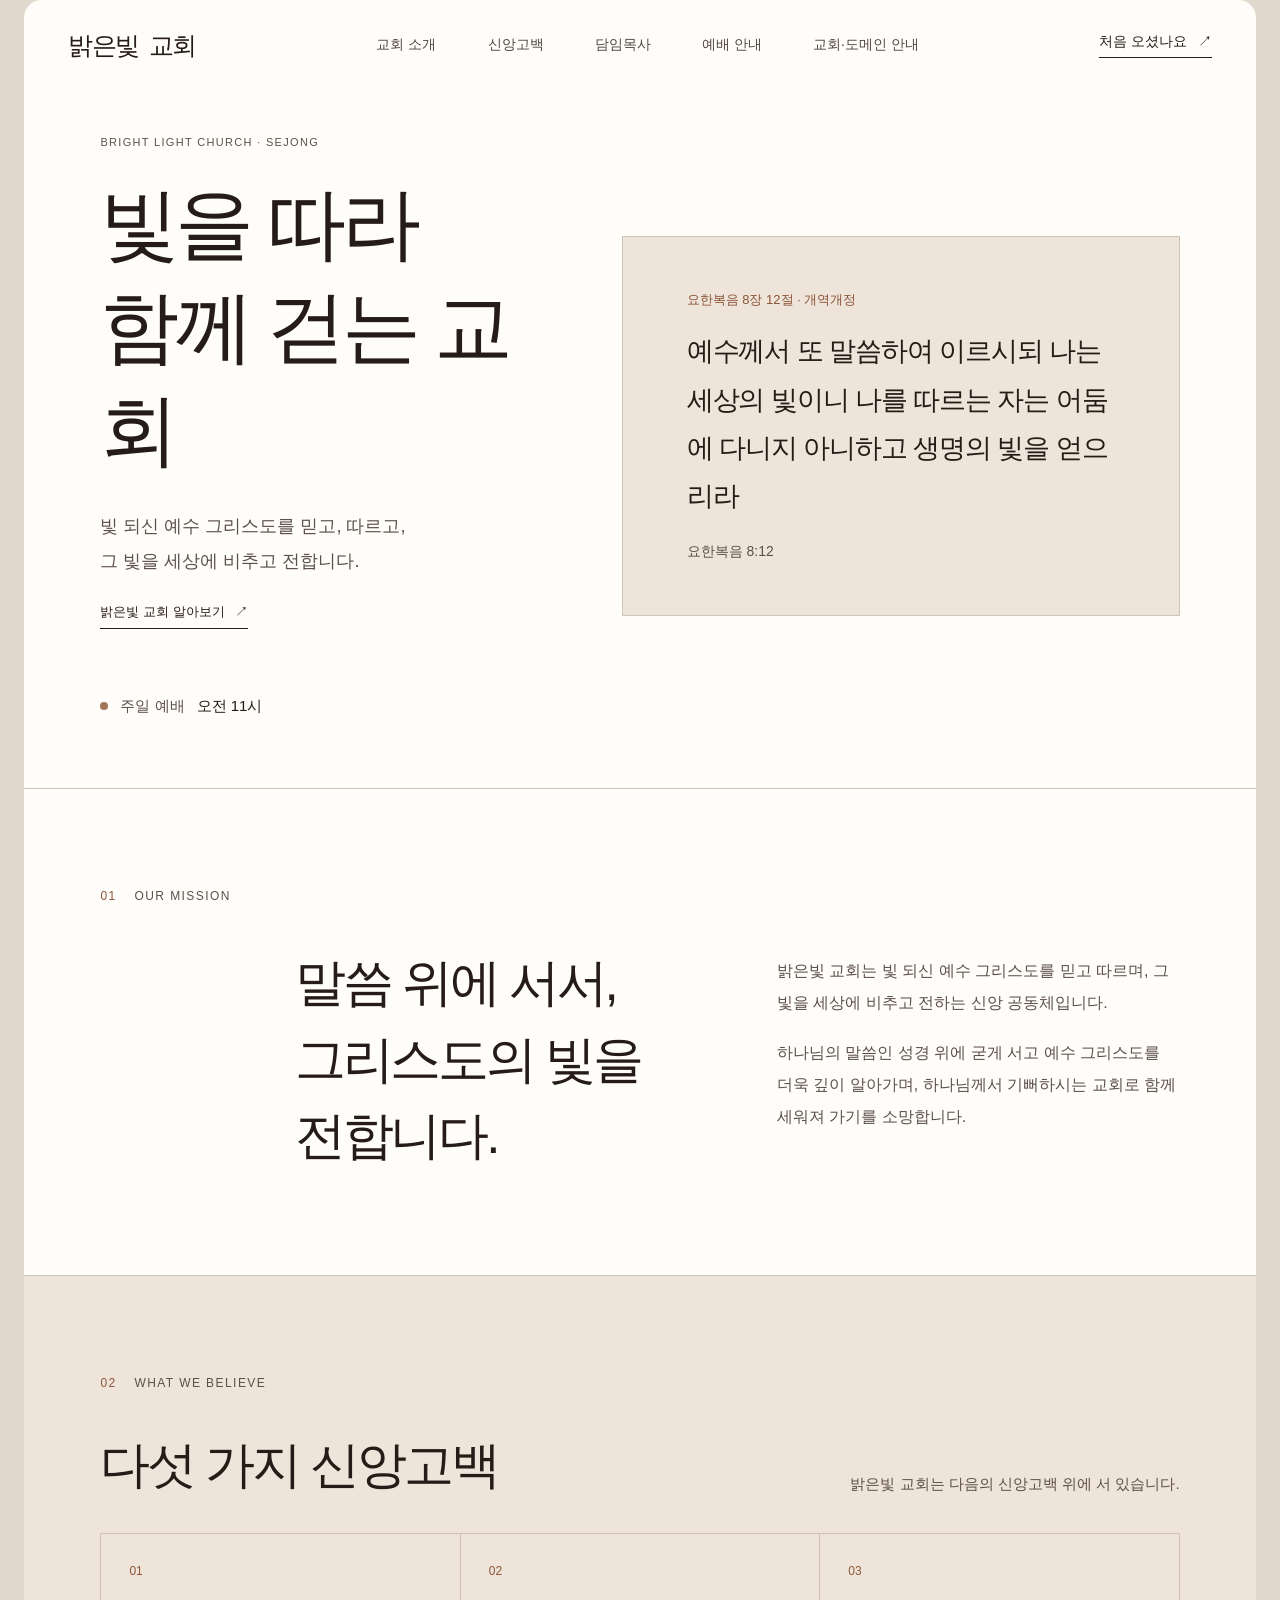
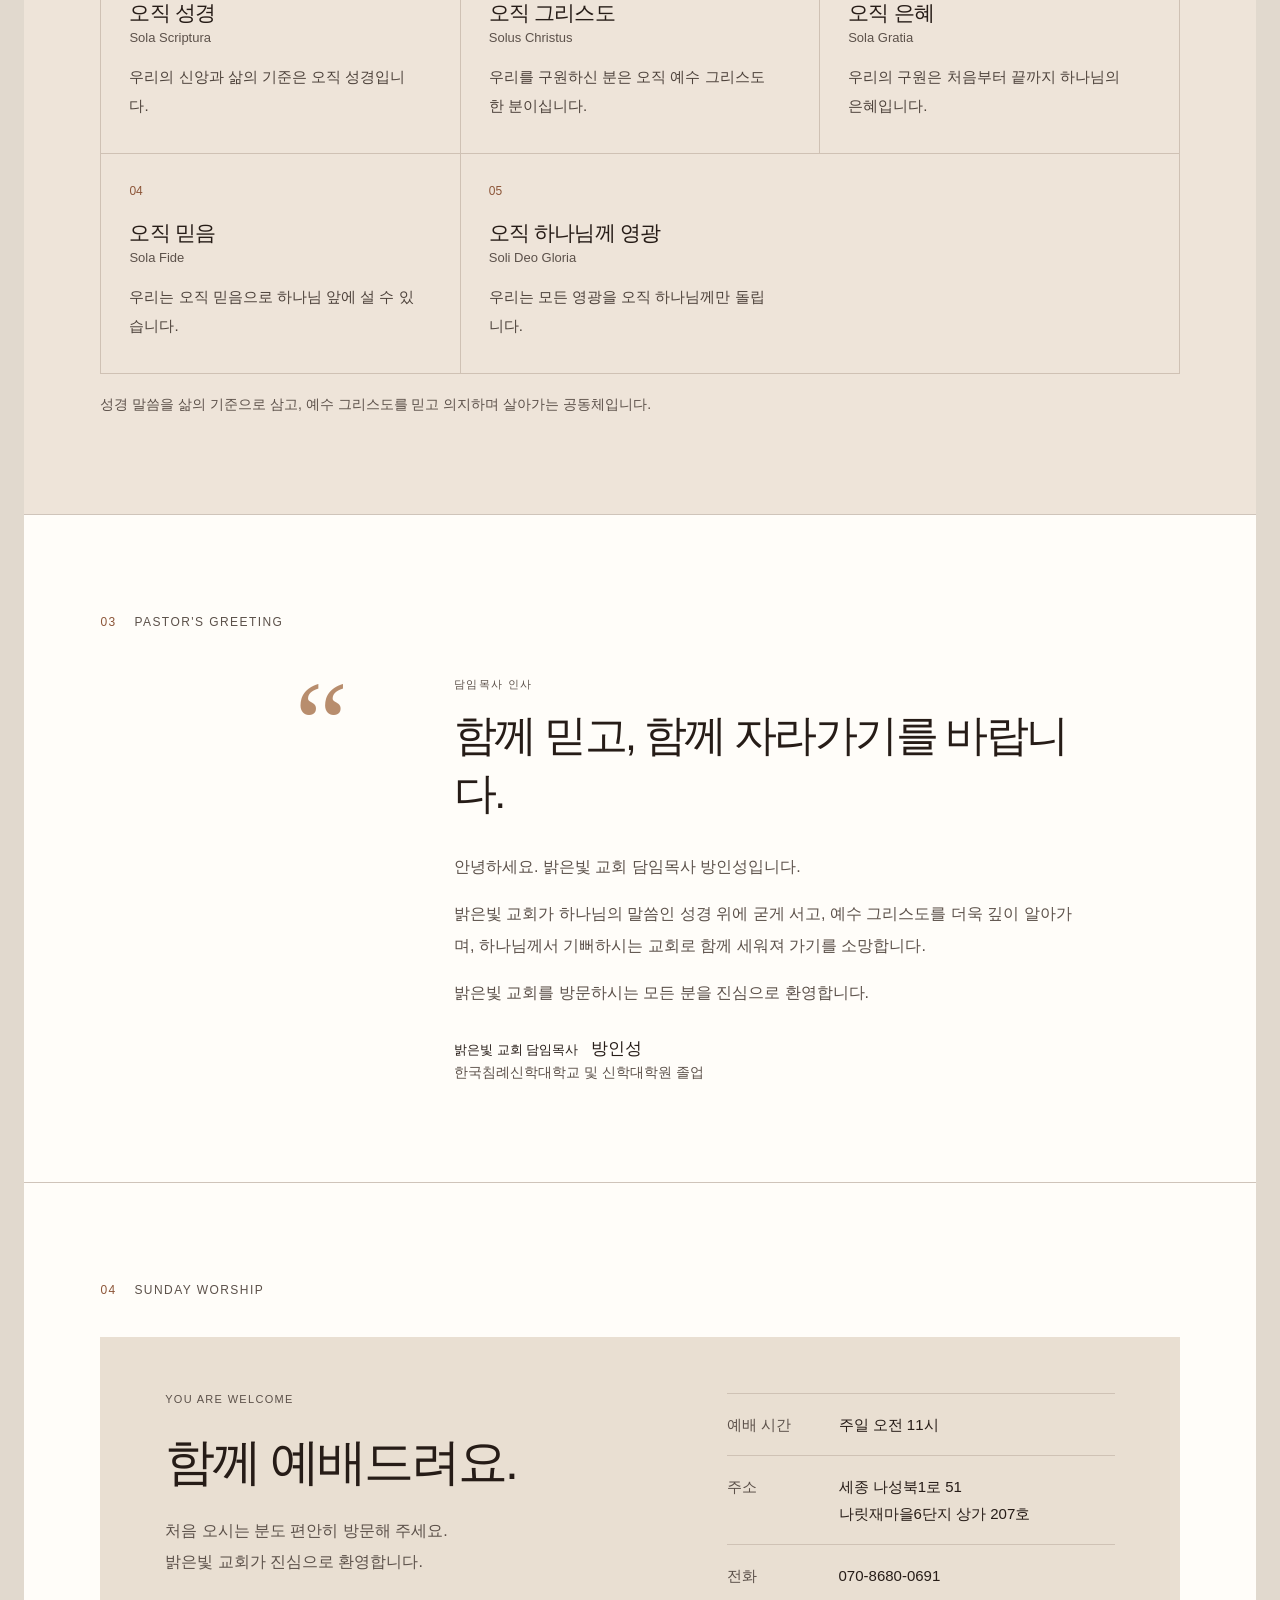
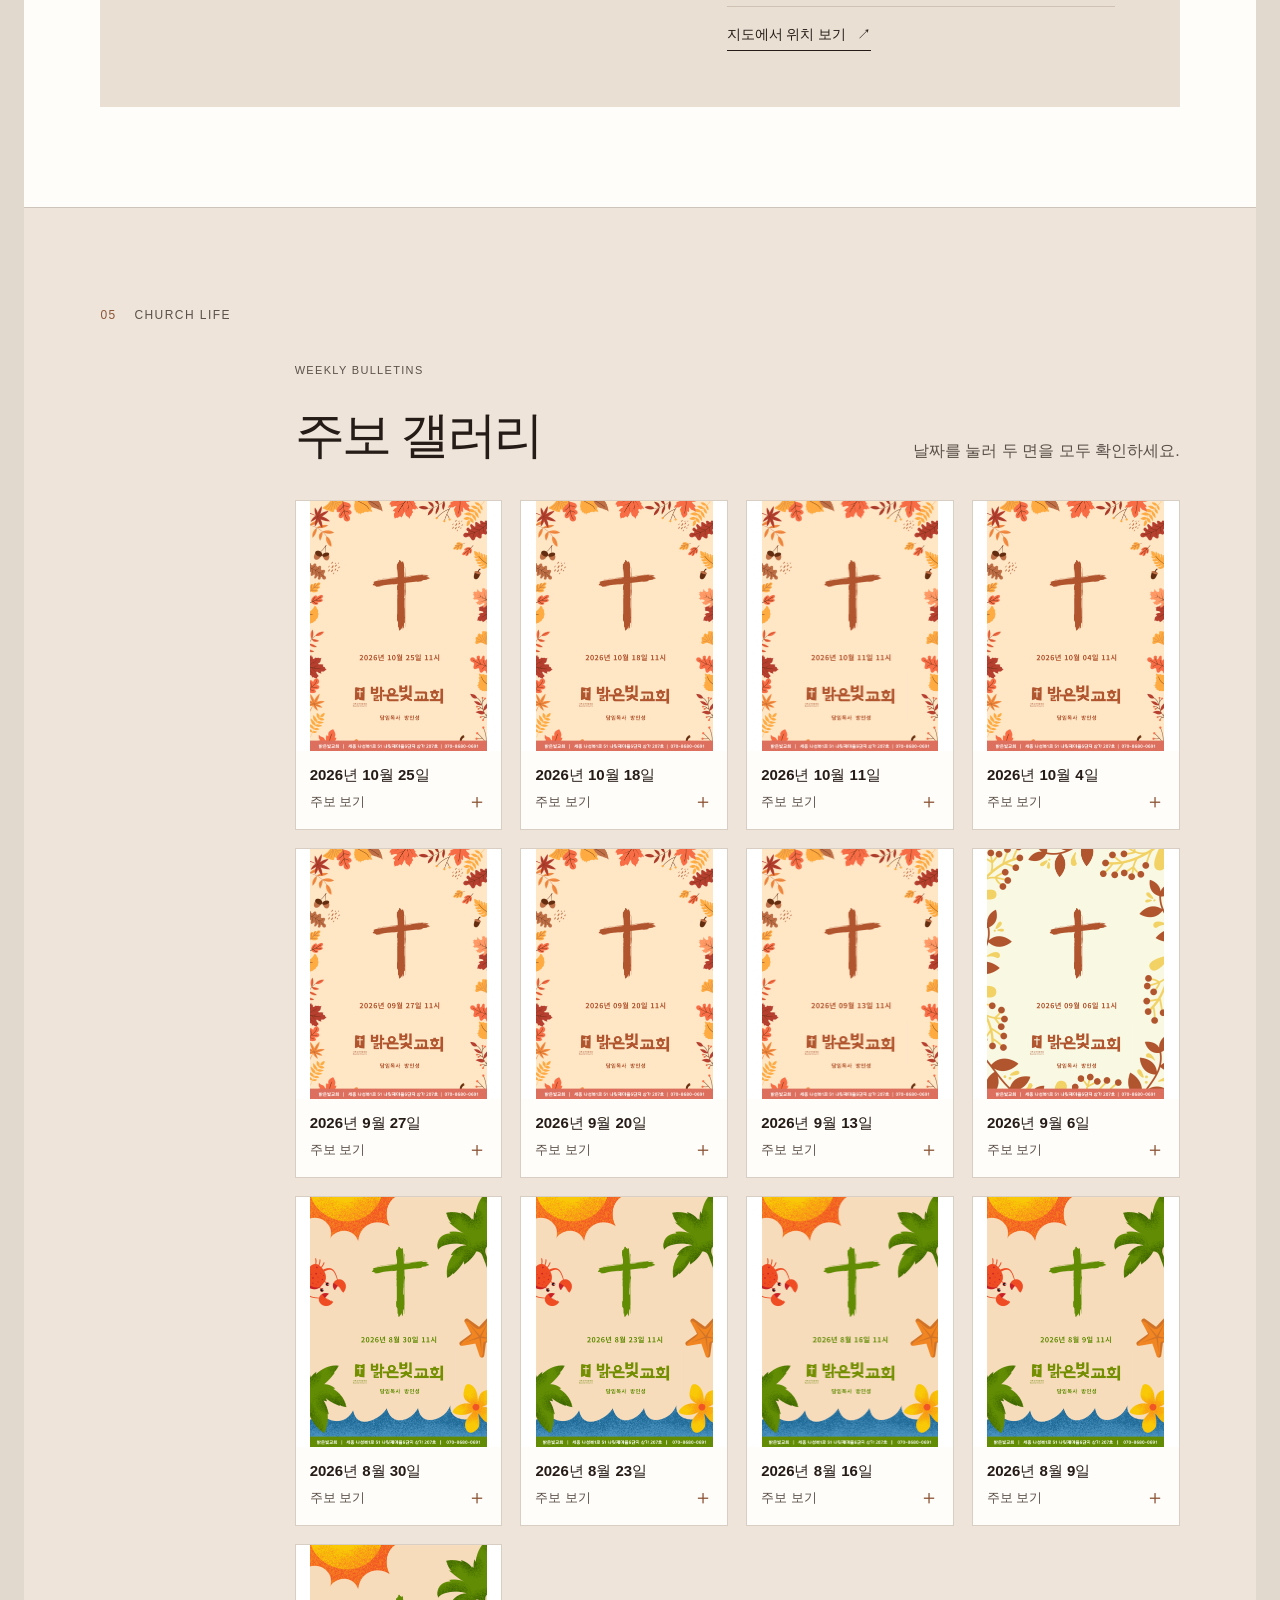
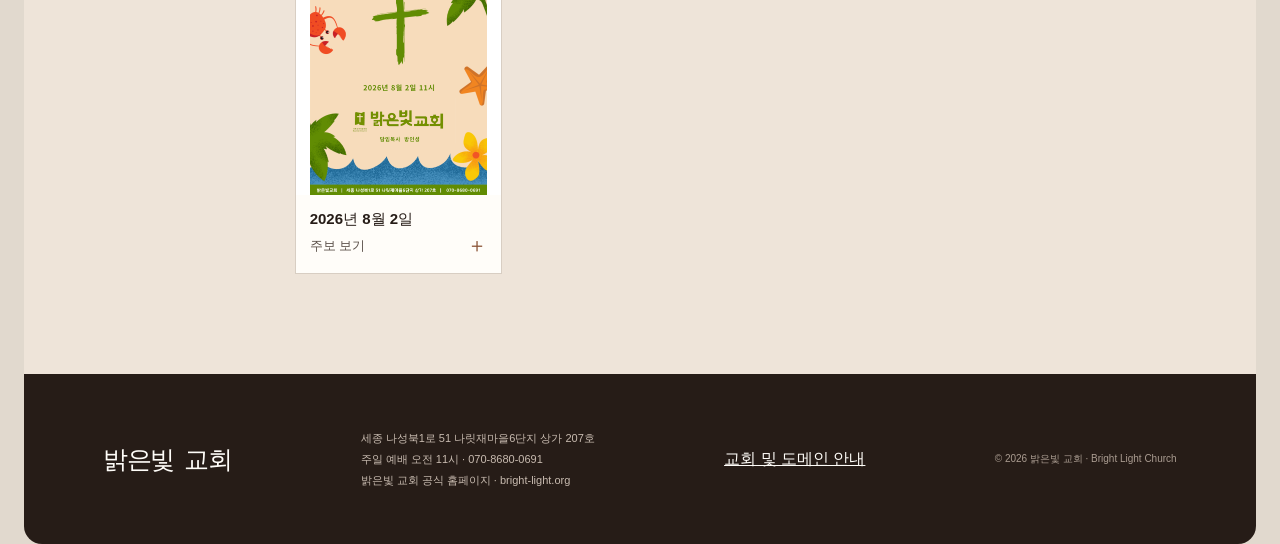
==== commit 6f6caa89: "Add bilingual church copyright" ====
--- a/index.html
+++ b/index.html
@@ -218,7 +218,7 @@
       <a class="wordmark" href="#home">밝은빛 <span>교회</span></a>
       <p>세종 나성북1로 51 나릿재마을6단지 상가 207호<br>주일 예배 오전 11시 · 070-8680-0691<br>밝은빛 교회 공식 홈페이지 · bright-light.org</p>
       <a class="organization-link" href="organization/">교회 및 도메인 안내</a>
-      <span class="copyright">© 2026 밝은빛 교회</span>
+      <span class="copyright">© 2026 밝은빛 교회 · Bright Light Church</span>
     </footer>
   </body>
 </html>
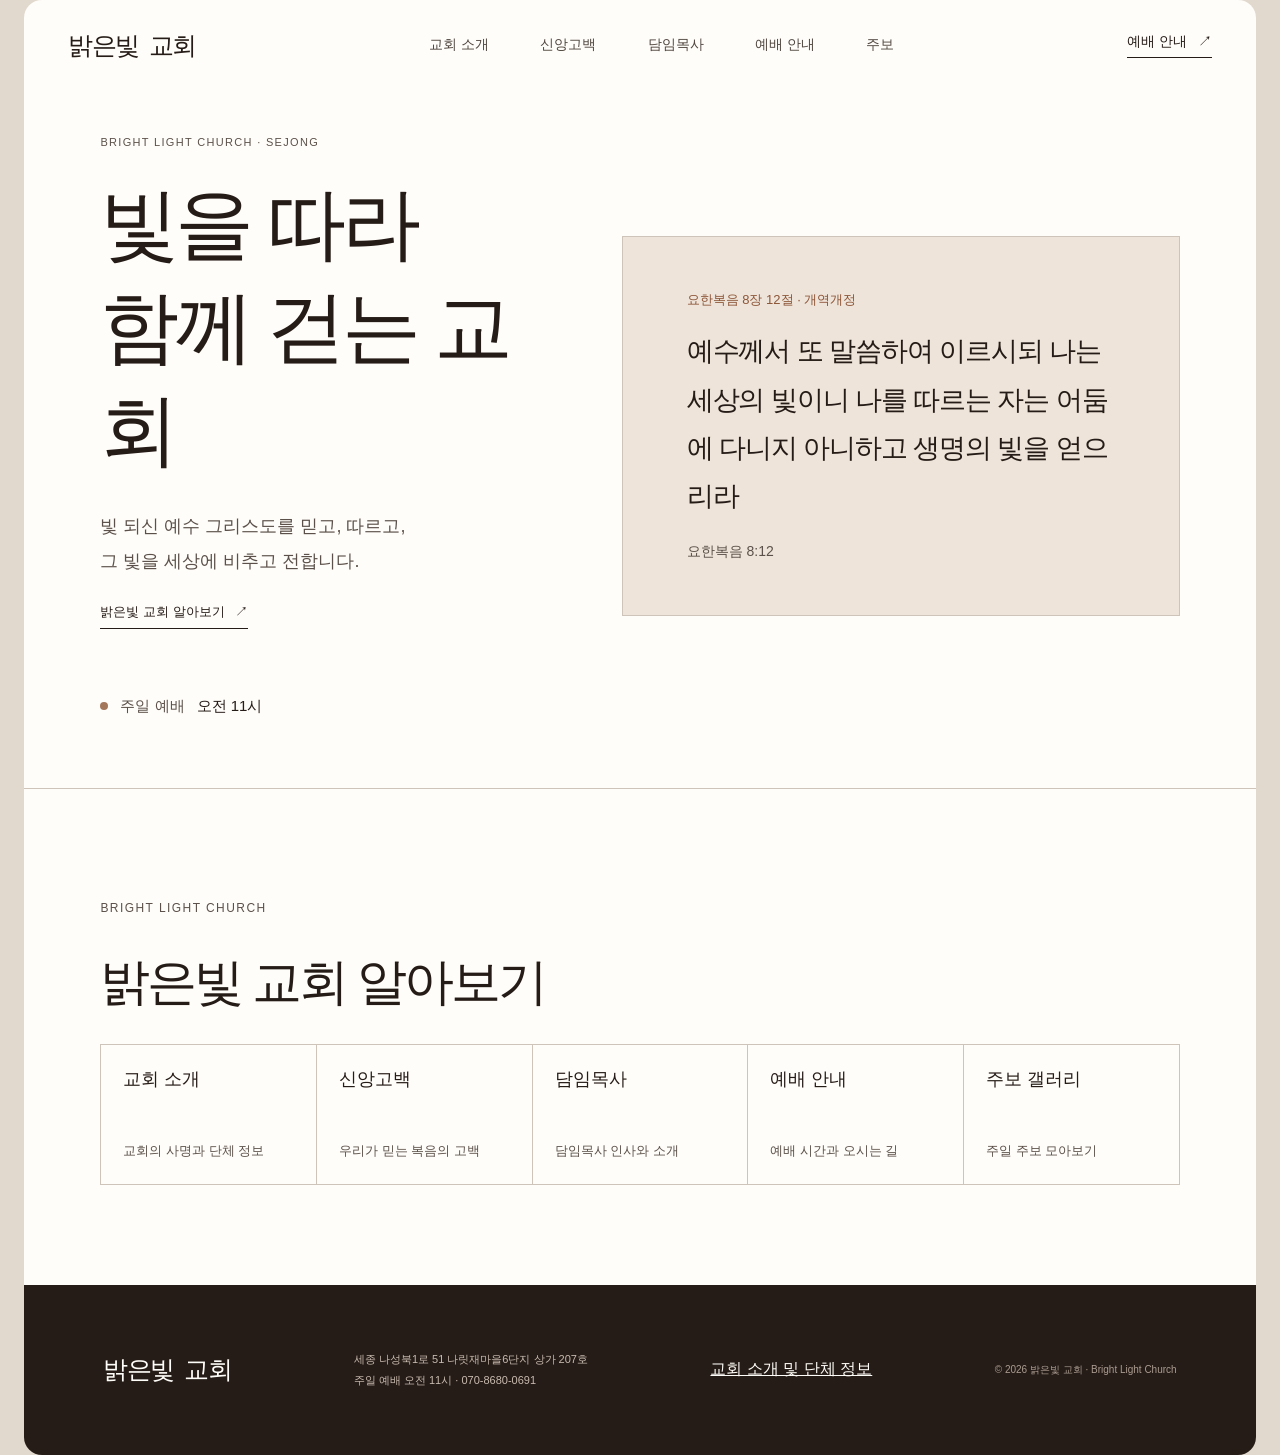
==== commit d745045b: "Split church website into separate pages" ====
--- a/index.html
+++ b/index.html
@@ -4,30 +4,29 @@
     <meta charset="utf-8">
     <meta name="viewport" content="width=device-width, initial-scale=1">
     <meta name="theme-color" content="#f2e9df">
-    <meta name="description" content="빛 되신 예수 그리스도를 믿고 따르며, 그 빛을 세상에 전하는 밝은빛 교회입니다. 세종에서 주일 오전 11시에 예배합니다.">
-    <title>밝은빛 교회 | 세종</title>
+    <meta name="description" content="빛 되신 예수 그리스도를 믿고 따르며 그 빛을 세상에 전하는 밝은빛 교회입니다. 세종에서 주일 오전 11시에 예배합니다.">
+    <title>세종 | 밝은빛 교회</title>
     <link rel="stylesheet" href="styles.css">
   </head>
   <body>
     <header class="site-header">
-      <a class="wordmark" href="#home" aria-label="밝은빛 교회 홈">밝은빛 <span>교회</span></a>
+      <a class="wordmark" href="" aria-label="밝은빛 교회 홈">밝은빛 <span>교회</span></a>
       <nav aria-label="주요 메뉴">
-        <a href="#about">교회 소개</a>
-        <a href="#belief">신앙고백</a>
-        <a href="#pastor">담임목사</a>
-        <a href="#visit">예배 안내</a>
-        <a href="organization/">교회·도메인 안내</a>
+        <a href="about/">교회 소개</a>
+        <a href="belief/">신앙고백</a>
+        <a href="pastor/">담임목사</a>
+        <a href="visit/">예배 안내</a>
+        <a href="bulletins/">주보</a>
       </nav>
-      <a class="header-visit" href="#visit">처음 오셨나요 <span aria-hidden="true">↗</span></a>
+      <a class="header-visit" href="visit/">예배 안내 <span aria-hidden="true">↗</span></a>
     </header>
-
     <main>
-      <section class="hero" id="home" aria-labelledby="hero-title">
+<section class="hero" id="home" aria-labelledby="hero-title">
         <div class="hero-copy">
           <p class="eyebrow">BRIGHT LIGHT CHURCH · SEJONG</p>
           <h1 id="hero-title">빛을 따라<br>함께 걷는 교회</h1>
           <p class="hero-lede">빛 되신 예수 그리스도를 믿고, 따르고,<br class="desktop-break"> 그 빛을 세상에 비추고 전합니다.</p>
-          <a class="text-link" href="#about">밝은빛 교회 알아보기 <span aria-hidden="true">↗</span></a>
+          <a class="text-link" href="about/">밝은빛 교회 알아보기 <span aria-hidden="true">↗</span></a>
           <div class="service-note"><span class="service-dot"></span><span>주일 예배</span><strong>오전 11시</strong></div>
         </div>
         <aside class="hero-scripture" aria-label="요한복음 8장 12절 개역개정">
@@ -36,188 +35,22 @@
           <span>요한복음 8:12</span>
         </aside>
       </section>
-
-      <section class="intro section-wrap" id="about" aria-labelledby="about-title">
-        <div class="section-label"><span>01</span> OUR MISSION</div>
-        <div class="intro-content">
-          <h2 id="about-title">말씀 위에 서서,<br>그리스도의 빛을 전합니다.</h2>
-          <div class="intro-body">
-            <p>밝은빛 교회는 빛 되신 예수 그리스도를 믿고 따르며, 그 빛을 세상에 비추고 전하는 신앙 공동체입니다.</p>
-            <p>하나님의 말씀인 성경 위에 굳게 서고 예수 그리스도를 더욱 깊이 알아가며, 하나님께서 기뻐하시는 교회로 함께 세워져 가기를 소망합니다.</p>
-          </div>
-        </div>
-      </section>
-
-      <section class="belief section-wrap" id="belief" aria-labelledby="belief-title">
-        <div class="section-label"><span>02</span> WHAT WE BELIEVE</div>
-        <div class="belief-heading">
-          <h2 id="belief-title">다섯 가지 신앙고백</h2>
-          <p>밝은빛 교회는 다음의 신앙고백 위에 서 있습니다.</p>
-        </div>
-        <div class="belief-grid">
-          <article class="belief-card"><span>01</span><h3>오직 성경</h3><p class="latin">Sola Scriptura</p><p>우리의 신앙과 삶의 기준은 오직 성경입니다.</p></article>
-          <article class="belief-card"><span>02</span><h3>오직 그리스도</h3><p class="latin">Solus Christus</p><p>우리를 구원하신 분은 오직 예수 그리스도 한 분이십니다.</p></article>
-          <article class="belief-card"><span>03</span><h3>오직 은혜</h3><p class="latin">Sola Gratia</p><p>우리의 구원은 처음부터 끝까지 하나님의 은혜입니다.</p></article>
-          <article class="belief-card"><span>04</span><h3>오직 믿음</h3><p class="latin">Sola Fide</p><p>우리는 오직 믿음으로 하나님 앞에 설 수 있습니다.</p></article>
-          <article class="belief-card belief-card-last"><span>05</span><h3>오직 하나님께 영광</h3><p class="latin">Soli Deo Gloria</p><p>우리는 모든 영광을 오직 하나님께만 돌립니다.</p></article>
-        </div>
-        <p class="belief-footnote">성경 말씀을 삶의 기준으로 삼고, 예수 그리스도를 믿고 의지하며 살아가는 공동체입니다.</p>
-      </section>
-
-      <section class="pastor section-wrap" id="pastor" aria-labelledby="pastor-title">
-        <div class="section-label"><span>03</span> PASTOR'S GREETING</div>
-        <div class="pastor-content">
-          <div class="pastor-mark" aria-hidden="true">“</div>
-          <div>
-            <p class="eyebrow">담임목사 인사</p>
-            <h2 id="pastor-title">함께 믿고, 함께 자라가기를 바랍니다.</h2>
-            <div class="pastor-letter">
-              <p>안녕하세요. 밝은빛 교회 담임목사 방인성입니다.</p>
-              <p>밝은빛 교회가 하나님의 말씀인 성경 위에 굳게 서고, 예수 그리스도를 더욱 깊이 알아가며, 하나님께서 기뻐하시는 교회로 함께 세워져 가기를 소망합니다.</p>
-              <p>밝은빛 교회를 방문하시는 모든 분을 진심으로 환영합니다.</p>
-            </div>
-            <p class="signature">밝은빛 교회 담임목사 <strong>방인성</strong></p>
-            <p class="education">한국침례신학대학교 및 신학대학원 졸업</p>
-          </div>
-        </div>
-      </section>
-
-      <section class="visit section-wrap" id="visit" aria-labelledby="visit-title">
-        <div class="section-label"><span>04</span> SUNDAY WORSHIP</div>
-        <div class="visit-panel">
-          <div class="visit-main">
-            <p class="eyebrow">YOU ARE WELCOME</p>
-            <h2 id="visit-title">함께 예배드려요.</h2>
-            <p>처음 오시는 분도 편안히 방문해 주세요.<br>밝은빛 교회가 진심으로 환영합니다.</p>
-          </div>
-          <div class="visit-details">
-            <div><span>예배 시간</span><strong>주일 오전 11시</strong></div>
-            <div><span>주소</span><strong>세종 나성북1로 51<br>나릿재마을6단지 상가 207호</strong></div>
-            <div><span>전화</span><a href="tel:07086800691">070-8680-0691</a></div>
-            <a class="map-link" href="https://maps.google.com/?q=%EC%84%B8%EC%A2%85%20%EB%82%98%EC%84%B1%EB%B6%811%EB%A1%9C%2051%20%EB%82%98%EB%A6%BF%EC%9E%AC%EB%A7%88%EC%9D%846%EB%8B%A8%EC%A7%80%20%EC%83%81%EA%B0%80%20207%ED%98%B8" target="_blank" rel="noreferrer">지도에서 위치 보기 <span aria-hidden="true">↗</span></a>
-          </div>
-        </div>
-      </section>
-
-      <section class="bulletin section-wrap" aria-labelledby="bulletin-title">
-        <div class="section-label"><span>05</span> CHURCH LIFE</div>
-        <div class="bulletin-heading">
-          <div><p class="eyebrow">WEEKLY BULLETINS</p><h2 id="bulletin-title">주보 갤러리</h2></div>
-          <p>날짜를 눌러 두 면을 모두 확인하세요.</p>
-        </div>
-        <div class="bulletin-grid">
-          <details class="bulletin-card">
-            <summary>
-              <img class="bulletin-cover" src="assets/bulletins/2026-10-25/1.png" alt="" loading="lazy" width="1414" height="2000">
-              <span class="bulletin-date">2026년 10월 25일</span>
-              <span class="issue-pages">주보 보기 <b aria-hidden="true">＋</b></span>
-            </summary>
-            <div class="bulletin-pages"><img src="assets/bulletins/2026-10-25/1.png" alt="2026년 10월 25일 주보 1면" loading="lazy" width="1414" height="2000"><img src="assets/bulletins/2026-10-25/2.png" alt="2026년 10월 25일 주보 2면" loading="lazy" width="1414" height="2000"></div>
-          </details>
-          <details class="bulletin-card">
-            <summary>
-              <img class="bulletin-cover" src="assets/bulletins/2026-10-18/1.png" alt="" loading="lazy" width="1414" height="2000">
-              <span class="bulletin-date">2026년 10월 18일</span>
-              <span class="issue-pages">주보 보기 <b aria-hidden="true">＋</b></span>
-            </summary>
-            <div class="bulletin-pages"><img src="assets/bulletins/2026-10-18/1.png" alt="2026년 10월 18일 주보 1면" loading="lazy" width="1414" height="2000"><img src="assets/bulletins/2026-10-18/2.png" alt="2026년 10월 18일 주보 2면" loading="lazy" width="1414" height="2000"></div>
-          </details>
-          <details class="bulletin-card">
-            <summary>
-              <img class="bulletin-cover" src="assets/bulletins/2026-10-11/1.png" alt="" loading="lazy" width="1414" height="2000">
-              <span class="bulletin-date">2026년 10월 11일</span>
-              <span class="issue-pages">주보 보기 <b aria-hidden="true">＋</b></span>
-            </summary>
-            <div class="bulletin-pages"><img src="assets/bulletins/2026-10-11/1.png" alt="2026년 10월 11일 주보 1면" loading="lazy" width="1414" height="2000"><img src="assets/bulletins/2026-10-11/2.png" alt="2026년 10월 11일 주보 2면" loading="lazy" width="1414" height="2000"></div>
-          </details>
-          <details class="bulletin-card">
-            <summary>
-              <img class="bulletin-cover" src="assets/bulletins/2026-10-04/1.png" alt="" loading="lazy" width="1414" height="2000">
-              <span class="bulletin-date">2026년 10월 4일</span>
-              <span class="issue-pages">주보 보기 <b aria-hidden="true">＋</b></span>
-            </summary>
-            <div class="bulletin-pages"><img src="assets/bulletins/2026-10-04/1.png" alt="2026년 10월 4일 주보 1면" loading="lazy" width="1414" height="2000"><img src="assets/bulletins/2026-10-04/2.png" alt="2026년 10월 4일 주보 2면" loading="lazy" width="1414" height="2000"></div>
-          </details>
-          <details class="bulletin-card">
-            <summary>
-              <img class="bulletin-cover" src="assets/bulletins/2026-09-27/1.png" alt="" loading="lazy" width="1414" height="2000">
-              <span class="bulletin-date">2026년 9월 27일</span>
-              <span class="issue-pages">주보 보기 <b aria-hidden="true">＋</b></span>
-            </summary>
-            <div class="bulletin-pages"><img src="assets/bulletins/2026-09-27/1.png" alt="2026년 9월 27일 주보 1면" loading="lazy" width="1414" height="2000"><img src="assets/bulletins/2026-09-27/2.png" alt="2026년 9월 27일 주보 2면" loading="lazy" width="1414" height="2000"></div>
-          </details>
-          <details class="bulletin-card">
-            <summary>
-              <img class="bulletin-cover" src="assets/bulletins/2026-09-20/1.png" alt="" loading="lazy" width="1414" height="2000">
-              <span class="bulletin-date">2026년 9월 20일</span>
-              <span class="issue-pages">주보 보기 <b aria-hidden="true">＋</b></span>
-            </summary>
-            <div class="bulletin-pages"><img src="assets/bulletins/2026-09-20/1.png" alt="2026년 9월 20일 주보 1면" loading="lazy" width="1414" height="2000"><img src="assets/bulletins/2026-09-20/2.png" alt="2026년 9월 20일 주보 2면" loading="lazy" width="1414" height="2000"></div>
-          </details>
-          <details class="bulletin-card">
-            <summary>
-              <img class="bulletin-cover" src="assets/bulletins/2026-09-13/1.png" alt="" loading="lazy" width="1414" height="2000">
-              <span class="bulletin-date">2026년 9월 13일</span>
-              <span class="issue-pages">주보 보기 <b aria-hidden="true">＋</b></span>
-            </summary>
-            <div class="bulletin-pages"><img src="assets/bulletins/2026-09-13/1.png" alt="2026년 9월 13일 주보 1면" loading="lazy" width="1414" height="2000"><img src="assets/bulletins/2026-09-13/2.png" alt="2026년 9월 13일 주보 2면" loading="lazy" width="1414" height="2000"></div>
-          </details>
-          <details class="bulletin-card">
-            <summary>
-              <img class="bulletin-cover" src="assets/bulletins/2026-09-06/1.png" alt="" loading="lazy" width="1414" height="2000">
-              <span class="bulletin-date">2026년 9월 6일</span>
-              <span class="issue-pages">주보 보기 <b aria-hidden="true">＋</b></span>
-            </summary>
-            <div class="bulletin-pages"><img src="assets/bulletins/2026-09-06/1.png" alt="2026년 9월 6일 주보 1면" loading="lazy" width="1414" height="2000"><img src="assets/bulletins/2026-09-06/2.png" alt="2026년 9월 6일 주보 2면" loading="lazy" width="1414" height="2000"></div>
-          </details>
-          <details class="bulletin-card">
-            <summary>
-              <img class="bulletin-cover" src="assets/bulletins/2026-08-30/1.png" alt="" loading="lazy" width="1414" height="2000">
-              <span class="bulletin-date">2026년 8월 30일</span>
-              <span class="issue-pages">주보 보기 <b aria-hidden="true">＋</b></span>
-            </summary>
-            <div class="bulletin-pages"><img src="assets/bulletins/2026-08-30/1.png" alt="2026년 8월 30일 주보 1면" loading="lazy" width="1414" height="2000"><img src="assets/bulletins/2026-08-30/2.png" alt="2026년 8월 30일 주보 2면" loading="lazy" width="1414" height="2000"></div>
-          </details>
-          <details class="bulletin-card">
-            <summary>
-              <img class="bulletin-cover" src="assets/bulletins/2026-08-23/1.png" alt="" loading="lazy" width="1414" height="2000">
-              <span class="bulletin-date">2026년 8월 23일</span>
-              <span class="issue-pages">주보 보기 <b aria-hidden="true">＋</b></span>
-            </summary>
-            <div class="bulletin-pages"><img src="assets/bulletins/2026-08-23/1.png" alt="2026년 8월 23일 주보 1면" loading="lazy" width="1414" height="2000"><img src="assets/bulletins/2026-08-23/2.png" alt="2026년 8월 23일 주보 2면" loading="lazy" width="1414" height="2000"></div>
-          </details>
-          <details class="bulletin-card">
-            <summary>
-              <img class="bulletin-cover" src="assets/bulletins/2026-08-16/1.png" alt="" loading="lazy" width="1414" height="2000">
-              <span class="bulletin-date">2026년 8월 16일</span>
-              <span class="issue-pages">주보 보기 <b aria-hidden="true">＋</b></span>
-            </summary>
-            <div class="bulletin-pages"><img src="assets/bulletins/2026-08-16/1.png" alt="2026년 8월 16일 주보 1면" loading="lazy" width="1414" height="2000"><img src="assets/bulletins/2026-08-16/2.png" alt="2026년 8월 16일 주보 2면" loading="lazy" width="1414" height="2000"></div>
-          </details>
-          <details class="bulletin-card">
-            <summary>
-              <img class="bulletin-cover" src="assets/bulletins/2026-08-09/1.png" alt="" loading="lazy" width="1414" height="2000">
-              <span class="bulletin-date">2026년 8월 9일</span>
-              <span class="issue-pages">주보 보기 <b aria-hidden="true">＋</b></span>
-            </summary>
-            <div class="bulletin-pages"><img src="assets/bulletins/2026-08-09/1.png" alt="2026년 8월 9일 주보 1면" loading="lazy" width="1414" height="2000"><img src="assets/bulletins/2026-08-09/2.png" alt="2026년 8월 9일 주보 2면" loading="lazy" width="1414" height="2000"></div>
-          </details>
-          <details class="bulletin-card">
-            <summary>
-              <img class="bulletin-cover" src="assets/bulletins/2026-08-02/1.png" alt="" loading="lazy" width="1414" height="2000">
-              <span class="bulletin-date">2026년 8월 2일</span>
-              <span class="issue-pages">주보 보기 <b aria-hidden="true">＋</b></span>
-            </summary>
-            <div class="bulletin-pages"><img src="assets/bulletins/2026-08-02/1.png" alt="2026년 8월 2일 주보 1면" loading="lazy" width="1414" height="2000"><img src="assets/bulletins/2026-08-02/2.png" alt="2026년 8월 2일 주보 2면" loading="lazy" width="1414" height="2000"></div>
-          </details>
+      <section class="home-links section-wrap" aria-labelledby="home-links-title">
+        <p class="section-label">BRIGHT LIGHT CHURCH</p>
+        <h2 id="home-links-title">밝은빛 교회 알아보기</h2>
+        <div class="home-links-grid">
+          <a href="about/"><strong>교회 소개</strong><span>교회의 사명과 단체 정보</span></a>
+          <a href="belief/"><strong>신앙고백</strong><span>우리가 믿는 복음의 고백</span></a>
+          <a href="pastor/"><strong>담임목사</strong><span>담임목사 인사와 소개</span></a>
+          <a href="visit/"><strong>예배 안내</strong><span>예배 시간과 오시는 길</span></a>
+          <a href="bulletins/"><strong>주보 갤러리</strong><span>주일 주보 모아보기</span></a>
         </div>
       </section>
     </main>
-
     <footer class="site-footer">
-      <a class="wordmark" href="#home">밝은빛 <span>교회</span></a>
-      <p>세종 나성북1로 51 나릿재마을6단지 상가 207호<br>주일 예배 오전 11시 · 070-8680-0691<br>밝은빛 교회 공식 홈페이지 · bright-light.org</p>
-      <a class="organization-link" href="organization/">교회 및 도메인 안내</a>
+      <a class="wordmark" href="">밝은빛 <span>교회</span></a>
+      <p>세종 나성북1로 51 나릿재마을6단지 상가 207호<br>주일 예배 오전 11시 · 070-8680-0691</p>
+      <a class="organization-link" href="about/">교회 소개 및 단체 정보</a>
       <span class="copyright">© 2026 밝은빛 교회 · Bright Light Church</span>
     </footer>
   </body>
--- a/styles.css
+++ b/styles.css
@@ -22,6 +22,7 @@
 nav { display: flex; gap: clamp(22px, 4vw, 58px); }
 nav a, .header-visit { text-decoration: none; font-size: 14px; }
 nav a { color: #514740; }
+nav a[aria-current="page"] { color: var(--accent); text-decoration: underline; text-underline-offset: 6px; }
 .header-visit { border-bottom: 1px solid var(--ink); padding-bottom: 6px; white-space: nowrap; }
 .header-visit span, .text-link span, .map-link span { padding-left: 7px; }
 main { background: var(--cream); }
@@ -38,6 +39,12 @@
 .hero-scripture .eyebrow { margin: 0 0 18px; color: var(--accent); font-size: 13px; letter-spacing: 0; }
 .hero-scripture blockquote { margin: 0; font-size: clamp(22px, 2.1vw, 32px); font-weight: 500; line-height: 1.8; letter-spacing: -.04em; }
 .hero-scripture > span { margin-top: 22px; color: var(--muted); font-size: 14px; }
+.home-links h2 { margin: 34px 0 28px; font-size: clamp(32px, 4vw, 50px); }
+.home-links-grid { display: grid; grid-template-columns: repeat(5, minmax(0, 1fr)); border-top: 1px solid var(--line); border-left: 1px solid var(--line); }
+.home-links-grid a { min-height: 140px; display: flex; flex-direction: column; justify-content: space-between; gap: 20px; padding: 22px; border-right: 1px solid var(--line); border-bottom: 1px solid var(--line); text-decoration: none; }
+.home-links-grid a:hover { background: var(--paper); }
+.home-links-grid strong { font-size: 18px; font-weight: 500; }
+.home-links-grid span { color: var(--muted); font-size: 13px; line-height: 1.7; }
 .section-wrap { padding: 100px 6.2%; border-top: 1px solid var(--line); }
 .section-label { color: var(--muted); font-size: 12px; }
 .section-label span { color: var(--accent); margin-right: 13px; }
@@ -46,6 +53,13 @@
 .intro h2 { margin: 0; font-size: clamp(32px, 4vw, 52px); line-height: 1.5; }
 .intro-body { padding-top: 10px; color: var(--muted); line-height: 2; font-size: 16px; }
 .intro-body p { margin: 0 0 18px; }
+.organization-details { margin: 72px 0 0 18%; padding-top: 42px; border-top: 1px solid var(--line); }
+.organization-details h2 { margin: 0 0 24px; font-size: clamp(24px, 3vw, 34px); }
+.organization-details dl { max-width: 800px; margin: 0 0 28px; border-top: 1px solid var(--line); }
+.organization-details dl div { display: grid; grid-template-columns: 150px 1fr; gap: 20px; padding: 15px 0; border-bottom: 1px solid var(--line); }
+.organization-details dt { color: var(--muted); }
+.organization-details dd { margin: 0; font-weight: 600; }
+.organization-details > p:not(.eyebrow) { max-width: 800px; color: var(--muted); line-height: 1.9; }
 .belief { background: var(--paper); }
 .belief-heading { display: flex; align-items: end; justify-content: space-between; margin: 42px 0 34px; }
 .belief-heading h2, .pastor h2, .visit h2, .bulletin h2 { margin: 0; font-size: clamp(32px, 4vw, 50px); }
@@ -116,10 +130,14 @@
   .service-note { margin-top: 40px; }
   .hero-scripture { min-height: 0; padding: 32px 24px; }
   .hero-scripture blockquote { font-size: 21px; }
+  .home-links-grid { grid-template-columns: 1fr 1fr; }
+  .home-links-grid a:last-child { grid-column: span 2; }
   .section-wrap { padding: 68px 24px; }
   .intro-content { display: block; margin: 34px 0 0; }
   .intro h2 { font-size: 34px; }
   .intro-body { margin-top: 24px; }
+  .organization-details { margin: 52px 0 0; padding-top: 32px; }
+  .organization-details dl div { grid-template-columns: 1fr; gap: 6px; }
   .belief-heading { display: block; margin: 34px 0 24px; }
   .belief-heading h2 { font-size: 34px; }
   .belief-heading p { margin-top: 12px; line-height: 1.8; }
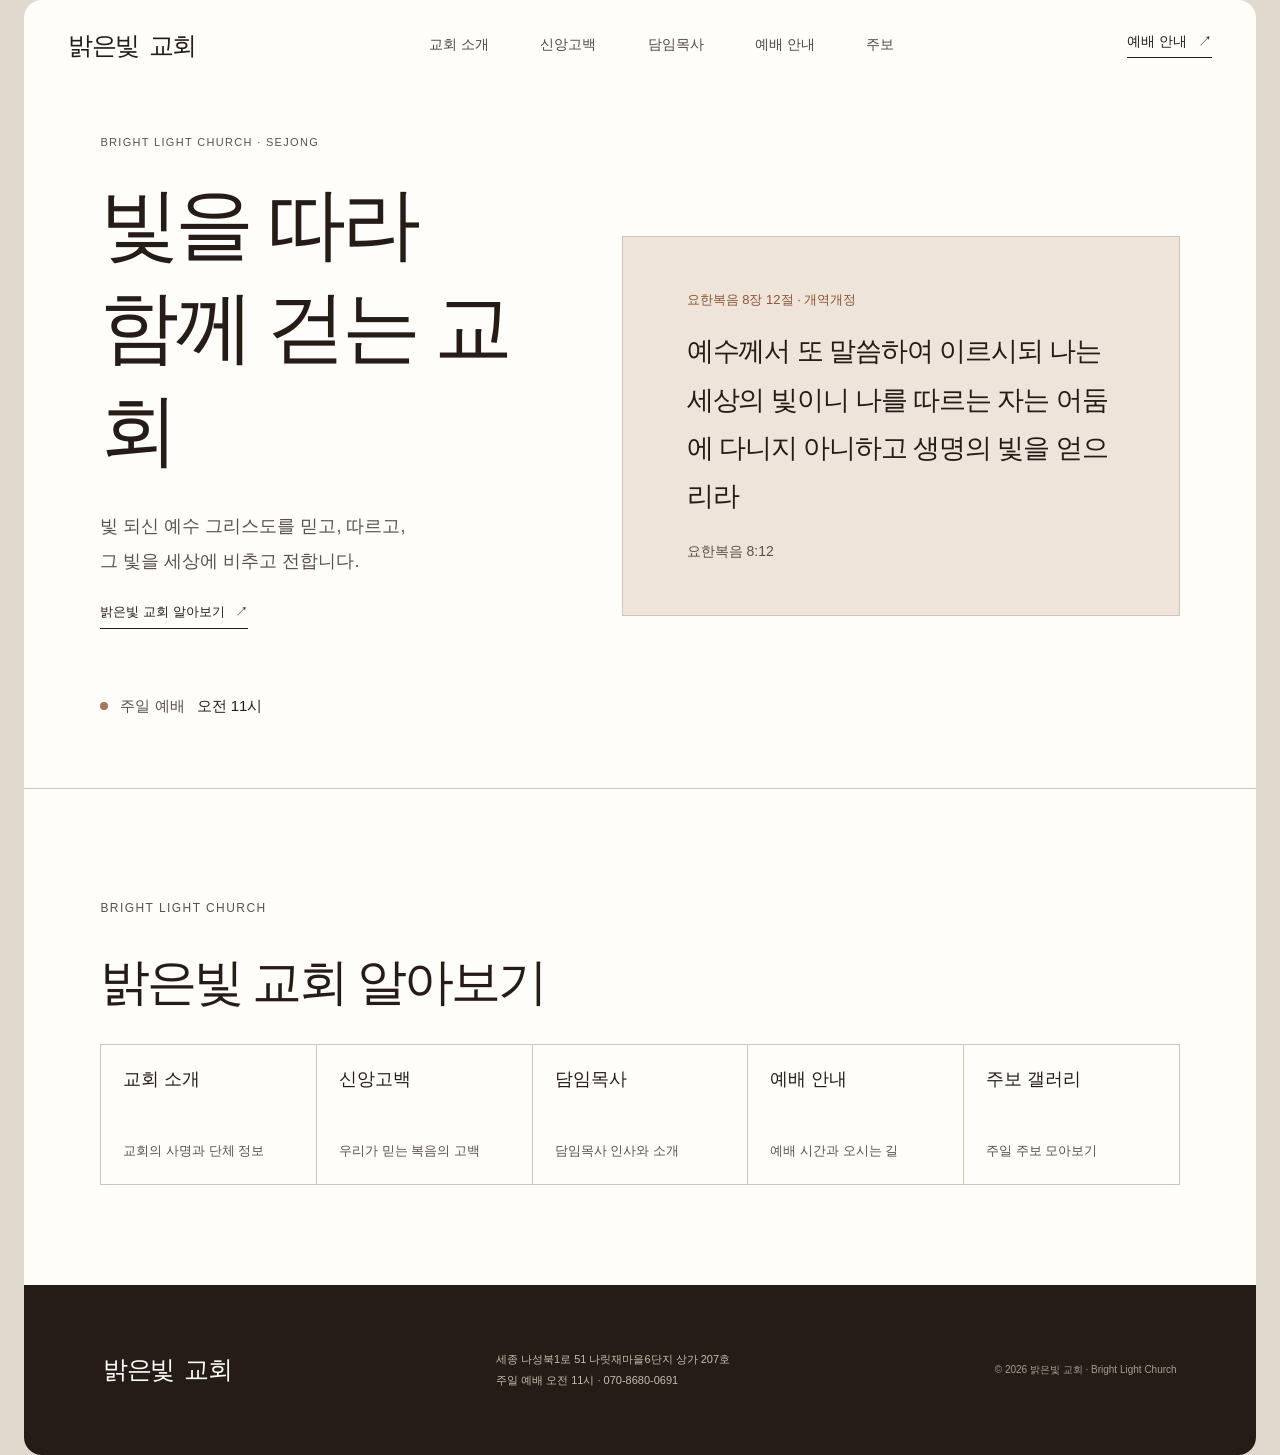
==== commit 9e9aa6dc: "Remove footer organization link and rename church info heading Co-Authored-By: Claude Opus 5.5 <nore" ====
--- a/index.html
+++ b/index.html
@@ -50,7 +50,6 @@
     <footer class="site-footer">
       <a class="wordmark" href="">밝은빛 <span>교회</span></a>
       <p>세종 나성북1로 51 나릿재마을6단지 상가 207호<br>주일 예배 오전 11시 · 070-8680-0691</p>
-      <a class="organization-link" href="about/">교회 소개 및 단체 정보</a>
       <span class="copyright">© 2026 밝은빛 교회 · Bright Light Church</span>
     </footer>
   </body>
